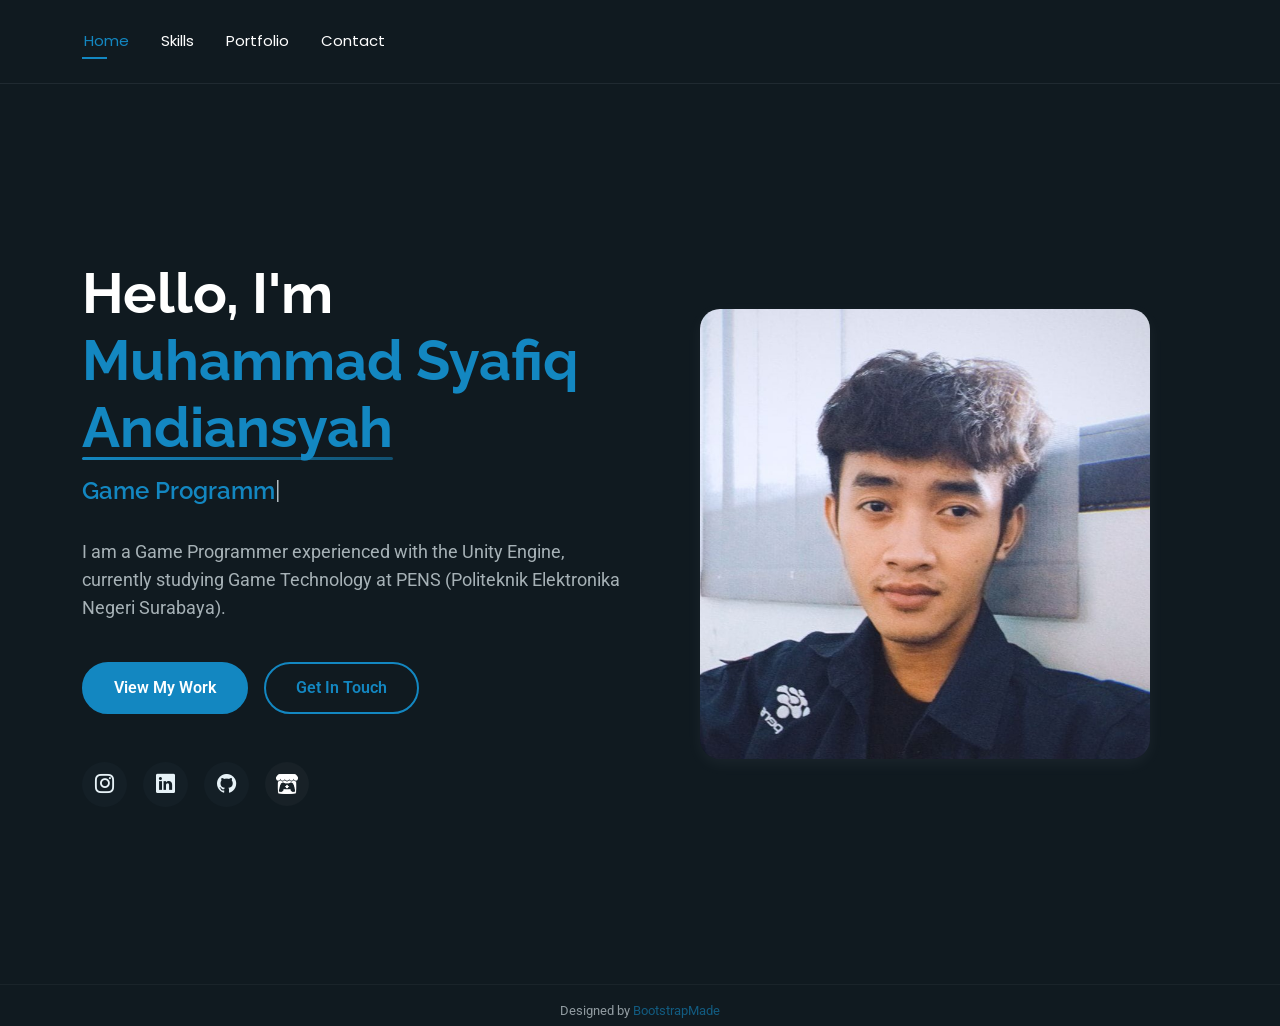
==== index.html @ d1530136 "update skills" ====
<!DOCTYPE html>
<html lang="en">
  <head>
    <meta charset="utf-8" />
    <meta content="width=device-width, initial-scale=1.0" name="viewport" />
    <title>Portfolio - Muhammad Syafiq Andiansyah</title>
    <meta name="description" content="" />
    <meta name="keywords" content="" />

    <!-- Favicons -->
    <link href="assets/img/favicon.png" rel="icon" />
    <link href="assets/img/apple-touch-icon.png" rel="apple-touch-icon" />

    <!-- Fonts -->
    <link href="https://fonts.googleapis.com" rel="preconnect" />
    <link href="https://fonts.gstatic.com" rel="preconnect" crossorigin />
    <link
      href="https://fonts.googleapis.com/css2?family=Roboto:ital,wght@0,100;0,300;0,400;0,500;0,700;0,900;1,100;1,300;1,400;1,500;1,700;1,900&family=Poppins:ital,wght@0,100;0,200;0,300;0,400;0,500;0,600;0,700;0,800;0,900;1,100;1,200;1,300;1,400;1,500;1,600;1,700;1,800;1,900&family=Raleway:ital,wght@0,100;0,200;0,300;0,400;0,500;0,600;0,700;0,800;0,900;1,100;1,200;1,300;1,400;1,500;1,600;1,700;1,800;1,900&display=swap"
      rel="stylesheet"
    />

    <!-- Vendor CSS Files -->
    <link href="assets/vendor/bootstrap/css/bootstrap.min.css" rel="stylesheet" />
    <link href="assets/vendor/bootstrap-icons/bootstrap-icons.css" rel="stylesheet" />
    <link href="assets/vendor/aos/aos.css" rel="stylesheet" />
    <link href="assets/vendor/swiper/swiper-bundle.min.css" rel="stylesheet" />
    <link href="assets/vendor/glightbox/css/glightbox.min.css" rel="stylesheet" />

    <!-- Main CSS File -->
    <link href="assets/css/main.css" rel="stylesheet" />

    <!-- =======================================================
  * Template Name: FolioOne
  * Template URL: https://bootstrapmade.com/folioone-bootstrap-portfolio-website-template/
  * Updated: Aug 23 2025 with Bootstrap v5.3.7
  * Author: BootstrapMade.com
  * License: https://bootstrapmade.com/license/
  ======================================================== -->
  </head>

  <body class="index-page">
    <header id="header" class="header d-flex align-items-center light-background sticky-top">
      <div class="container position-relative d-flex align-items-center justify-content-between">
        <!-- <a href="index.html" class="logo d-flex align-items-center me-auto me-xl-0">
      <img src="assets/img/logo.webp" alt="">
      <h1 class="sitename">FolioOne</h1> 
    </a> -->

        <nav id="navmenu" class="navmenu">
          <ul>
            <li><a href="index.html" class="active">Home</a></li>
            <li><a href="skills.html">Skills</a></li>
            <li><a href="portfolio.html">Portfolio</a></li>
            <li><a href="contact.html">Contact</a></li>
          </ul>

          <i class="mobile-nav-toggle d-xl-none bi bi-list"></i>
        </nav>
      </div>
    </header>

    <main class="main">
      <!-- Hero Section -->
      <section id="hero" class="hero section">
        <div class="container" data-aos="fade-up" data-aos-delay="100">
          <div class="row gy-4 align-items-center">
            <div class="col-lg-6 order-2 order-lg-1">
              <div class="hero-content">
                <h1 data-aos="fade-up" data-aos-delay="200">
                  Hello, I'm
                  <span class="highlight">Muhammad Syafiq Andiansyah</span>
                </h1>
                <h2 data-aos="fade-up" data-aos-delay="300">
                  <span class="typed" data-typed-items="Game Programmer"></span>
                </h2>
                <p data-aos="fade-up" data-aos-delay="400">
                  I am a Game Programmer experienced with the Unity Engine, currently studying Game
                  Technology at PENS (Politeknik Elektronika Negeri Surabaya).
                </p>
                <div class="hero-actions" data-aos="fade-up" data-aos-delay="500">
                  <a href="portfolio.html" class="btn btn-primary">View My Work</a>
                  <a href="contact.html" class="btn btn-outline">Get In Touch</a>
                </div>
                <div class="social-links" data-aos="fade-up" data-aos-delay="600">
                  <a href="https://www.instagram.com/syafiqqand?igsh=MWN4ZGdsaHE5NWswaQ==">
                    <i class="bi bi-instagram"></i>
                  </a>
                  <a href="https://www.linkedin.com/in/muhammad-syafiq-andiansyah/">
                    <i class="bi bi-linkedin"></i>
                  </a>
                  <a href="https://github.com/syafiqqand"><i class="bi bi-github"></i></a>
                  <a
                    href="https://muhammad-syafiq.itch.io"
                    class="itchio"
                    target="_blank"
                    rel="noopener"
                  >
                    <img src="assets/img/icon/itchio.png" alt="Itch.io" class="icon-itchio" />
                  </a>
                </div>
              </div>
            </div>
            <div class="col-lg-6 order-1 order-lg-2">
              <div class="hero-image" data-aos="zoom-in" data-aos-delay="300">
                <div class="image-wrapper">
                  <img
                    src="assets/img/profile/FotoProfilPorto-Syafiq.jpg"
                    alt="Muhammad Syafiq Andiansyah"
                    class="img-fluid"
                  />
                </div>
              </div>
            </div>
          </div>
        </div>
      </section>
      <!-- /Hero Section -->
    </main>

    <footer id="footer" class="footer">
      <div class="container text-center">
        <div class="credits">
          Designed by
          <a href="https://bootstrapmade.com/">BootstrapMade</a>
        </div>
      </div>
    </footer>

    <!-- Scroll Top -->
    <a href="#" id="scroll-top" class="scroll-top d-flex align-items-center justify-content-center">
      <i class="bi bi-arrow-up-short"></i>
    </a>

    <!-- Preloader -->
    <div id="preloader"></div>

    <!-- Vendor JS Files -->
    <script src="assets/vendor/bootstrap/js/bootstrap.bundle.min.js"></script>
    <script src="assets/vendor/php-email-form/validate.js"></script>
    <script src="assets/vendor/aos/aos.js"></script>
    <script src="assets/vendor/typed.js/typed.umd.js"></script>
    <script src="assets/vendor/waypoints/noframework.waypoints.js"></script>
    <script src="assets/vendor/purecounter/purecounter_vanilla.js"></script>
    <script src="assets/vendor/swiper/swiper-bundle.min.js"></script>
    <script src="assets/vendor/imagesloaded/imagesloaded.pkgd.min.js"></script>
    <script src="assets/vendor/isotope-layout/isotope.pkgd.min.js"></script>
    <script src="assets/vendor/glightbox/js/glightbox.min.js"></script>

    <!-- Main JS File -->
    <script src="assets/js/main.js"></script>
  </body>
</html>
---- assets/css/main.css ----
/**
* Template Name: FolioOne
* Template URL: https://bootstrapmade.com/folioone-bootstrap-portfolio-website-template/
* Updated: Aug 23 2025 with Bootstrap v5.3.7
* Author: BootstrapMade.com
* License: https://bootstrapmade.com/license/
*/

/*--------------------------------------------------------------
# Font & Color Variables
# Help: https://bootstrapmade.com/color-system/
--------------------------------------------------------------*/
/* Fonts */
:root {
  --default-font: "Roboto", system-ui, -apple-system, "Segoe UI", Roboto,
    "Helvetica Neue", Arial, "Noto Sans", "Liberation Sans", sans-serif,
    "Apple Color Emoji", "Segoe UI Emoji", "Segoe UI Symbol", "Noto Color Emoji";
  --heading-font: "Raleway", sans-serif;
  --nav-font: "Poppins", sans-serif;
}

/* Global Colors - The following color variables are used throughout the website. Updating them here will change the color scheme of the entire website */
:root {
  --background-color: #101a20; /* Background color for the entire website, including individual sections */
  --default-color: #e7f2f7; /* Default color used for the majority of the text content across the entire website */
  --heading-color: #ffffff; /* Color for headings, subheadings and title throughout the website */
  --accent-color: #1387c1; /* Accent color that represents your brand on the website. It's used for buttons, links, and other elements that need to stand out */
  --surface-color: #141f26; /* The surface color is used as a background of boxed elements within sections, such as cards, icon boxes, or other elements that require a visual separation from the global background. */
  --contrast-color: #ffffff; /* Contrast color for text, ensuring readability against backgrounds of accent, heading, or default colors. */
}

/* Nav Menu Colors - The following color variables are used specifically for the navigation menu. They are separate from the global colors to allow for more customization options */
:root {
  --nav-color: #ffffff; /* The default color of the main navmenu links */
  --nav-hover-color: #1387c1; /* Applied to main navmenu links when they are hovered over or active */
  --nav-mobile-background-color: #213642; /* Used as the background color for mobile navigation menu */
  --nav-dropdown-background-color: #051117; /* Used as the background color for dropdown items that appear when hovering over primary navigation items */
  --nav-dropdown-color: #e7f2f7; /* Used for navigation links of the dropdown items in the navigation menu. */
  --nav-dropdown-hover-color: #1387c1; /* Similar to --nav-hover-color, this color is applied to dropdown navigation links when they are hovered over. */
}

/* Color Presets - These classes override global colors when applied to any section or element, providing reuse of the sam color scheme. */

.light-background {
  --background-color: #142027;
  --surface-color: #325264;
}

.dark-background {
  --background-color: #0b1419;
  --default-color: #ffffff;
  --heading-color: #ffffff;
  --surface-color: #252525;
  --contrast-color: #ffffff;
}

/* Smooth scroll */
:root {
  scroll-behavior: smooth;
}

/*--------------------------------------------------------------
# General Styling & Shared Classes
--------------------------------------------------------------*/
body {
  color: var(--default-color);
  background-color: var(--background-color);
  font-family: var(--default-font);
}

a {
  color: var(--accent-color);
  text-decoration: none;
  transition: 0.3s;
}

a:hover {
  color: color-mix(in srgb, var(--accent-color), transparent 25%);
  text-decoration: none;
}

h1,
h2,
h3,
h4,
h5,
h6 {
  color: var(--heading-color);
  font-family: var(--heading-font);
}

/* PHP Email Form Messages
------------------------------*/
.php-email-form .error-message {
  display: none;
  background: #df1529;
  color: #ffffff;
  text-align: left;
  padding: 15px;
  margin-bottom: 24px;
  font-weight: 600;
}

.php-email-form .sent-message {
  display: none;
  color: #ffffff;
  background: #059652;
  text-align: center;
  padding: 15px;
  margin-bottom: 24px;
  font-weight: 600;
}

.php-email-form .loading {
  display: none;
  background: var(--surface-color);
  text-align: center;
  padding: 15px;
  margin-bottom: 24px;
}

.php-email-form .loading:before {
  content: "";
  display: inline-block;
  border-radius: 50%;
  width: 24px;
  height: 24px;
  margin: 0 10px -6px 0;
  border: 3px solid var(--accent-color);
  border-top-color: var(--surface-color);
  animation: php-email-form-loading 1s linear infinite;
}

@keyframes php-email-form-loading {
  0% {
    transform: rotate(0deg);
  }

  100% {
    transform: rotate(360deg);
  }
}

/*--------------------------------------------------------------
# Global Header
--------------------------------------------------------------*/
.header {
  --background-color: rgba(255, 255, 255, 0);
  color: var(--default-color);
  background-color: var(--background-color);
  padding: 15px 0;
  transition: all 0.5s;
  z-index: 997;
  border-bottom: 1px solid
    color-mix(in srgb, var(--default-color), transparent 92%);
}

.header .logo {
  line-height: 1;
}

.header .logo img {
  max-height: 36px;
  margin-right: 8px;
}

.header .logo h1 {
  font-size: 32px;
  margin: 0;
  font-weight: 400;
  color: var(--heading-color);
}

.header .header-social-links {
  padding-right: 15px;
}

.header .header-social-links a {
  color: color-mix(in srgb, var(--default-color), transparent 40%);
  padding-left: 6px;
  display: inline-block;
  transition: 0.3s;
  font-size: 16px;
}

.header .header-social-links a:hover {
  color: var(--default-color);
}

.header .header-social-links a i {
  line-height: 0px;
}

@media (max-width: 1200px) {
  .header .logo {
    order: 1;
  }

  .header .header-social-links {
    order: 2;
  }

  .header .navmenu {
    order: 3;
  }
}

/* Global Header on Scroll
------------------------------*/
.scrolled .header {
  --background-color: rgba(16, 26, 32, 0.9);
}

/*--------------------------------------------------------------
# Navigation Menu
--------------------------------------------------------------*/
/* Desktop Navigation */
@media (min-width: 1200px) {
  .navmenu {
    padding: 0;
  }

  .navmenu ul {
    margin: 0;
    padding: 0;
    display: flex;
    list-style: none;
    align-items: center;
  }

  .navmenu li {
    position: relative;
  }

  .navmenu > ul > li {
    white-space: nowrap;
    padding: 15px 28px 15px 0;
  }

  .navmenu > ul > li:last-child {
    padding-right: 0;
  }

  .navmenu a,
  .navmenu a:focus {
    color: var(--nav-color);
    font-size: 15px;
    padding: 0 2px;
    font-family: var(--nav-font);
    font-weight: 400;
    display: flex;
    align-items: center;
    justify-content: space-between;
    white-space: nowrap;
    transition: 0.3s;
    position: relative;
  }

  .navmenu a i,
  .navmenu a:focus i {
    font-size: 12px;
    line-height: 0;
    margin-left: 5px;
    transition: 0.3s;
  }

  .navmenu > ul > li > a:before {
    content: "";
    position: absolute;
    height: 2px;
    bottom: -6px;
    left: 0;
    background-color: var(--nav-hover-color);
    visibility: hidden;
    width: 0px;
    transition: all 0.3s ease-in-out 0s;
  }

  .navmenu a:hover:before,
  .navmenu li:hover > a:before,
  .navmenu .active:before {
    visibility: visible;
    width: 25px;
  }

  .navmenu li:hover > a,
  .navmenu .active,
  .navmenu .active:focus {
    color: var(--nav-hover-color);
  }

  .navmenu .dropdown ul {
    margin: 0;
    padding: 10px 0;
    background: var(--nav-dropdown-background-color);
    display: block;
    position: absolute;
    visibility: hidden;
    left: -5px;
    top: 130%;
    opacity: 0;
    transition: 0.3s;
    border-radius: 4px;
    z-index: 99;
    box-shadow: 0px 0px 30px rgba(0, 0, 0, 0.1);
  }

  .navmenu .dropdown ul li {
    min-width: 200px;
  }

  .navmenu .dropdown ul a {
    padding: 10px 20px;
    font-size: 15px;
    text-transform: none;
    color: var(--nav-dropdown-color);
  }

  .navmenu .dropdown ul a i {
    font-size: 12px;
  }

  .navmenu .dropdown ul a:hover,
  .navmenu .dropdown ul .active:hover,
  .navmenu .dropdown ul li:hover > a {
    color: var(--nav-dropdown-hover-color);
  }

  .navmenu .dropdown:hover > ul {
    opacity: 1;
    top: 100%;
    visibility: visible;
  }

  .navmenu .dropdown .dropdown ul {
    top: 0;
    left: -90%;
    visibility: hidden;
  }

  .navmenu .dropdown .dropdown:hover > ul {
    opacity: 1;
    top: 0;
    left: -100%;
    visibility: visible;
  }
}

/* Mobile Navigation */
@media (max-width: 1199px) {
  .mobile-nav-toggle {
    color: var(--nav-color);
    font-size: 28px;
    line-height: 0;
    margin-right: 10px;
    cursor: pointer;
    transition: color 0.3s;
  }

  .navmenu {
    padding: 0;
    z-index: 9997;
  }

  .navmenu ul {
    display: none;
    list-style: none;
    position: absolute;
    inset: 60px 20px 20px 20px;
    padding: 10px 0;
    margin: 0;
    border-radius: 6px;
    background-color: var(--nav-mobile-background-color);
    border: 1px solid color-mix(in srgb, var(--default-color), transparent 90%);
    box-shadow: none;
    overflow-y: auto;
    transition: 0.3s;
    z-index: 9998;
  }

  .navmenu a,
  .navmenu a:focus {
    color: var(--nav-dropdown-color);
    padding: 10px 20px;
    font-family: var(--nav-font);
    font-size: 17px;
    font-weight: 500;
    display: flex;
    align-items: center;
    justify-content: space-between;
    white-space: nowrap;
    transition: 0.3s;
  }

  .navmenu a i,
  .navmenu a:focus i {
    font-size: 12px;
    line-height: 0;
    margin-left: 5px;
    width: 30px;
    height: 30px;
    display: flex;
    align-items: center;
    justify-content: center;
    border-radius: 50%;
    transition: 0.3s;
    background-color: color-mix(in srgb, var(--accent-color), transparent 90%);
  }

  .navmenu a i:hover,
  .navmenu a:focus i:hover {
    background-color: var(--accent-color);
    color: var(--contrast-color);
  }

  .navmenu a:hover,
  .navmenu .active,
  .navmenu .active:focus {
    color: var(--nav-dropdown-hover-color);
  }

  .navmenu .active i,
  .navmenu .active:focus i {
    background-color: var(--accent-color);
    color: var(--contrast-color);
    transform: rotate(180deg);
  }

  .navmenu .dropdown ul {
    position: static;
    display: none;
    z-index: 99;
    padding: 10px 0;
    margin: 10px 20px;
    background-color: var(--nav-dropdown-background-color);
    transition: all 0.5s ease-in-out;
  }

  .navmenu .dropdown ul ul {
    background-color: rgba(33, 37, 41, 0.1);
  }

  .navmenu .dropdown > .dropdown-active {
    display: block;
    background-color: rgba(33, 37, 41, 0.03);
  }

  .mobile-nav-active {
    overflow: hidden;
  }

  .mobile-nav-active .mobile-nav-toggle {
    color: #fff;
    position: absolute;
    font-size: 32px;
    top: 15px;
    right: 15px;
    margin-right: 0;
    z-index: 9999;
  }

  .mobile-nav-active .navmenu {
    position: fixed;
    overflow: hidden;
    inset: 0;
    background: rgba(33, 37, 41, 0.8);
    transition: 0.3s;
  }

  .mobile-nav-active .navmenu > ul {
    display: block;
  }
}

/*--------------------------------------------------------------
# Global Footer
--------------------------------------------------------------*/
.footer {
  color: var(--default-color);
  background-color: var(--background-color);
  font-size: 14px;
  padding: 40px 0;
  position: relative;
  border-top: 1px solid
    color-mix(in srgb, var(--default-color), transparent 92%);
}

.footer .copyright p {
  margin-bottom: 0;
}

.footer .social-links {
  margin-top: 20px;
}

.footer .social-links a {
  display: flex;
  align-items: center;
  justify-content: center;
  width: 40px;
  height: 40px;
  border-radius: 50%;
  border: 1px solid color-mix(in srgb, var(--default-color), transparent 50%);
  font-size: 16px;
  color: color-mix(in srgb, var(--default-color), transparent 50%);
  margin: 0 5px;
  transition: 0.3s;
}

.footer .social-links a:hover {
  color: var(--accent-color);
  border-color: var(--accent-color);
}

.footer .credits {
  margin-top: 10px;
  font-size: 13px;
  text-align: center;
}

/*--------------------------------------------------------------
# Preloader
--------------------------------------------------------------*/
#preloader {
  position: fixed;
  inset: 0;
  z-index: 9999;
  overflow: hidden;
  background-color: var(--background-color);
  transition: all 0.6s ease-out;
  width: 100%;
  height: 100vh;
}

#preloader:before,
#preloader:after {
  content: "";
  position: absolute;
  border: 4px solid var(--accent-color);
  border-radius: 50%;
  animation: animate-preloader 2s cubic-bezier(0, 0.2, 0.8, 1) infinite;
}

#preloader:after {
  animation-delay: -0.5s;
}

@keyframes animate-preloader {
  0% {
    width: 10px;
    height: 10px;
    top: calc(50% - 5px);
    left: calc(50% - 5px);
    opacity: 1;
  }

  100% {
    width: 72px;
    height: 72px;
    top: calc(50% - 36px);
    left: calc(50% - 36px);
    opacity: 0;
  }
}

/*--------------------------------------------------------------
# Scroll Top Button
--------------------------------------------------------------*/
.scroll-top {
  position: fixed;
  visibility: hidden;
  opacity: 0;
  right: 15px;
  bottom: -15px;
  z-index: 99999;
  background-color: var(--accent-color);
  width: 44px;
  height: 44px;
  border-radius: 50px;
  transition: all 0.4s;
}

.scroll-top i {
  font-size: 24px;
  color: var(--contrast-color);
  line-height: 0;
}

.scroll-top:hover {
  background-color: color-mix(in srgb, var(--accent-color), transparent 20%);
  color: var(--contrast-color);
}

.scroll-top.active {
  visibility: visible;
  opacity: 1;
  bottom: 15px;
}

/*--------------------------------------------------------------
# Disable aos animation delay on mobile devices
--------------------------------------------------------------*/
@media screen and (max-width: 768px) {
  [data-aos-delay] {
    transition-delay: 0 !important;
  }
}

/*--------------------------------------------------------------
# Global Page Titles & Breadcrumbs
--------------------------------------------------------------*/
.page-title {
  color: var(--default-color);
  background-color: var(--background-color);
  position: relative;
}

.page-title .heading {
  padding: 80px 0;
  border-top: 1px solid
    color-mix(in srgb, var(--default-color), transparent 90%);
}

.page-title .heading h1 {
  font-size: 38px;
  font-weight: 700;
}

.page-title nav {
  background-color: color-mix(in srgb, var(--default-color), transparent 96%);
  padding: 20px 0;
}

.page-title nav ol {
  display: flex;
  flex-wrap: wrap;
  list-style: none;
  padding: 0;
  margin: 0;
  font-size: 16px;
  font-weight: 400;
}

.page-title nav ol li + li {
  padding-left: 10px;
}

.page-title nav ol li + li::before {
  content: "/";
  display: inline-block;
  padding-right: 10px;
  color: color-mix(in srgb, var(--default-color), transparent 70%);
}

/*--------------------------------------------------------------
# Global Sections
--------------------------------------------------------------*/
section,
.section {
  color: var(--default-color);
  background-color: var(--background-color);
  padding: 60px 0;
  scroll-margin-top: 100px;
  overflow: clip;
}

@media (max-width: 1199px) {
  section,
  .section {
    scroll-margin-top: 66px;
  }
}

/*--------------------------------------------------------------
# Global Section Titles
--------------------------------------------------------------*/
.section-title {
  text-align: center;
  padding-bottom: 60px;
  position: relative;
}

.section-title h2 {
  font-size: 3.5rem;
  font-weight: 400;
  line-height: 1.2;
  color: var(--heading-color);
  margin-bottom: 1.5rem;
  letter-spacing: -1px;
}

@media (max-width: 768px) {
  .section-title h2 {
    font-size: 2.5rem;
  }
}

.section-title p {
  font-size: 1.125rem;
  line-height: 1.8;
  color: color-mix(in srgb, var(--default-color), transparent 25%);
  max-width: 900px;
  margin: 0 auto;
  text-wrap: balance;
}

/*--------------------------------------------------------------
# Hero Section
--------------------------------------------------------------*/
.hero {
  padding: 80px 0;
  min-height: 100vh;
  display: flex;
  align-items: center;
}

.hero .hero-content h1 {
  font-size: 3.5rem;
  font-weight: 700;
  margin-bottom: 1rem;
  line-height: 1.2;
}

.hero .hero-content h1 .highlight {
  color: var(--accent-color);
  position: relative;
}

.hero .hero-content h1 .highlight::after {
  content: "";
  position: absolute;
  bottom: 0;
  left: 0;
  width: 100%;
  height: 3px;
  background: linear-gradient(
    90deg,
    var(--accent-color),
    color-mix(in srgb, var(--accent-color), transparent 50%)
  );
  border-radius: 2px;
}

@media (max-width: 768px) {
  .hero .hero-content h1 {
    font-size: 2.5rem;
  }
}

.hero .hero-content h2 {
  font-size: 1.5rem;
  font-weight: 400;
  margin-bottom: 2rem;
  color: color-mix(in srgb, var(--default-color), transparent 20%);
}

.hero .hero-content h2 .typed {
  color: var(--accent-color);
  font-weight: 600;
}

@media (max-width: 768px) {
  .hero .hero-content h2 {
    font-size: 1.25rem;
  }
}

.hero .hero-content p {
  font-size: 1.1rem;
  line-height: 1.6;
  margin-bottom: 2.5rem;
  color: color-mix(in srgb, var(--default-color), transparent 30%);
}

.hero .hero-actions {
  display: flex;
  gap: 1rem;
  margin-bottom: 3rem;
}

.hero .hero-actions .btn {
  padding: 12px 30px;
  border-radius: 50px;
  font-weight: 600;
  text-decoration: none;
  transition: all 0.3s ease;
  border: 2px solid;
}

.hero .hero-actions .btn.btn-primary {
  background: var(--accent-color);
  color: var(--contrast-color);
  border-color: var(--accent-color);
}

.hero .hero-actions .btn.btn-primary:hover {
  background: color-mix(in srgb, var(--accent-color), black 15%);
  border-color: color-mix(in srgb, var(--accent-color), black 15%);
  transform: translateY(-2px);
}

.hero .hero-actions .btn.btn-outline {
  background: transparent;
  color: var(--accent-color);
  border-color: var(--accent-color);
}

.hero .hero-actions .btn.btn-outline:hover {
  transform: translateY(-2px);
}

@media (max-width: 576px) {
  .hero .hero-actions {
    flex-direction: column;
  }

  .hero .hero-actions .btn {
    text-align: center;
  }
}

.hero .social-links {
  display: flex;
  gap: 1rem;
}

.hero .social-links a {
  width: 45px;
  height: 45px;
  background: var(--surface-color);
  border-radius: 50%;
  display: flex;
  align-items: center;
  justify-content: center;
  color: var(--default-color);
  font-size: 1.2rem;
  transition: all 0.3s ease;
}

.hero .social-links a:hover {
  background: var(--accent-color);
  color: var(--contrast-color);
  transform: translateY(-3px);
  box-shadow: 0 8px 25px
    color-mix(in srgb, var(--accent-color), transparent 70%);
}

.hero .hero-image {
  position: relative;
}

.hero .hero-image .image-wrapper {
  position: relative;
  max-width: 450px;
  margin: 0 auto;
}

.hero .hero-image .image-wrapper img {
  border-radius: 20px;
  box-shadow: 0 5px 15px
    color-mix(in srgb, var(--default-color), transparent 95%);
  transition: transform 0.3s ease;
}

.hero .hero-image .image-wrapper img:hover {
  transform: scale(1.02);
}

.hero .hero-image .floating-elements {
  position: absolute;
  top: 0;
  left: 0;
  right: 0;
  bottom: 0;
  pointer-events: none;
}

.hero .hero-image .floating-elements .floating-card {
  position: absolute;
  background: var(--surface-color);
  padding: 15px 20px;
  border-radius: 15px;
  box-shadow: 0 10px 30px
    color-mix(in srgb, var(--default-color), transparent 90%);
  display: flex;
  align-items: center;
  gap: 10px;
  font-weight: 600;
  animation: float 3s ease-in-out infinite;
}

.hero .hero-image .floating-elements .floating-card i {
  font-size: 1.5rem;
  color: var(--accent-color);
}

.hero .hero-image .floating-elements .floating-card.design {
  top: 10%;
  right: -10%;
  animation-delay: 0s;
}

.hero .hero-image .floating-elements .floating-card.code {
  bottom: 30%;
  left: -15%;
  animation-delay: 1s;
}

.hero .hero-image .floating-elements .floating-card.creativity {
  top: 60%;
  right: -5%;
  animation-delay: 2s;
}

@media (max-width: 992px) {
  .hero .hero-image .floating-elements .floating-card {
    display: none;
  }
}

@keyframes float {
  0%,
  100% {
    transform: translateY(0px);
  }

  50% {
    transform: translateY(-10px);
  }
}

@media (max-width: 992px) {
  .hero .hero-content {
    text-align: center;
    margin-bottom: 3rem;
  }
}

/*--------------------------------------------------------------
# About Section
--------------------------------------------------------------*/
.about .intro-content .eyebrow {
  display: inline-block;
  letter-spacing: 0.12em;
  text-transform: uppercase;
  font-size: 12px;
  color: color-mix(in srgb, var(--default-color), transparent 40%);
  margin-bottom: 16px;
}

.about .intro-content .headline {
  font-family: var(--heading-font);
  font-weight: 300;
  line-height: 1.2;
  font-size: clamp(28px, 4vw, 44px);
  margin: 0 0 24px 0;
}

.about .intro-content .lead {
  font-size: 18px;
  line-height: 1.8;
  color: color-mix(in srgb, var(--default-color), transparent 10%);
  margin-bottom: 24px;
}

.about .intro-content p {
  line-height: 1.8;
  margin-bottom: 24px;
  color: color-mix(in srgb, var(--default-color), transparent 5%);
}

.about .intro-content .cta-group {
  display: flex;
  gap: 24px;
  align-items: center;
  margin-top: 24px;
}

.about .intro-content .cta-group .btn-ghost {
  display: inline-flex;
  align-items: center;
  gap: 8px;
  padding: 12px 18px;
  border-radius: 6px;
  color: var(--accent-color);
  background: color-mix(in srgb, var(--accent-color), transparent 92%);
  border: 1px solid color-mix(in srgb, var(--accent-color), transparent 70%);
  transition: 0.3s ease-in-out;
}

.about .intro-content .cta-group .btn-ghost:hover,
.about .intro-content .cta-group .btn-ghost:focus {
  color: var(--contrast-color);
  background: var(--accent-color);
  border-color: var(--accent-color);
  outline: none;
  box-shadow: 0 0 0 3px color-mix(in srgb, var(--accent-color), transparent 70%);
}

.about .intro-content .cta-group .link-underline {
  display: inline-flex;
  align-items: center;
  gap: 8px;
  position: relative;
  color: var(--accent-color);
  padding-bottom: 4px;
  transition: 0.3s ease-in-out;
}

.about .intro-content .cta-group .link-underline::after {
  content: "";
  position: absolute;
  left: 0;
  right: 0;
  bottom: 0;
  height: 1px;
  background: color-mix(in srgb, var(--accent-color), transparent 40%);
  transform: scaleX(0.4);
  transform-origin: left;
  transition: 0.3s ease-in-out;
}

.about .intro-content .cta-group .link-underline:hover,
.about .intro-content .cta-group .link-underline:focus {
  color: color-mix(in srgb, var(--accent-color), transparent 10%);
  outline: none;
}

.about .intro-content .cta-group .link-underline:hover::after,
.about .intro-content .cta-group .link-underline:focus::after {
  transform: scaleX(1);
}

.about .profile-figure {
  margin: 0;
}

.about .profile-figure .profile-photo {
  width: 88%;
  max-width: 440px;
  border-radius: 18px;
  box-shadow: 0 10px 30px
    color-mix(in srgb, var(--default-color), transparent 92%);
  transform: translateY(0);
  transition: transform 0.3s ease-in-out;
}

.about .profile-figure .profile-caption {
  margin-top: 24px;
  display: flex;
  align-items: center;
  justify-content: center;
}

.about .profile-figure .profile-caption .meta {
  font-size: 14px;
  color: color-mix(in srgb, var(--default-color), transparent 20%);
}

.about .profile-figure .profile-caption .meta .funfact {
  font-size: 13px;
  margin-top: 4px;
  color: color-mix(in srgb, var(--default-color), transparent 35%);
}

.about .profile-figure:hover .profile-photo {
  transform: translateY(-4px);
}

.about .skill-item {
  padding: 24px;
  border-radius: 6px;
  transition: 0.3s ease-in-out;
  background: color-mix(in srgb, var(--surface-color), var(--accent-color) 2%);
  border: 1px solid color-mix(in srgb, var(--default-color), transparent 88%);
  height: 100%;
}

.about .skill-item i {
  font-size: 24px;
  color: var(--accent-color);
  margin-bottom: 16px;
  display: inline-block;
}

.about .skill-item h3 {
  font-size: 16px;
  margin-bottom: 6px;
  font-weight: 500;
}

.about .skill-item p {
  margin: 0;
  font-size: 14px;
  color: color-mix(in srgb, var(--default-color), transparent 25%);
}

.about .skill-item:hover {
  transform: translateY(-3px);
  border-color: color-mix(in srgb, var(--accent-color), transparent 60%);
  box-shadow: 0 10px 30px
    color-mix(in srgb, var(--default-color), transparent 92%);
}

.about .timeline-item {
  position: relative;
  padding-left: 26px;
}

.about .timeline-item time {
  display: inline-block;
  font-size: 12px;
  letter-spacing: 0.08em;
  text-transform: uppercase;
  color: color-mix(in srgb, var(--default-color), transparent 45%);
  margin-bottom: 6px;
}

.about .timeline-item h4 {
  font-size: 18px;
  font-weight: 400;
  margin: 0 0 6px;
}

.about .timeline-item p {
  font-size: 14px;
  color: color-mix(in srgb, var(--default-color), transparent 25%);
  margin: 0;
}

.about .timeline-item .dot {
  position: absolute;
  left: 0;
  top: 4px;
  width: 10px;
  height: 10px;
  border-radius: 50%;
  background: var(--accent-color);
  box-shadow: 0 0 0 6px color-mix(in srgb, var(--accent-color), transparent 80%);
}

.about .personal-quote {
  padding: 24px 0;
}

.about .personal-quote p {
  font-family: var(--heading-font);
  font-weight: 300;
  font-size: clamp(20px, 3vw, 28px);
  line-height: 1.5;
  color: color-mix(in srgb, var(--default-color), transparent 5%);
  margin: 0 auto;
  max-width: 800px;
}

.about .fact-pill {
  display: flex;
  align-items: center;
  justify-content: center;
  gap: 10px;
  padding: 10px 14px;
  border-radius: 999px;
  border: 1px solid color-mix(in srgb, var(--default-color), transparent 85%);
  background: var(--surface-color);
  color: color-mix(in srgb, var(--default-color), transparent 10%);
  transition: 0.3s ease-in-out;
}

.about .fact-pill i {
  color: var(--accent-color);
}

.about .fact-pill span {
  font-size: 14px;
}

.about .fact-pill:hover {
  transform: translateY(-2px);
  border-color: color-mix(in srgb, var(--accent-color), transparent 60%);
  box-shadow: 0 10px 30px
    color-mix(in srgb, var(--default-color), transparent 92%);
}

.about .fact-pill:focus-within {
  box-shadow: 0 0 0 3px color-mix(in srgb, var(--accent-color), transparent 70%);
}

@media (max-width: 992px) {
  .about .profile-figure {
    text-align: center !important;
  }

  .about .profile-figure .profile-photo {
    width: 72%;
  }

  .about .intro-content .cta-group {
    flex-wrap: wrap;
  }
}

@media (max-width: 576px) {
  .about .profile-figure .profile-photo {
    width: 100%;
  }
}

/*--------------------------------------------------------------
# Skills Section
--------------------------------------------------------------*/
.skills .skill-box {
  background-color: var(--surface-color);
  padding: 2rem;
  border-radius: 8px;
  box-shadow: 0 0 20px rgba(0, 0, 0, 0.05);
}

.skills .skill-box h3 {
  font-size: 1.2rem;
  margin-bottom: 1rem;
  font-weight: 600;
}

.skills .skill-box p {
  font-size: 0.9rem;
  margin-bottom: 0.8rem;
  opacity: 0.6;
}

.skills .skill-box .progress {
  background-color: color-mix(in srgb, var(--accent-color), transparent 85%);
  border-radius: 50px;
  height: 8px;
  margin-top: 5px;
  overflow: hidden;
}

.skills .skill-box .progress .progress-bar {
  background-color: var(--accent-color);
  height: 100%;
  position: relative;
  border-radius: 50px;
  transition: 0.9s;
  width: 1px;
}

/*--------------------------------------------------------------
# Stats Section
--------------------------------------------------------------*/
.stats .avatars {
  position: relative;
}

.stats .avatars img {
  width: 60px;
  height: 60px;
  border: 3px solid var(--accent-color);
  margin-right: -15px;
  transition: transform 0.3s ease;
}

.stats .avatars img:hover {
  transform: translateY(-5px);
  z-index: 2;
}

.stats .counters h2 {
  color: var(--heading-color);
  font-size: 48px;
  font-weight: 700;
  margin-bottom: 10px;
}

.stats .counters h2 span {
  display: inline-block;
}

.stats .counters p {
  color: var(--default-color);
  font-size: 18px;
  margin: 0;
  opacity: 0.9;
}

@media (max-width: 991px) {
  .stats .row {
    text-align: center;
  }

  .stats .avatars {
    justify-content: center;
    margin-bottom: 40px;
  }

  .stats .counters h2 {
    font-size: 36px;
  }

  .stats .counters p {
    font-size: 16px;
  }

  .stats .counters .col-md-4 {
    margin-bottom: 30px;
  }

  .stats .counters .col-md-4:last-child {
    margin-bottom: 0;
  }
}

@media (max-width: 576px) {
  .stats {
    padding: 60px 0;
  }

  .stats .avatars {
    flex-wrap: wrap;
    justify-content: center;
  }

  .stats .avatars img {
    margin: 0 -8px;
  }
}

/*--------------------------------------------------------------
# Testimonials Section
--------------------------------------------------------------*/
.testimonials .testimonials-carousel,
.testimonials .testimonials-slider {
  overflow: hidden;
}

.testimonials .testimonial-item .testimonial-content {
  border-left: 3px solid var(--accent-color);
  padding-left: 30px;
}

.testimonials .testimonial-item .testimonial-img {
  border-radius: 50%;
  border: 4px solid var(--background-color);
  margin: 0 auto;
}

.testimonials .testimonial-item h3 {
  font-size: 20px;
  font-weight: bold;
  margin: 10px 0 5px 0;
}

.testimonials .testimonial-item h4 {
  font-size: 14px;
  color: color-mix(in srgb, var(--default-color), transparent 40%);
  margin: 0 0 10px 0;
}

.testimonials .testimonial-item .stars i {
  color: #ffc107;
  margin: 0 1px;
}

.testimonials .testimonial-item .quote-icon-left,
.testimonials .testimonial-item .quote-icon-right {
  color: color-mix(in srgb, var(--accent-color), transparent 50%);
  font-size: 26px;
  line-height: 0;
}

.testimonials .testimonial-item .quote-icon-left {
  display: inline-block;
  left: -5px;
  position: relative;
}

.testimonials .testimonial-item .quote-icon-right {
  display: inline-block;
  right: -5px;
  position: relative;
  top: 10px;
  transform: scale(-1, -1);
}

.testimonials .testimonial-item p {
  font-style: italic;
}

.testimonials .swiper-wrapper {
  height: auto;
}

.testimonials .swiper-pagination {
  margin-top: 30px;
  position: relative;
}

.testimonials .swiper-pagination .swiper-pagination-bullet {
  width: 12px;
  height: 12px;
  background-color: color-mix(in srgb, var(--default-color), transparent 85%);
  opacity: 1;
}

.testimonials .swiper-pagination .swiper-pagination-bullet-active {
  background-color: var(--accent-color);
}

/*--------------------------------------------------------------
# Resume Section
--------------------------------------------------------------*/
.resume .resume-item {
  margin-bottom: 3rem;
}

.resume .resume-item .resume-title {
  font-size: 1.75rem;
  font-weight: 700;
  margin-bottom: 1.5rem;
  padding-bottom: 1.5rem;
  position: relative;
  color: var(--heading-color);
}

.resume .resume-item .resume-title::after {
  content: "";
  position: absolute;
  display: block;
  width: 50px;
  height: 3px;
  background: var(--accent-color);
  bottom: 0;
  left: 0;
}

.resume .resume-item .resume-content {
  padding-left: 1.25rem;
  border-left: 2px solid
    color-mix(in srgb, var(--accent-color), transparent 85%);
}

.resume .resume-item article {
  position: relative;
  margin-bottom: 2.5rem;
}

.resume .resume-item article::before {
  content: "";
  position: absolute;
  width: 16px;
  height: 16px;
  border-radius: 50%;
  left: -1.8rem;
  top: 0.25rem;
  background: var(--background-color);
  border: 2px solid var(--accent-color);
}

.resume .resume-item article h4 {
  font-size: 1.25rem;
  font-weight: 600;
  margin-bottom: 0.5rem;
  color: var(--heading-color);
}

.resume .resume-item article h5 {
  font-size: 1rem;
  background: color-mix(in srgb, var(--accent-color), transparent 92%);
  padding: 0.375rem 0.75rem;
  display: inline-block;
  font-weight: 600;
  margin: 0.5rem 0;
  color: var(--accent-color);
  border-radius: 4px;
}

.resume .resume-item article .institution,
.resume .resume-item article .company {
  font-size: 1rem;
  margin-bottom: 1rem;
  color: color-mix(in srgb, var(--default-color), transparent 25%);
}

.resume .resume-item article p {
  margin-bottom: 1rem;
}

.resume .resume-item article ul {
  padding-left: 1.25rem;
  margin-bottom: 0;
}

.resume .resume-item article ul li {
  padding-bottom: 0.75rem;
  position: relative;
}

.resume .resume-item article ul li:last-child {
  padding-bottom: 0;
}

.resume .skill-item {
  margin-bottom: 2rem;
}

.resume .skill-item h4 {
  font-size: 1rem;
  font-weight: 600;
  margin-bottom: 0.75rem;
  color: var(--heading-color);
}

.resume .skill-item .progress {
  height: 0.75rem;
  background-color: color-mix(in srgb, var(--accent-color), transparent 92%);
  border-radius: 1rem;
  overflow: visible;
}

.resume .skill-item .progress .progress-bar {
  background-color: var(--accent-color);
  position: relative;
  border-radius: 1rem;
  width: 0;
  transition: width 1s ease;
}

.resume .skill-item .progress .progress-bar::after {
  content: attr(aria-valuenow) "%";
  position: absolute;
  right: 0;
  top: -1.75rem;
  font-size: 0.875rem;
  font-weight: 600;
  color: var(--accent-color);
}

@media (max-width: 991.98px) {
  .resume .resume-item {
    margin-bottom: 2rem;
  }
}

@media (max-width: 767.98px) {
  .resume .resume-content {
    padding-left: 1rem !important;
  }

  .resume article::before {
    left: -2rem !important;
  }
}

/*--------------------------------------------------------------
# Services Section
--------------------------------------------------------------*/
.services .service-item {
  display: flex;
  background-color: var(--surface-color);
  border-radius: 12px;
  padding: 2rem;
  height: 100%;
  position: relative;
  overflow: hidden;
  box-shadow: 0 5px 20px rgba(0, 0, 0, 0.03);
  transition: all 0.4s ease;
}

.services .service-item::before {
  content: "";
  position: absolute;
  left: 0;
  top: 0;
  height: 100%;
  width: 4px;
  background-color: var(--accent-color);
  transform: scaleY(0);
  transform-origin: bottom;
  transition: transform 0.4s cubic-bezier(0.65, 0, 0.35, 1);
}

.services .service-item:hover {
  box-shadow: 0 10px 30px rgba(0, 0, 0, 0.08);
  transform: translateY(-5px);
}

.services .service-item:hover::before {
  transform: scaleY(1);
}

.services .service-item:hover .service-icon {
  background-color: var(--accent-color);
  color: var(--contrast-color);
  transform: rotateY(180deg);
}

.services .service-item:hover .service-icon i {
  transform: rotateY(180deg);
}

.services .service-item:hover .service-link i {
  transform: translateX(5px);
}

.services .service-icon {
  flex-shrink: 0;
  width: 70px;
  height: 70px;
  border-radius: 12px;
  background-color: color-mix(in srgb, var(--accent-color), transparent 90%);
  color: var(--accent-color);
  display: flex;
  align-items: center;
  justify-content: center;
  margin-right: 1.5rem;
  transition: all 0.5s ease;
}

.services .service-icon i {
  font-size: 2rem;
  transition: transform 0.5s ease;
}

.services .service-content {
  flex-grow: 1;
}

.services .service-content h3 {
  font-size: 1.4rem;
  margin-bottom: 1rem;
  font-weight: 700;
  color: var(--heading-color);
}

.services .service-content p {
  margin-bottom: 1.25rem;
  color: color-mix(in srgb, var(--default-color), transparent 20%);
}

.services .service-link {
  display: inline-flex;
  align-items: center;
  color: var(--accent-color);
  font-weight: 600;
  text-decoration: none;
  transition: color 0.3s ease;
}

.services .service-link span {
  margin-right: 0.5rem;
}

.services .service-link i {
  transition: transform 0.3s ease;
}

.services .service-link:hover {
  color: color-mix(in srgb, var(--accent-color), transparent 25%);
}

@media (max-width: 767.98px) {
  .services .service-item {
    padding: 1.5rem;
    margin-bottom: 1rem;
  }

  .services .service-icon {
    width: 60px;
    height: 60px;
    margin-right: 1rem;
  }

  .services .service-icon i {
    font-size: 1.5rem;
  }

  .services .service-content h3 {
    font-size: 1.2rem;
    margin-bottom: 0.75rem;
  }

  .services .service-content p {
    margin-bottom: 1rem;
    font-size: 0.95rem;
  }
}

@media (max-width: 575.98px) {
  .services .service-item {
    flex-direction: column;
    text-align: center;
  }

  .services .service-item::before {
    width: 100%;
    height: 4px;
    transform: scaleX(0);
    transform-origin: left;
  }

  .services .service-item:hover::before {
    transform: scaleX(1);
  }

  .services .service-icon {
    margin-right: 0;
    margin-bottom: 1.25rem;
  }

  .services .service-link {
    justify-content: center;
  }
}

/*--------------------------------------------------------------
# Portfolio Section
--------------------------------------------------------------*/
.portfolio .portfolio-filters {
  display: flex;
  justify-content: center;
  flex-wrap: wrap;
  gap: 10px;
  margin-bottom: 30px;
  padding: 0;
  list-style: none;
}

.portfolio .portfolio-filters li {
  padding: 8px 20px;
  font-size: 0.95rem;
  font-weight: 500;
  border-radius: 30px;
  cursor: pointer;
  transition: all 0.3s ease;
  background-color: color-mix(in srgb, var(--accent-color), transparent 90%);
  color: var(--accent-color);
}

.portfolio .portfolio-filters li:hover {
  background-color: color-mix(in srgb, var(--accent-color), transparent 80%);
}

.portfolio .portfolio-filters li.filter-active {
  background-color: var(--accent-color);
  color: var(--contrast-color);
}

.portfolio .portfolio-card {
  background-color: var(--surface-color);
  border-radius: 10px;
  overflow: hidden;
  box-shadow: 0 5px 15px rgba(0, 0, 0, 0.05);
  margin-bottom: 30px;
  transition: all 0.3s ease;
}

.portfolio .portfolio-card:hover {
  transform: translateY(-10px);
  box-shadow: 0 10px 30px rgba(0, 0, 0, 0.1);
}

.portfolio .portfolio-card:hover .portfolio-img .portfolio-overlay {
  opacity: 1;
}

.portfolio .portfolio-card:hover .portfolio-img img {
  transform: scale(1.1);
}

.portfolio .portfolio-card .portfolio-img {
  position: relative;
  overflow: hidden;
}

.portfolio .portfolio-card .portfolio-img img {
  width: 100%;
  height: auto;
  transition: transform 0.5s ease;
}

.portfolio .portfolio-card .portfolio-img .portfolio-overlay {
  position: absolute;
  top: 0;
  left: 0;
  width: 100%;
  height: 100%;
  background: rgba(0, 0, 0, 0.6);
  display: flex;
  align-items: center;
  justify-content: center;
  gap: 15px;
  opacity: 0;
  transition: all 0.3s ease;
}

.portfolio .portfolio-card .portfolio-img .portfolio-overlay a {
  width: 45px;
  height: 45px;
  background-color: var(--accent-color);
  color: var(--contrast-color);
  border-radius: 50%;
  display: flex;
  align-items: center;
  justify-content: center;
  font-size: 1.2rem;
  transition: all 0.3s ease;
}

.portfolio .portfolio-card .portfolio-img .portfolio-overlay a:hover {
  background-color: color-mix(in srgb, var(--accent-color), #fff 20%);
  transform: translateY(-5px);
}

.portfolio .portfolio-card .portfolio-info {
  padding: 20px;
}

.portfolio .portfolio-card .portfolio-info h4 {
  font-size: 1.2rem;
  font-weight: 700;
  margin-bottom: 5px;
  color: var(--heading-color);
}

.portfolio .portfolio-card .portfolio-info p {
  font-size: 0.9rem;
  color: var(--default-color);
  margin-bottom: 10px;
}

.portfolio .portfolio-card .portfolio-info .portfolio-tags {
  display: flex;
  flex-wrap: wrap;
  gap: 8px;
}

.portfolio .portfolio-card .portfolio-info .portfolio-tags span {
  font-size: 0.8rem;
  padding: 4px 12px;
  border-radius: 20px;
  background-color: color-mix(in srgb, var(--accent-color), transparent 90%);
  color: var(--accent-color);
}

.portfolio .btn-primary {
  background-color: var(--accent-color);
  border-color: var(--accent-color);
  color: var(--contrast-color);
  padding: 12px 30px;
  font-weight: 600;
  border-radius: 5px;
  transition: all 0.3s ease;
}

.portfolio .btn-primary:hover {
  background-color: color-mix(in srgb, var(--accent-color), #000 10%);
  border-color: color-mix(in srgb, var(--accent-color), #000 10%);
  transform: translateY(-3px);
  box-shadow: 0 5px 15px rgba(0, 0, 0, 0.1);
}

/*--------------------------------------------------------------
# Portfolio Details Section
--------------------------------------------------------------*/
.portfolio-details {
  --section-spacing: 2.5rem;
}

.portfolio-details .portfolio-details-media {
  position: relative;
}

.portfolio-details .portfolio-details-media .main-image {
  margin-bottom: 1rem;
  border-radius: 20px;
  overflow: hidden;
  box-shadow: 0 10px 30px rgba(0, 0, 0, 0.08);
}

.portfolio-details
  .portfolio-details-media
  .main-image
  .portfolio-details-slider {
  position: relative;
}

.portfolio-details
  .portfolio-details-media
  .main-image
  .portfolio-details-slider
  .swiper-wrapper {
  height: auto !important;
}

.portfolio-details
  .portfolio-details-media
  .main-image
  .portfolio-details-slider
  .swiper-slide
  img {
  aspect-ratio: 3/2;
  object-fit: cover;
  width: 100%;
}

.portfolio-details
  .portfolio-details-media
  .main-image
  .portfolio-details-slider
  .swiper-button-next,
.portfolio-details
  .portfolio-details-media
  .main-image
  .portfolio-details-slider
  .swiper-button-prev {
  background-color: var(--contrast-color);
  width: 40px;
  height: 40px;
  border-radius: 50%;
  transition: all 0.3s ease;
}

.portfolio-details
  .portfolio-details-media
  .main-image
  .portfolio-details-slider
  .swiper-button-next:after,
.portfolio-details
  .portfolio-details-media
  .main-image
  .portfolio-details-slider
  .swiper-button-prev:after {
  font-size: 16px;
  color: var(--accent-color);
  font-weight: bold;
}

.portfolio-details
  .portfolio-details-media
  .main-image
  .portfolio-details-slider
  .swiper-button-next:hover,
.portfolio-details
  .portfolio-details-media
  .main-image
  .portfolio-details-slider
  .swiper-button-prev:hover {
  background-color: var(--accent-color);
}

.portfolio-details
  .portfolio-details-media
  .main-image
  .portfolio-details-slider
  .swiper-button-next:hover:after,
.portfolio-details
  .portfolio-details-media
  .main-image
  .portfolio-details-slider
  .swiper-button-prev:hover:after {
  color: var(--contrast-color);
}

.portfolio-details .portfolio-details-media .thumbnail-grid img {
  height: 80px;
  object-fit: cover;
  border-radius: 8px;
  cursor: pointer;
  transition: all 0.3s ease;
  box-shadow: 0 4px 10px rgba(0, 0, 0, 0.05);
}

.portfolio-details .portfolio-details-media .thumbnail-grid img:hover {
  transform: translateY(-5px);
  box-shadow: 0 8px 15px rgba(0, 0, 0, 0.1);
}

.portfolio-details .portfolio-details-media .tech-stack-badges {
  display: flex;
  flex-wrap: wrap;
  gap: 10px;
  margin-top: 1.5rem;
}

.portfolio-details .portfolio-details-media .tech-stack-badges span {
  display: inline-block;
  padding: 6px 12px;
  font-size: 13px;
  font-weight: 500;
  border-radius: 20px;
  background-color: color-mix(in srgb, var(--heading-color), transparent 85%);
  color: var(--heading-color);
  transition: all 0.3s ease;
}

.portfolio-details .portfolio-details-media .tech-stack-badges span:hover {
  background-color: color-mix(in srgb, var(--heading-color), transparent 70%);
  transform: translateY(-2px);
}

.portfolio-details .portfolio-details-content {
  padding: 0 0 0 2rem;
  height: 100%;
  display: flex;
  flex-direction: column;
}

.portfolio-details .portfolio-details-content .project-meta {
  display: flex;
  flex-wrap: wrap;
  justify-content: space-between;
  margin-bottom: 1.5rem;
}

.portfolio-details
  .portfolio-details-content
  .project-meta
  .badge-wrapper
  .project-badge {
  display: inline-block;
  padding: 8px 16px;
  background-color: color-mix(in srgb, var(--accent-color), transparent 90%);
  color: var(--accent-color);
  border-radius: 30px;
  font-weight: 600;
  font-size: 14px;
}

.portfolio-details .portfolio-details-content .project-meta .date-client {
  display: flex;
  gap: 1.5rem;
}

.portfolio-details
  .portfolio-details-content
  .project-meta
  .date-client
  .meta-item {
  display: flex;
  align-items: center;
  font-size: 14px;
  color: color-mix(in srgb, var(--default-color), transparent 30%);
}

.portfolio-details
  .portfolio-details-content
  .project-meta
  .date-client
  .meta-item
  i {
  margin-right: 6px;
  color: var(--accent-color);
}

.portfolio-details .portfolio-details-content .project-title {
  font-size: 2.2rem;
  margin-bottom: 1rem;
  font-weight: 700;
  line-height: 1.2;
  color: var(--heading-color);
}

.portfolio-details .portfolio-details-content .project-website {
  display: flex;
  align-items: center;
  margin-bottom: 1.5rem;
}

.portfolio-details .portfolio-details-content .project-website i {
  font-size: 22px;
  color: var(--accent-color);
  margin-right: 8px;
}

.portfolio-details .portfolio-details-content .project-website a {
  font-weight: 500;
  transition: all 0.3s;
}

.portfolio-details .portfolio-details-content .project-website a:hover {
  letter-spacing: 0.5px;
}

.portfolio-details .portfolio-details-content .project-overview {
  margin-bottom: var(--section-spacing);
}

.portfolio-details .portfolio-details-content .project-overview .lead {
  font-size: 1.1rem;
  line-height: 1.7;
  color: color-mix(in srgb, var(--default-color), transparent 15%);
  margin-bottom: 1.5rem;
}

.portfolio-details
  .portfolio-details-content
  .project-overview
  .project-accordion
  .accordion-item {
  border: none;
  background: none;
  margin-bottom: 10px;
}

.portfolio-details
  .portfolio-details-content
  .project-overview
  .project-accordion
  .accordion-item
  .accordion-header
  .accordion-button {
  padding: 1rem;
  font-weight: 600;
  font-size: 1rem;
  color: var(--heading-color);
  background-color: color-mix(in srgb, var(--surface-color), transparent 70%);
  border-radius: 8px !important;
  box-shadow: none;
}

.portfolio-details
  .portfolio-details-content
  .project-overview
  .project-accordion
  .accordion-item
  .accordion-header
  .accordion-button:not(.collapsed) {
  background-color: var(--surface-color);
  color: var(--accent-color);
  border-bottom-left-radius: 0 !important;
  border-bottom-right-radius: 0 !important;
  box-shadow: 0 4px 10px rgba(0, 0, 0, 0.03);
}

.portfolio-details
  .portfolio-details-content
  .project-overview
  .project-accordion
  .accordion-item
  .accordion-header
  .accordion-button:not(.collapsed)
  i {
  color: var(--accent-color);
}

.portfolio-details
  .portfolio-details-content
  .project-overview
  .project-accordion
  .accordion-item
  .accordion-header
  .accordion-button::after {
  background-size: 14px;
  width: 14px;
  height: 14px;
}

.portfolio-details
  .portfolio-details-content
  .project-overview
  .project-accordion
  .accordion-item
  .accordion-header
  .accordion-button
  i {
  font-size: 1.1rem;
}

.portfolio-details
  .portfolio-details-content
  .project-overview
  .project-accordion
  .accordion-item
  .accordion-body {
  padding: 1rem;
  background-color: var(--surface-color);
  border-bottom-left-radius: 8px;
  border-bottom-right-radius: 8px;
}

.portfolio-details
  .portfolio-details-content
  .project-overview
  .project-accordion
  .accordion-item
  .accordion-body
  p {
  margin-bottom: 0;
  color: color-mix(in srgb, var(--default-color), transparent 25%);
  line-height: 1.6;
}

.portfolio-details .portfolio-details-content .project-features {
  margin-bottom: var(--section-spacing);
}

.portfolio-details .portfolio-details-content .project-features h3 {
  display: flex;
  align-items: center;
  font-size: 1.25rem;
  margin-bottom: 1.2rem;
}

.portfolio-details .portfolio-details-content .project-features h3 i {
  margin-right: 10px;
  color: var(--accent-color);
  font-size: 1.1em;
}

.portfolio-details .portfolio-details-content .project-features .feature-list {
  list-style: none;
  padding-left: 0;
}

.portfolio-details
  .portfolio-details-content
  .project-features
  .feature-list
  li {
  display: flex;
  align-items: center;
  padding: 8px 0;
  font-size: 15px;
  color: color-mix(in srgb, var(--default-color), transparent 15%);
}

.portfolio-details
  .portfolio-details-content
  .project-features
  .feature-list
  li
  i {
  color: var(--accent-color);
  margin-right: 10px;
  font-size: 1.1em;
}

.portfolio-details .portfolio-details-content .cta-buttons {
  display: flex;
  flex-wrap: wrap;
  gap: 1rem;
  margin-top: auto;
}

.portfolio-details .portfolio-details-content .cta-buttons .btn-view-project {
  padding: 12px 28px;
  background-color: var(--accent-color);
  color: var(--contrast-color);
  border-radius: 30px;
  font-weight: 500;
  transition: all 0.3s ease;
}

.portfolio-details
  .portfolio-details-content
  .cta-buttons
  .btn-view-project:hover {
  background-color: color-mix(in srgb, var(--accent-color), black 15%);
  transform: translateY(-3px);
  box-shadow: 0 8px 15px rgba(0, 0, 0, 0.1);
}

.portfolio-details .portfolio-details-content .cta-buttons .btn-next-project {
  padding: 12px 28px;
  background-color: color-mix(in srgb, var(--heading-color), transparent 90%);
  color: var(--heading-color);
  border-radius: 30px;
  font-weight: 500;
  transition: all 0.3s ease;
  display: flex;
  align-items: center;
  gap: 8px;
}

.portfolio-details .portfolio-details-content .cta-buttons .btn-next-project i {
  transition: transform 0.3s ease;
}

.portfolio-details
  .portfolio-details-content
  .cta-buttons
  .btn-next-project:hover {
  background-color: color-mix(in srgb, var(--heading-color), transparent 80%);
}

.portfolio-details
  .portfolio-details-content
  .cta-buttons
  .btn-next-project:hover
  i {
  transform: translateX(3px);
}

@media (max-width: 1199.98px) {
  .portfolio-details .portfolio-details-content {
    padding-left: 1rem;
  }
}

@media (max-width: 991.98px) {
  .portfolio-details .portfolio-details-content {
    padding: 2rem 0 0 0;
  }

  .portfolio-details .portfolio-details-content .cta-buttons {
    margin-top: 2rem;
  }
}

@media (max-width: 767.98px) {
  .portfolio-details .project-meta {
    flex-direction: column;
    gap: 1rem;
  }

  .portfolio-details .project-meta .date-client {
    flex-direction: column;
    gap: 0.5rem;
  }

  .portfolio-details .cta-buttons {
    flex-direction: column;
    width: 100%;
  }

  .portfolio-details .cta-buttons a {
    width: 100%;
    text-align: center;
  }
}

/*--------------------------------------------------------------
# Contact Section
--------------------------------------------------------------*/
.contact .info-box {
  background-color: var(--surface-color);
  padding: 3rem;
  border-radius: 1rem;
  height: 100%;
}

.contact .info-box h3 {
  color: var(--contrast-color);
  font-size: 2rem;
  margin-bottom: 1rem;
}

@media (max-width: 767.98px) {
  .contact .info-box h3 {
    font-size: 1.75rem;
  }
}

.contact .info-box p {
  opacity: 0.8;
  margin-bottom: 2rem;
}

.contact .info-box a {
  color: var(--contrast-color);
}

@media (max-width: 992px) {
  .contact .info-box {
    padding: 1.5rem;
  }
}

.contact .info-item {
  display: flex;
  gap: 1.5rem;
  margin-bottom: 2rem;
}

.contact .info-item:last-child {
  margin-bottom: 0;
}

.contact .info-item .icon-box {
  width: 3.5rem;
  height: 3.5rem;
  background-color: var(--surface-color);
  border-radius: 50%;
  display: flex;
  align-items: center;
  justify-content: center;
  flex-shrink: 0;
  transition: 0.3s;
}

.contact .info-item .icon-box i {
  font-size: 1.5rem;
  color: var(--contrast-color);
}

.contact .info-item:hover .icon-box {
  background-color: var(--accent-color);
}

.contact .info-item .content h4 {
  color: var(--contrast-color);
  font-size: 1.25rem;
  margin-bottom: 0.5rem;
  font-weight: 700;
}

.contact .info-item .content p {
  margin-bottom: 0.25rem;
  font-size: 0.95rem;
}

.contact .info-item .content p:last-child {
  margin-bottom: 0;
}

.contact .contact-form {
  background-color: var(--surface-color);
  padding: 3rem;
  border-radius: 1rem;
  height: 100%;
  box-shadow: 0 0 25px rgba(0, 0, 0, 0.05);
}

@media (max-width: 992px) {
  .contact .contact-form {
    padding: 1.5rem;
  }
}

.contact .contact-form h3 {
  font-size: 2rem;
  margin-bottom: 1rem;
}

@media (max-width: 768px) {
  .contact .contact-form h3 {
    font-size: 1.75rem;
  }
}

.contact .contact-form p {
  color: color-mix(in srgb, var(--default-color), transparent 25%);
  margin-bottom: 2rem;
}

.contact .contact-form .form-control,
.contact .contact-form .form-select {
  padding: 0.875rem 1.25rem;
  border-color: color-mix(in srgb, var(--default-color), transparent 90%);
  border-radius: 0.5rem;
  background-color: transparent;
  color: var(--default-color);
}

.contact .contact-form .form-control:focus,
.contact .contact-form .form-select:focus {
  box-shadow: none;
  border-color: var(--accent-color);
}

.contact .contact-form .form-control::placeholder,
.contact .contact-form .form-select::placeholder {
  color: color-mix(in srgb, var(--default-color), transparent 50%);
}

.contact .contact-form .btn {
  background-color: color-mix(in srgb, var(--surface-color), transparent 80%);
  color: var(--contrast-color);
  padding: 1rem 2rem;
  border-radius: 2rem;
  display: inline-flex;
  align-items: center;
  gap: 0.5rem;
  transition: 0.3s;
}

.contact .contact-form .btn i {
  font-size: 1.25rem;
}

.contact .contact-form .btn:hover {
  background-color: color-mix(in srgb, var(--surface-color), transparent 70%);
}

/*--------------------------------------------------------------
# Starter Section Section
--------------------------------------------------------------*/
.starter-section {
  /* Add your styles here */
}

/* ==================================
   Tombol Detail Peran Portofolio
   ================================== */

/* Atur icon panahnya */
.role-toggle-btn i {
  font-size: 1.2rem;
  color: var(--default-color); /* Warna icon (abu-abu) */
  transition: 0.3s;
}

/* Ganti warna saat di-hover */
.role-toggle-btn:hover i {
  color: var(--accent-color); /* Warna icon saat di-hover (biru) */
}

/* Bikin panah muter saat kebuka */
.role-toggle-btn[aria-expanded="true"] i {
  transform: rotate(180deg);
}

/* Atur kotak detail yang tersembunyi */
.role-details {
  /* Bikin background sedikit beda */
  background-color: color-mix(in srgb, var(--surface-color), #000 30%);
  border-radius: 8px;
  padding: 15px;
  border: 1px solid color-mix(in srgb, var(--default-color), transparent 85%);
}

.role-details p {
  font-size: 0.9rem;
  margin-bottom: 5px;
}

.role-details p strong {
  color: var(--accent-color); /* Bikin teks "Peran Saya:" jadi biru */
}

/* ==================================
   Perbaikan z-index Detail Peran
   ================================== */

/* Class ini akan kita tambahkan pakai JavaScript
  saat tombol panah di-klik.
*/
.portfolio-card.is-active {
  /* z-index hanya berfungsi pada elemen yang "positioned" */
  position: relative;

  /* Angka 10 ini akan membuatnya di atas card lain */
  z-index: 10;
}

/* ==================================
   Tombol Detail Peran Portofolio
   ================================== */

.portfolio-card.is-active {
  position: relative;
  z-index: 10;
}

/* TAMBAHKAN CLASS INI:
  Ini untuk "mematikan gunting" di section
*/
.section.overflow-visible {
  overflow: visible;
}

/* ... (sisa kode .role-details-mu) ... */

/* Batasi ukuran icon gambar di contact section */
.contact-link .icon img.contact-icon {
  width: 28px;       /* Lebar icon */
  height: 28px;      /* Tinggi icon */
  object-fit: contain; /* Pastikan tidak gepeng */
  display: block;
}

/* Sedikit ubah wrapper biar proporsional */
.contact-link .icon {
  width: 44px;
  height: 44px;
  border-radius: 10px;
  display: inline-flex;
  align-items: center;
  justify-content: center;
  background: rgba(255, 255, 255, 0.03);
  flex-shrink: 0;
}

/* === Itch.io icon in hero section === */
.social-links a.itchio {
  display: inline-flex;
  align-items: center;
  justify-content: center;
  width: 44px;
  height: 44px;
  border-radius: 50%;
  background: rgba(255, 255, 255, 0.03);
  transition: all 0.3s ease;
}

.social-links a.itchio:hover {
  background: color-mix(in srgb, var(--accent-color), transparent 85%);
  transform: translateY(-2px);
}

.icon-itchio {
  width: 22px;
  height: 22px;
  object-fit: contain;
  display: block;
}

/* === Samakan efek hover untuk semua ikon sosial (termasuk Itch.io) === */
.hero .social-links a,
.hero .social-links a img {
  transition: all 0.3s ease;
}

/* Hover: semua ikon punya efek warna dan bayangan yang sama */
.hero .social-links a:hover {
  background: var(--accent-color);
  color: var(--contrast-color);
  transform: translateY(-3px);
  box-shadow: 0 8px 25px color-mix(in srgb, var(--accent-color), transparent 70%);
}

/* Itch.io pakai gambar, jadi kita ubah tampilannya juga saat hover */
.hero .social-links a.itchio img {
  filter: brightness(0) invert(1); /* jadi putih saat hover */
}

.hero .social-links a.itchio:hover img {
  filter: brightness(0) invert(1);
}

.footer {
  padding: 6px 0;
  font-size: 0.8rem;
  opacity: 0.6;
}
.footer a {
  color: var(--accent-color);
  text-decoration: none;
}
.footer a:hover {
  text-decoration: underline;
  opacity: 0.8;
}

.glightbox-container .ginner-container {
  width: 90vw;        
  max-width: 1100px; 
  height: 70vh;       
}

.glightbox-container .ginner-container .gslide-media,
.glightbox-container .ginner-container .gslide-image {
  width: 100%;
  height: 100%;
}

.glightbox-container .ginner-container .gslide-image img {
  width: 100%;
  height: 100%;
  object-fit: contain;   
  display: block;
}

.skill-list i {
  font-size: 28px;
  width: 30px;
  text-align: center;
}
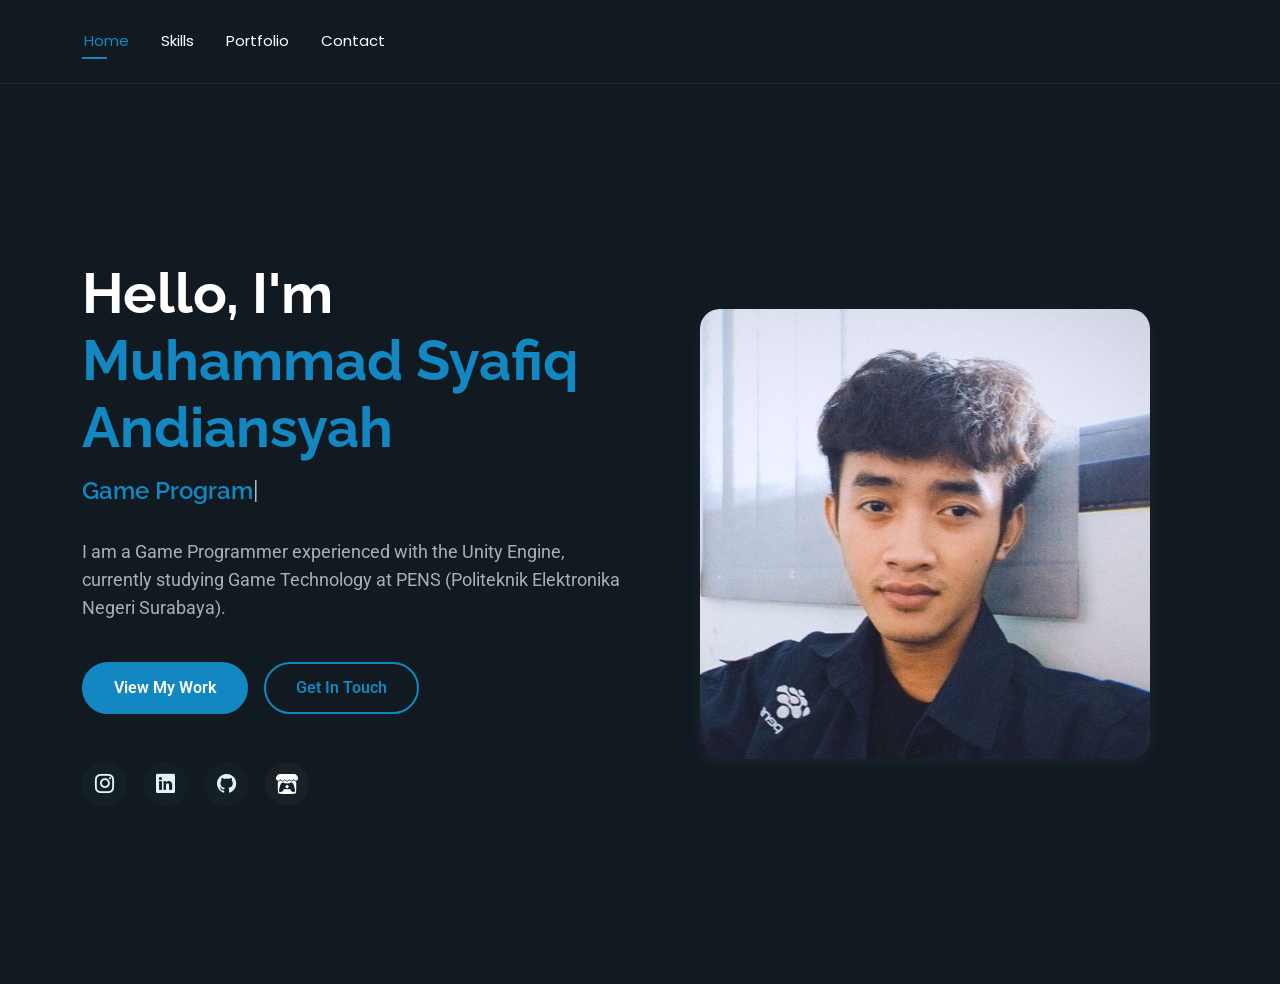
==== commit 221b7764: "update portfolio" ====
--- a/index.html
+++ b/index.html
@@ -29,22 +29,11 @@
     <!-- Main CSS File -->
     <link href="assets/css/main.css" rel="stylesheet" />
 
-    <!-- =======================================================
-  * Template Name: FolioOne
-  * Template URL: https://bootstrapmade.com/folioone-bootstrap-portfolio-website-template/
-  * Updated: Aug 23 2025 with Bootstrap v5.3.7
-  * Author: BootstrapMade.com
-  * License: https://bootstrapmade.com/license/
-  ======================================================== -->
   </head>
 
   <body class="index-page">
     <header id="header" class="header d-flex align-items-center light-background sticky-top">
       <div class="container position-relative d-flex align-items-center justify-content-between">
-        <!-- <a href="index.html" class="logo d-flex align-items-center me-auto me-xl-0">
-      <img src="assets/img/logo.webp" alt="">
-      <h1 class="sitename">FolioOne</h1> 
-    </a> -->
 
         <nav id="navmenu" class="navmenu">
           <ul>
@@ -117,15 +106,6 @@
       <!-- /Hero Section -->
     </main>
 
-    <footer id="footer" class="footer">
-      <div class="container text-center">
-        <div class="credits">
-          Designed by
-          <a href="https://bootstrapmade.com/">BootstrapMade</a>
-        </div>
-      </div>
-    </footer>
-
     <!-- Scroll Top -->
     <a href="#" id="scroll-top" class="scroll-top d-flex align-items-center justify-content-center">
       <i class="bi bi-arrow-up-short"></i>
--- a/assets/css/main.css
+++ b/assets/css/main.css
@@ -2665,3 +2665,39 @@
   width: 30px;
   text-align: center;
 }
+
+/* Fix hero mobile: sembunyikan dekorasi & rapikan spacing */
+@media (max-width: 576px) {
+  .hero { 
+    padding: 96px 0 32px; 
+    overflow: hidden; 
+  }
+
+  /* Matikan pseudo-element/bentuk dekoratif di hero (aman untuk template BootstrapMade) */
+  .hero::before, 
+  .hero::after { 
+    content: none !important; 
+  }
+
+  /* Jika template punya elemen dekoratif di dalam hero, matikan juga */
+  .hero [class*="bg"], 
+  .hero [class*="shape"], 
+  .hero [class*="decor"] { 
+    display: none !important; 
+  }
+
+  /* Jarak tombol & ikon biar tidak tumpuk */
+  .hero .btn-get-started, 
+  .hero .btn-getstarted, 
+  .hero .btns { 
+    margin-top: 8px; 
+  }
+  .hero .social-links { 
+    gap: 14px; 
+    margin-top: 16px; 
+  }
+}
+
+.hero h1 span::after {
+  display: none !important;
+}
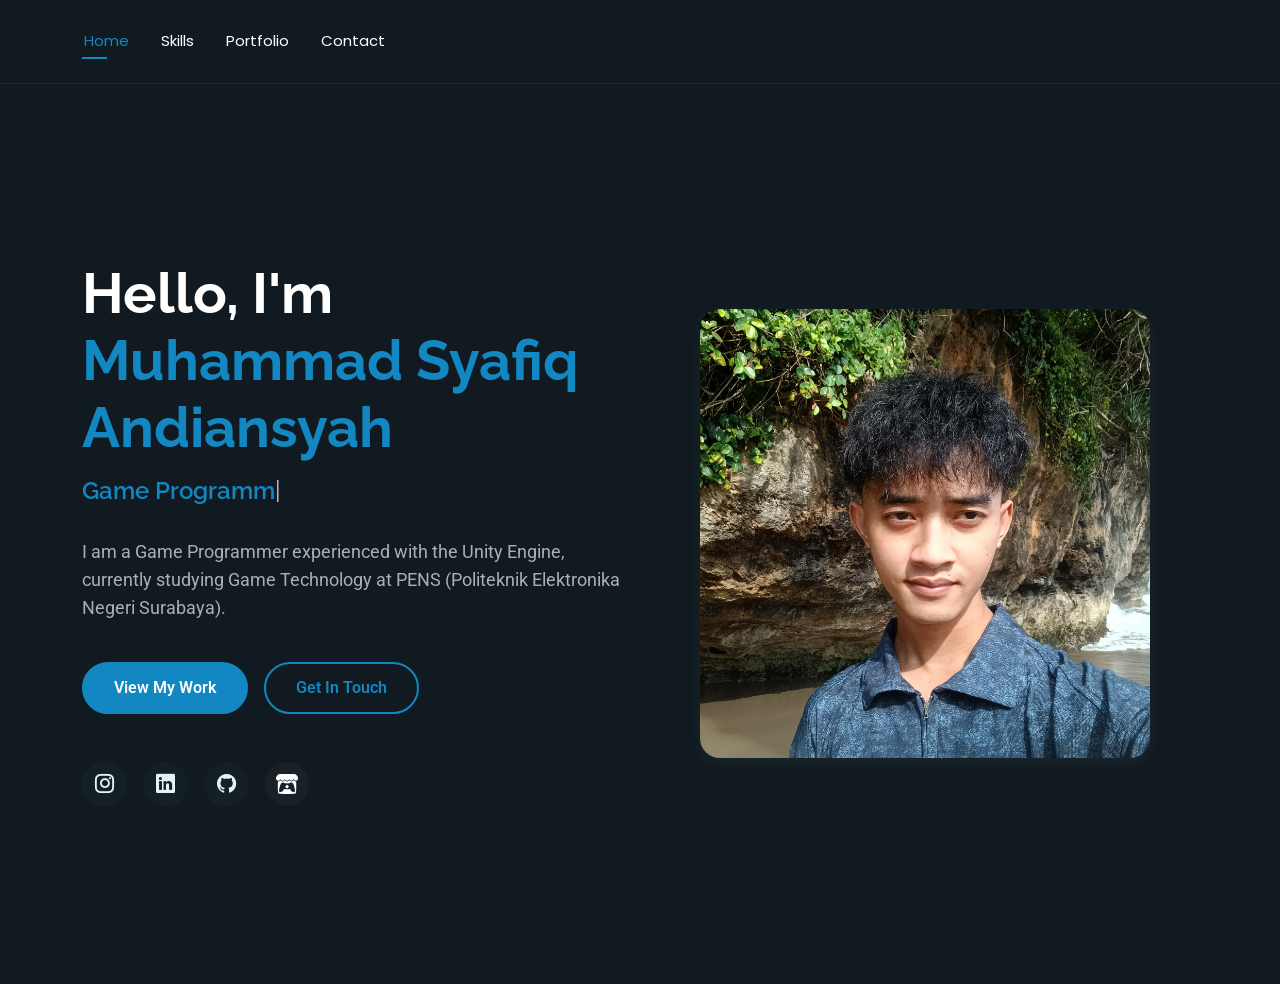
==== commit 2b8b5bfc: "Update pp" ====
--- a/index.html
+++ b/index.html
@@ -93,7 +93,7 @@
               <div class="hero-image" data-aos="zoom-in" data-aos-delay="300">
                 <div class="image-wrapper">
                   <img
-                    src="assets/img/profile/FotoProfilPorto-Syafiq.jpg"
+                    src="assets/img/profile/PortoPP.jpg"
                     alt="Muhammad Syafiq Andiansyah"
                     class="img-fluid"
                   />
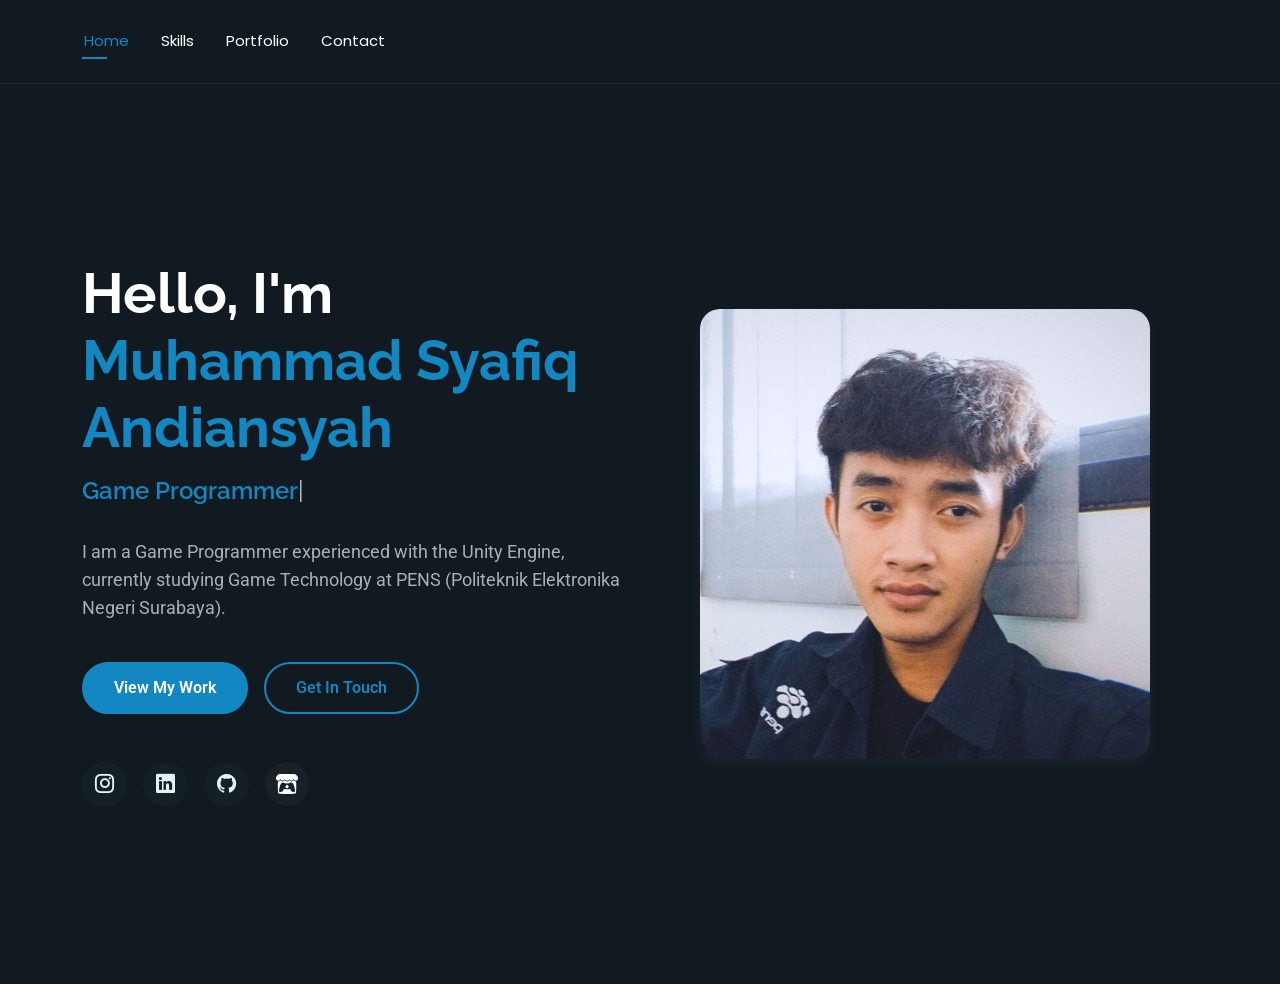
==== commit 5595f176: "update pp" ====
--- a/index.html
+++ b/index.html
@@ -93,7 +93,7 @@
               <div class="hero-image" data-aos="zoom-in" data-aos-delay="300">
                 <div class="image-wrapper">
                   <img
-                    src="assets/img/profile/PortoPP.jpg"
+                    src="assets/img/profile/FotoProfilPorto-Syafiq.jpg"
                     alt="Muhammad Syafiq Andiansyah"
                     class="img-fluid"
                   />
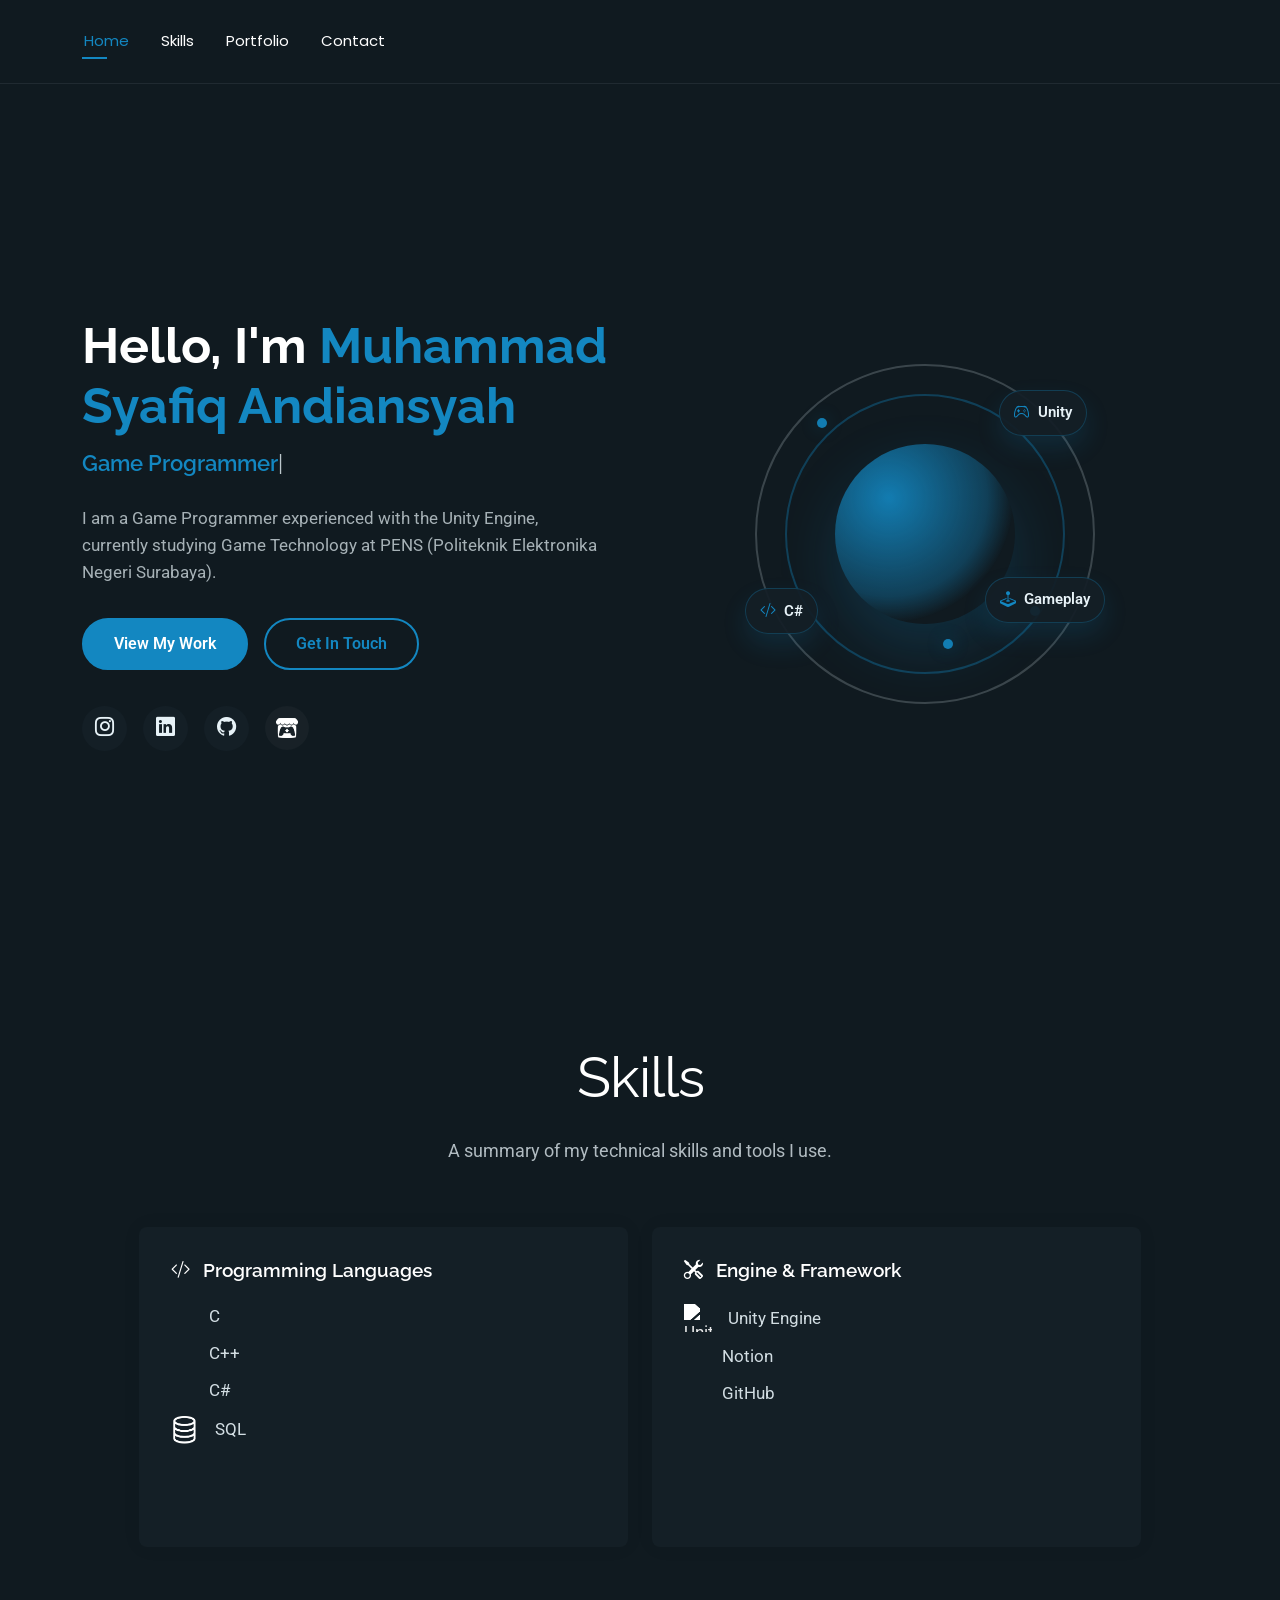
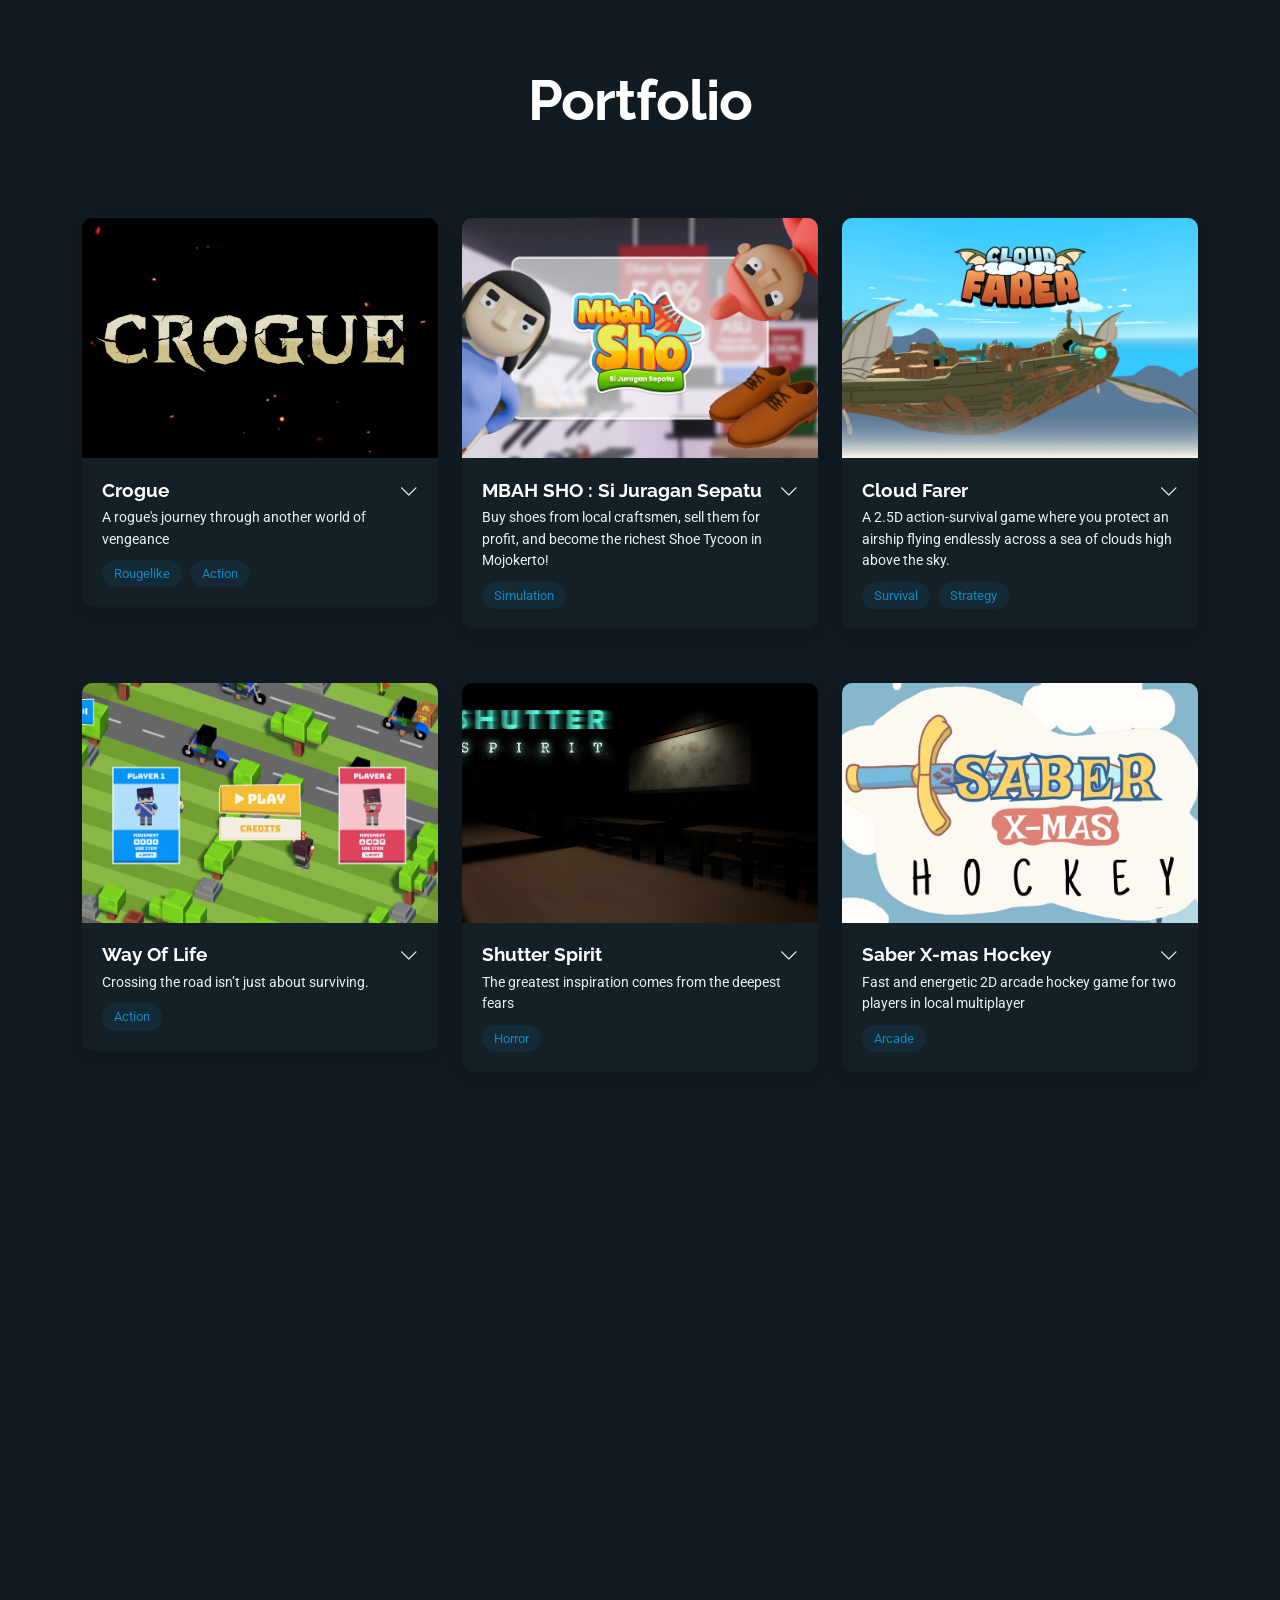
==== commit fce419ff: "Enhance hero visuals, add skills & portfolio" ====
--- a/index.html
+++ b/index.html
@@ -1,4 +1,4 @@
-<!DOCTYPE html>
+<!doctype html>
 <html lang="en">
   <head>
     <meta charset="utf-8" />
@@ -22,25 +22,27 @@
     <!-- Vendor CSS Files -->
     <link href="assets/vendor/bootstrap/css/bootstrap.min.css" rel="stylesheet" />
     <link href="assets/vendor/bootstrap-icons/bootstrap-icons.css" rel="stylesheet" />
+    <link
+      rel="stylesheet"
+      href="https://cdn.jsdelivr.net/gh/devicons/devicon@latest/devicon.min.css"
+    />
     <link href="assets/vendor/aos/aos.css" rel="stylesheet" />
     <link href="assets/vendor/swiper/swiper-bundle.min.css" rel="stylesheet" />
     <link href="assets/vendor/glightbox/css/glightbox.min.css" rel="stylesheet" />
 
     <!-- Main CSS File -->
     <link href="assets/css/main.css" rel="stylesheet" />
-
   </head>
 
   <body class="index-page">
     <header id="header" class="header d-flex align-items-center light-background sticky-top">
       <div class="container position-relative d-flex align-items-center justify-content-between">
-
         <nav id="navmenu" class="navmenu">
           <ul>
-            <li><a href="index.html" class="active">Home</a></li>
-            <li><a href="skills.html">Skills</a></li>
-            <li><a href="portfolio.html">Portfolio</a></li>
-            <li><a href="contact.html">Contact</a></li>
+            <li><a href="#hero" class="active">Home</a></li>
+            <li><a href="#skills">Skills</a></li>
+            <li><a href="#portfolio">Portfolio</a></li>
+            <li><a href="#contact">Contact</a></li>
           </ul>
 
           <i class="mobile-nav-toggle d-xl-none bi bi-list"></i>
@@ -91,12 +93,25 @@
             </div>
             <div class="col-lg-6 order-1 order-lg-2">
               <div class="hero-image" data-aos="zoom-in" data-aos-delay="300">
-                <div class="image-wrapper">
-                  <img
-                    src="assets/img/profile/FotoProfilPorto-Syafiq.jpg"
-                    alt="Muhammad Syafiq Andiansyah"
-                    class="img-fluid"
-                  />
+                <div class="hero-visual" aria-hidden="true">
+                  <div class="visual-core"></div>
+                  <div class="visual-ring"></div>
+                  <div class="visual-ring ring-two"></div>
+                  <div class="visual-particle particle-one"></div>
+                  <div class="visual-particle particle-two"></div>
+                  <div class="visual-particle particle-three"></div>
+                  <div class="visual-chip chip-one">
+                    <i class="bi bi-controller"></i>
+                    <span>Unity</span>
+                  </div>
+                  <div class="visual-chip chip-two">
+                    <i class="bi bi-code-slash"></i>
+                    <span>C#</span>
+                  </div>
+                  <div class="visual-chip chip-three">
+                    <i class="bi bi-joystick"></i>
+                    <span>Gameplay</span>
+                  </div>
                 </div>
               </div>
             </div>
@@ -104,6 +119,742 @@
         </div>
       </section>
       <!-- /Hero Section -->
+
+      <!-- Skills Section -->
+      <section id="skills" class="skills section">
+        <div class="container section-title" data-aos="fade-up">
+          <h2>Skills</h2>
+          <p>A summary of my technical skills and tools I use.</p>
+        </div>
+
+        <div class="container skills">
+          <div class="row gy-4 justify-content-center">
+            <div class="col-lg-5 col-md-6" data-aos="fade-up" data-aos-delay="100">
+              <div class="skill-box big h-100">
+                <h3>
+                  <i class="bi bi-code-slash me-2"></i>
+                  Programming Languages
+                </h3>
+                <ul class="skill-list">
+                  <li>
+                    <i class="devicon-c-plain colored"></i>
+                    C
+                  </li>
+                  <li>
+                    <i class="devicon-cplusplus-plain colored"></i>
+                    C++
+                  </li>
+                  <li>
+                    <i class="devicon-csharp-plain colored"></i>
+                    C#
+                  </li>
+                  <li>
+                    <img src="assets/img/icon/sql.png" alt="SQL" class="skill-icon" />
+                    SQL
+                  </li>
+                </ul>
+              </div>
+            </div>
+
+            <div class="col-lg-5 col-md-6" data-aos="fade-up" data-aos-delay="200">
+              <div class="skill-box big h-100">
+                <h3>
+                  <i class="bi bi-tools me-2"></i>
+                  Engine & Framework
+                </h3>
+                <ul class="skill-list">
+                  <li>
+                    <img
+                      src="https://cdn.jsdelivr.net/gh/devicons/devicon/icons/unity/unity-original.svg"
+                      alt="Unity"
+                      class="skill-icon"
+                    />
+                    Unity Engine
+                  </li>
+                  <li>
+                    <i class="devicon-notion-plain colored"></i>
+                    Notion
+                  </li>
+                  <li>
+                    <i class="devicon-github-original colored"></i>
+                    GitHub
+                  </li>
+                </ul>
+              </div>
+            </div>
+          </div>
+        </div>
+      </section>
+      <!-- /Skills Section -->
+
+      <!-- Portfolio Section -->
+      <section id="portfolio" class="portfolio section">
+        <div class="container section-title" data-aos="fade-up">
+          <h2><strong>Portfolio</strong></h2>
+        </div>
+
+        <div class="container" data-aos="fade-up" data-aos-delay="100">
+          <div
+            class="isotope-layout"
+            data-default-filter="*"
+            data-layout="fitRows"
+            data-sort="original-order"
+          >
+            <div class="row gy-4 isotope-container" data-aos="fade-up" data-aos-delay="300">
+              <div class="col-lg-4 col-md-6 portfolio-item isotope-item filter-finance">
+                <div class="portfolio-card">
+                  <div class="portfolio-img">
+                    <div class="portfolio-slider swiper init-swiper">
+                      <div class="swiper-wrapper">
+                        <div class="swiper-slide">
+                          <img
+                            src="assets/img/portfolio/Crogue.jpg"
+                            alt="Crogue — roguelike"
+                            class="img-fluid"
+                            loading="lazy"
+                          />
+                        </div>
+                        <div class="swiper-slide">
+                          <img
+                            src="assets/img/portfolio/CrogueIngame2.png"
+                            alt="Crogue gameplay"
+                            class="img-fluid"
+                            loading="lazy"
+                          />
+                        </div>
+                        <div class="swiper-slide">
+                          <img
+                            src="assets/img/portfolio/CrogueIngame1.png"
+                            alt="Crogue gameplay"
+                            class="img-fluid"
+                            loading="lazy"
+                          />
+                        </div>
+                      </div>
+                      <div class="swiper-config">
+                        {"loop":true,"speed":700,"autoplay":{"delay":2400,"disableOnInteraction":false},"slidesPerView":1,"spaceBetween":0}
+                      </div>
+                    </div>
+                    <div class="portfolio-overlay">
+                      <a
+                        href="https://doniahmad.itch.io/crogue-demo"
+                        class="portfolio-details-link"
+                        target="_blank"
+                        title="Download di itch.io"
+                      >
+                        <i class="bi bi-link"></i>
+                      </a>
+                      <a
+                        href="assets/img/portfolio/Crogue.jpg"
+                        data-gallery="gallery-crogue"
+                        class="glightbox portfolio-lightbox"
+                      >
+                        <i class="bi bi-plus"></i>
+                      </a>
+                      <a
+                        href="assets/img/portfolio/CrogueIngame2.png"
+                        data-gallery="gallery-crogue"
+                        class="glightbox portfolio-lightbox"
+                        style="display: none"
+                      ></a>
+                      <a
+                        href="assets/img/portfolio/CrogueIngame1.png"
+                        data-gallery="gallery-crogue"
+                        class="glightbox portfolio-lightbox"
+                        style="display: none"
+                      ></a>
+                    </div>
+                  </div>
+                  <div class="portfolio-info">
+                    <div style="display: flex; justify-content: space-between; align-items: center">
+                      <h4>Crogue</h4>
+                      <a
+                        data-bs-toggle="collapse"
+                        href="#role-crogue"
+                        role="button"
+                        aria-expanded="false"
+                        aria-controls="role-crogue"
+                        class="role-toggle-btn"
+                      >
+                        <i class="bi bi-chevron-down"></i>
+                      </a>
+                    </div>
+                    <p>A rogue's journey through another world of vengeance</p>
+                    <div class="portfolio-tags">
+                      <span>Rougelike</span>
+                      <span>Action</span>
+                    </div>
+                    <div class="collapse mt-3" id="role-crogue">
+                      <div class="role-details">
+                        <p><strong>Game Programmer ● Technical Art</strong></p>
+                        <p>
+                          Crogue is a roguelike game project inspired by Hades. In this project, I
+                          worked as a Technical Artist, creating shaders and several visual effects
+                          for the game's combat system and implementing them in the engine. I also
+                          contributed as a Game Programmer, responsible for implementing the UI,
+                          assets, and sound.
+                        </p>
+                      </div>
+                    </div>
+                  </div>
+                </div>
+              </div>
+
+              <div class="col-lg-4 col-md-6 portfolio-item isotope-item filter-operations">
+                <div class="portfolio-card">
+                  <div class="portfolio-img">
+                    <div class="portfolio-slider swiper init-swiper">
+                      <div class="swiper-wrapper">
+                        <div class="swiper-slide">
+                          <img
+                            src="assets/img/portfolio/MbahShoe.jpg"
+                            alt="Mbah SHO — Si Juragan Sepatu"
+                            class="img-fluid"
+                            loading="lazy"
+                          />
+                        </div>
+                        <div class="swiper-slide">
+                          <img
+                            src="assets/img/portfolio/MbahSho1.jpg"
+                            alt="Mbah SHO gameplay"
+                            class="img-fluid"
+                            loading="lazy"
+                          />
+                        </div>
+                        <div class="swiper-slide">
+                          <img
+                            src="assets/img/portfolio/MbahSho2.jpg"
+                            alt="Mbah SHO gameplay"
+                            class="img-fluid"
+                            loading="lazy"
+                          />
+                        </div>
+                      </div>
+                      <div class="swiper-config">
+                        {"loop":true,"speed":700,"autoplay":{"delay":2400,"disableOnInteraction":false},"slidesPerView":1,"spaceBetween":0}
+                      </div>
+                    </div>
+                    <div class="portfolio-overlay">
+                      <a
+                        href="https://akhmad-tegar.itch.io/mbah-sho-si-juragan-sepatu"
+                        class="portfolio-details-link"
+                        target="_blank"
+                        title="Download di itch.io"
+                      >
+                        <i class="bi bi-link"></i>
+                      </a>
+                      <a
+                        href="assets/img/portfolio/MbahShoe.jpg"
+                        data-gallery="gallery-mbahsho"
+                        class="glightbox portfolio-lightbox"
+                      >
+                        <i class="bi bi-plus"></i>
+                      </a>
+                      <a
+                        href="assets/img/portfolio/MbahSho1.jpg"
+                        data-gallery="gallery-mbahsho"
+                        class="glightbox portfolio-lightbox"
+                        style="display: none"
+                      ></a>
+                      <a
+                        href="assets/img/portfolio/MbahSho2.jpg"
+                        data-gallery="gallery-mbahsho"
+                        class="glightbox portfolio-lightbox"
+                        style="display: none"
+                      ></a>
+                    </div>
+                  </div>
+                  <div class="portfolio-info">
+                    <div style="display: flex; justify-content: space-between; align-items: center">
+                      <h4>MBAH SHO : Si Juragan Sepatu</h4>
+                      <a
+                        data-bs-toggle="collapse"
+                        href="#role-mbahsho"
+                        role="button"
+                        aria-expanded="false"
+                        aria-controls="role-mbahsho"
+                        class="role-toggle-btn"
+                      >
+                        <i class="bi bi-chevron-down"></i>
+                      </a>
+                    </div>
+                    <p>
+                      Buy shoes from local craftsmen, sell them for profit, and become the richest
+                      Shoe Tycoon in Mojokerto!
+                    </p>
+                    <div class="portfolio-tags">
+                      <span>Simulation</span>
+                    </div>
+                    <div class="collapse mt-3" id="role-mbahsho">
+                      <div class="role-details">
+                        <p><strong>Game Programmer</strong></p>
+                        <p>
+                          Mbah Sho is an Android game project with simple mechanics where players
+                          swipe left or right on the screen. In this project, I worked as a Game
+                          Programmer, responsible for the NPC and the user interface (UI)
+                        </p>
+                      </div>
+                    </div>
+                  </div>
+                </div>
+              </div>
+
+              <div class="col-lg-4 col-md-6 portfolio-item isotope-item filter-strategy">
+                <div class="portfolio-card">
+                  <div class="portfolio-img">
+                    <div class="portfolio-slider swiper init-swiper">
+                      <div class="swiper-wrapper">
+                        <div class="swiper-slide">
+                          <img
+                            src="assets/img/portfolio/CloudFearer.jpg"
+                            alt="Cloud Farer"
+                            class="img-fluid"
+                            loading="lazy"
+                          />
+                        </div>
+                        <div class="swiper-slide">
+                          <img
+                            src="assets/img/portfolio/Cloud1.png"
+                            alt="Cloud Farer gameplay"
+                            class="img-fluid"
+                            loading="lazy"
+                          />
+                        </div>
+                        <div class="swiper-slide">
+                          <img
+                            src="assets/img/portfolio/Cloud2.png"
+                            alt="Cloud Farer gameplay"
+                            class="img-fluid"
+                            loading="lazy"
+                          />
+                        </div>
+                      </div>
+                      <div class="swiper-config">
+                        {"loop":true,"speed":700,"autoplay":{"delay":2400,"disableOnInteraction":false},"slidesPerView":1,"spaceBetween":0}
+                      </div>
+                    </div>
+                    <div class="portfolio-overlay">
+                      <a
+                        href="https://growbyte.itch.io/cloud-farer"
+                        class="portfolio-details-link"
+                        target="_blank"
+                        title="Download di itch.io"
+                      >
+                        <i class="bi bi-link"></i>
+                      </a>
+                      <a
+                        href="assets/img/portfolio/CloudFearer.jpg"
+                        data-gallery="gallery-cloud"
+                        class="glightbox portfolio-lightbox"
+                      >
+                        <i class="bi bi-plus"></i>
+                      </a>
+                      <a
+                        href="assets/img/portfolio/Cloud1.png"
+                        data-gallery="gallery-cloud"
+                        class="glightbox portfolio-lightbox"
+                        style="display: none"
+                      ></a>
+                      <a
+                        href="assets/img/portfolio/Cloud2.png"
+                        data-gallery="gallery-cloud"
+                        class="glightbox portfolio-lightbox"
+                        style="display: none"
+                      ></a>
+                    </div>
+                  </div>
+                  <div class="portfolio-info">
+                    <div style="display: flex; justify-content: space-between; align-items: center">
+                      <h4>Cloud Farer</h4>
+                      <a
+                        data-bs-toggle="collapse"
+                        href="#role-cloud"
+                        role="button"
+                        aria-expanded="false"
+                        aria-controls="role-cloud"
+                        class="role-toggle-btn"
+                      >
+                        <i class="bi bi-chevron-down"></i>
+                      </a>
+                    </div>
+                    <p>
+                      A 2.5D action-survival game where you protect an airship flying endlessly
+                      across a sea of clouds high above the sky.
+                    </p>
+                    <div class="portfolio-tags">
+                      <span>Survival</span>
+                      <span>Strategy</span>
+                    </div>
+                    <div class="collapse mt-3" id="role-cloud">
+                      <div class="role-details">
+                        <p><strong>Game Programmer</strong></p>
+                        <p>
+                          Cloud Fearer is a GameJam project — a survival game where the player must
+                          protect an airship from waves of attacking monsters. In this project, I
+                          worked as a Game Programmer, responsible for the core mechanics, player
+                          controls, and several UI elements.
+                        </p>
+                      </div>
+                    </div>
+                  </div>
+                </div>
+              </div>
+
+              <div class="col-lg-4 col-md-6 portfolio-item isotope-item filter-strategy">
+                <div class="portfolio-card">
+                  <div class="portfolio-img">
+                    <div class="portfolio-slider swiper init-swiper">
+                      <div class="swiper-wrapper">
+                        <div class="swiper-slide">
+                          <img
+                            src="assets/img/portfolio/WayOfLife.png"
+                            alt="Way Of Life"
+                            class="img-fluid"
+                            loading="lazy"
+                          />
+                        </div>
+                        <div class="swiper-slide">
+                          <img
+                            src="assets/img/portfolio/Way1.png"
+                            alt="Way Of Life gameplay"
+                            class="img-fluid"
+                            loading="lazy"
+                          />
+                        </div>
+                        <div class="swiper-slide">
+                          <img
+                            src="assets/img/portfolio/Way2.png"
+                            alt="Way Of Life gameplay"
+                            class="img-fluid"
+                            loading="lazy"
+                          />
+                        </div>
+                      </div>
+                      <div class="swiper-config">
+                        {"loop":true,"speed":700,"autoplay":{"delay":2400,"disableOnInteraction":false},"slidesPerView":1,"spaceBetween":0}
+                      </div>
+                    </div>
+                    <div class="portfolio-overlay">
+                      <a
+                        href="https://muhammadandraramadhani.itch.io/wof"
+                        class="portfolio-details-link"
+                        target="_blank"
+                        title="Download di itch.io"
+                      >
+                        <i class="bi bi-link"></i>
+                      </a>
+                      <a
+                        href="assets/img/portfolio/WayOfLife.png"
+                        data-gallery="gallery-WayOfLife"
+                        class="glightbox portfolio-lightbox"
+                      >
+                        <i class="bi bi-plus"></i>
+                      </a>
+                      <a
+                        href="assets/img/portfolio/Way1.png"
+                        data-gallery="gallery-WayOfLife"
+                        class="glightbox portfolio-lightbox"
+                        style="display: none"
+                      ></a>
+                      <a
+                        href="assets/img/portfolio/Way2.png"
+                        data-gallery="gallery-WayOfLife"
+                        class="glightbox portfolio-lightbox"
+                        style="display: none"
+                      ></a>
+                    </div>
+                  </div>
+                  <div class="portfolio-info">
+                    <div style="display: flex; justify-content: space-between; align-items: center">
+                      <h4>Way Of Life</h4>
+                      <a
+                        data-bs-toggle="collapse"
+                        href="#role-dr-bot"
+                        role="button"
+                        aria-expanded="false"
+                        aria-controls="role-dr-bot"
+                        class="role-toggle-btn"
+                      >
+                        <i class="bi bi-chevron-down"></i>
+                      </a>
+                    </div>
+                    <p>Crossing the road isn’t just about surviving.</p>
+                    <div class="portfolio-tags">
+                      <span>Action</span>
+                    </div>
+                    <div class="collapse mt-3" id="role-dr-bot">
+                      <div class="role-details">
+                        <p><strong>Game Programmer</strong></p>
+                        <p>
+                          Way Of Life is a GameJam project, a local multiplayer game where two
+                          players race to reach the finish line. Players can also interfere with
+                          each other by throwing bombs or slapping opponents. In this project, I
+                          worked as a Game Programmer, focusing on the Event System and Local
+                          Multiplayer implementation.
+                        </p>
+                      </div>
+                    </div>
+                  </div>
+                </div>
+              </div>
+
+              <div class="col-lg-4 col-md-6 portfolio-item isotope-item filter-technology">
+                <div class="portfolio-card">
+                  <div class="portfolio-img">
+                    <div class="portfolio-slider swiper init-swiper">
+                      <div class="swiper-wrapper">
+                        <div class="swiper-slide">
+                          <img
+                            src="assets/img/portfolio/ShutterSpirit.png"
+                            alt="Shutter Spirit"
+                            class="img-fluid"
+                            loading="lazy"
+                          />
+                        </div>
+                        <div class="swiper-slide">
+                          <img
+                            src="assets/img/portfolio/Shutter1.png"
+                            alt="Shutter Spirit gameplay"
+                            class="img-fluid"
+                            loading="lazy"
+                          />
+                        </div>
+                        <div class="swiper-slide">
+                          <img
+                            src="assets/img/portfolio/Shutter2.png"
+                            alt="Shutter Spirit gameplay"
+                            class="img-fluid"
+                            loading="lazy"
+                          />
+                        </div>
+                      </div>
+                      <div class="swiper-config">
+                        {"loop":true,"speed":700,"autoplay":{"delay":2400,"disableOnInteraction":false},"slidesPerView":1,"spaceBetween":0}
+                      </div>
+                    </div>
+                    <div class="portfolio-overlay">
+                      <a
+                        href="https://growbyte.itch.io/shutter-spirit"
+                        class="portfolio-details-link"
+                        target="_blank"
+                        title="Download di itch.io"
+                      >
+                        <i class="bi bi-link"></i>
+                      </a>
+                      <a
+                        href="assets/img/portfolio/ShutterSpirit.png"
+                        data-gallery="gallery-shutter"
+                        class="glightbox portfolio-lightbox"
+                      >
+                        <i class="bi bi-plus"></i>
+                      </a>
+                      <a
+                        href="assets/img/portfolio/Shutter1.png"
+                        data-gallery="gallery-shutter"
+                        class="glightbox portfolio-lightbox"
+                        style="display: none"
+                      ></a>
+                      <a
+                        href="assets/img/portfolio/Shutter2.png"
+                        data-gallery="gallery-shutter"
+                        class="glightbox portfolio-lightbox"
+                        style="display: none"
+                      ></a>
+                    </div>
+                  </div>
+                  <div class="portfolio-info">
+                    <div style="display: flex; justify-content: space-between; align-items: center">
+                      <h4>Shutter Spirit</h4>
+                      <a
+                        data-bs-toggle="collapse"
+                        href="#role-shutter"
+                        role="button"
+                        aria-expanded="false"
+                        aria-controls="role-shutter"
+                        class="role-toggle-btn"
+                      >
+                        <i class="bi bi-chevron-down"></i>
+                      </a>
+                    </div>
+                    <p>The greatest inspiration comes from the deepest fears</p>
+                    <div class="portfolio-tags">
+                      <span>Horror</span>
+                    </div>
+                    <div class="collapse mt-3" id="role-shutter">
+                      <div class="role-details">
+                        <p><strong>Game Programmer</strong></p>
+                        <p>
+                          Shutter Spirit is a GameJam project inspired by Fatal Frame, where the
+                          player must photograph ghosts inside an abandoned school. In this project,
+                          I worked as a Technical Artist, creating camera effects and several visual
+                          effects. I also contributed as a Game Programmer, responsible for
+                          implementing SFX and background music.
+                        </p>
+                      </div>
+                    </div>
+                  </div>
+                </div>
+              </div>
+
+              <div class="col-lg-4 col-md-6 portfolio-item isotope-item filter-strategy">
+                <div class="portfolio-card">
+                  <div class="portfolio-img">
+                    <div class="portfolio-slider swiper init-swiper">
+                      <div class="swiper-wrapper">
+                        <div class="swiper-slide">
+                          <img
+                            src="assets/img/portfolio/Saber Xmas Hockey.jpg"
+                            alt="Saber X-mas Hockey"
+                            class="img-fluid"
+                            loading="lazy"
+                          />
+                        </div>
+                        <div class="swiper-slide">
+                          <img
+                            src="assets/img/portfolio/saber 1.jpg"
+                            alt="Saber X-mas Hockey gameplay"
+                            class="img-fluid"
+                            loading="lazy"
+                          />
+                        </div>
+                        <div class="swiper-slide">
+                          <img
+                            src="assets/img/portfolio/saber 2.jpg"
+                            alt="Saber X-mas Hockey gameplay"
+                            class="img-fluid"
+                            loading="lazy"
+                          />
+                        </div>
+                      </div>
+                      <div class="swiper-config">
+                        {"loop":true,"speed":700,"autoplay":{"delay":2400,"disableOnInteraction":false},"slidesPerView":1,"spaceBetween":0}
+                      </div>
+                    </div>
+                    <div class="portfolio-overlay">
+                      <a
+                        href="https://detayuli.itch.io/saber-xmas-hockey"
+                        class="portfolio-details-link"
+                        target="_blank"
+                        title="Download di itch.io"
+                      >
+                        <i class="bi bi-link"></i>
+                      </a>
+                      <a
+                        href="assets/img/portfolio/Saber Xmas Hockey.jpg"
+                        data-gallery="gallery-saber"
+                        class="glightbox portfolio-lightbox"
+                      >
+                        <i class="bi bi-plus"></i>
+                      </a>
+                      <a
+                        href="assets/img/portfolio/saber 1.jpg"
+                        data-gallery="gallery-saber"
+                        class="glightbox portfolio-lightbox"
+                        style="display: none"
+                      ></a>
+                      <a
+                        href="assets/img/portfolio/saber 2.jpg"
+                        data-gallery="gallery-saber"
+                        class="glightbox portfolio-lightbox"
+                        style="display: none"
+                      ></a>
+                    </div>
+                  </div>
+                  <div class="portfolio-info">
+                    <div style="display: flex; justify-content: space-between; align-items: center">
+                      <h4>Saber X-mas Hockey</h4>
+                      <a
+                        data-bs-toggle="collapse"
+                        href="#role-saber"
+                        role="button"
+                        aria-expanded="false"
+                        aria-controls="role-saber"
+                        class="role-toggle-btn"
+                      >
+                        <i class="bi bi-chevron-down"></i>
+                      </a>
+                    </div>
+                    <p>
+                      Fast and energetic 2D arcade hockey game for two players in local multiplayer
+                    </p>
+                    <div class="portfolio-tags">
+                      <span>Arcade</span>
+                    </div>
+                    <div class="collapse mt-3" id="role-saber">
+                      <div class="role-details">
+                        <p><strong>Game Programmer</strong></p>
+                        <p>
+                          Saber X-mas Hockey is a GameJam project. In this project, I worked as a
+                          Game Programmer, responsible for developing the entire game mechanics and
+                          systems.
+                        </p>
+                      </div>
+                    </div>
+                  </div>
+                </div>
+              </div>
+            </div>
+          </div>
+        </div>
+      </section>
+      <!-- /Portfolio Section -->
+
+      <!-- Contact Section -->
+      <section id="contact" class="contact section">
+        <div class="container">
+          <div class="section-title" data-aos="fade-up">
+            <h2>Contact</h2>
+          </div>
+
+          <div class="row justify-content-center" data-aos="fade-up" data-aos-delay="100">
+            <div class="col-lg-8">
+              <div class="info-box p-4">
+                <div class="contact-links">
+                  <a class="contact-link" href="mailto:msyafiqa18@gmail.com" aria-label="Email">
+                    <span class="icon">
+                      <img src="assets/img/icon/gmail.png" alt="Gmail" class="contact-icon" />
+                    </span>
+                    <span class="contact-text">msyafiqa18@gmail.com</span>
+                  </a>
+
+                  <a
+                    class="contact-link"
+                    href="https://www.linkedin.com/in/muhammad-syafiq-andiansyah/"
+                    target="_blank"
+                    rel="noopener noreferrer"
+                    aria-label="LinkedIn"
+                  >
+                    <span class="icon" aria-hidden="true"><i class="bi bi-linkedin"></i></span>
+                    <span class="contact-text">Muhammad Syafiq Andiansyah</span>
+                  </a>
+
+                  <a
+                    class="contact-link"
+                    href="https://github.com/syafiqqand"
+                    target="_blank"
+                    rel="noopener noreferrer"
+                  >
+                    <span class="icon" aria-hidden="true"><i class="bi bi-github"></i></span>
+                    <span class="contact-text">syafiqqand</span>
+                  </a>
+
+                  <a
+                    class="contact-link"
+                    href="https://www.instagram.com/syafiqqand?igsh=MWN4ZGdsaHE5NWswaQ=="
+                    target="_blank"
+                    rel="noopener"
+                    aria-label="Instagram"
+                  >
+                    <span class="icon" aria-hidden="true"><i class="bi bi-instagram"></i></span>
+                    <span class="contact-text">@syafiqqand</span>
+                  </a>
+                </div>
+              </div>
+            </div>
+          </div>
+        </div>
+      </section>
+      <!-- /Contact Section -->
     </main>
 
     <!-- Scroll Top -->
--- a/assets/css/main.css
+++ b/assets/css/main.css
@@ -12,9 +12,10 @@
 --------------------------------------------------------------*/
 /* Fonts */
 :root {
-  --default-font: "Roboto", system-ui, -apple-system, "Segoe UI", Roboto,
-    "Helvetica Neue", Arial, "Noto Sans", "Liberation Sans", sans-serif,
-    "Apple Color Emoji", "Segoe UI Emoji", "Segoe UI Symbol", "Noto Color Emoji";
+  --default-font:
+    "Roboto", system-ui, -apple-system, "Segoe UI", Roboto, "Helvetica Neue", Arial, "Noto Sans",
+    "Liberation Sans", sans-serif, "Apple Color Emoji", "Segoe UI Emoji", "Segoe UI Symbol",
+    "Noto Color Emoji";
   --heading-font: "Raleway", sans-serif;
   --nav-font: "Poppins", sans-serif;
 }
@@ -151,8 +152,7 @@
   padding: 15px 0;
   transition: all 0.5s;
   z-index: 997;
-  border-bottom: 1px solid
-    color-mix(in srgb, var(--default-color), transparent 92%);
+  border-bottom: 1px solid color-mix(in srgb, var(--default-color), transparent 92%);
 }
 
 .header .logo {
@@ -481,8 +481,7 @@
   font-size: 14px;
   padding: 40px 0;
   position: relative;
-  border-top: 1px solid
-    color-mix(in srgb, var(--default-color), transparent 92%);
+  border-top: 1px solid color-mix(in srgb, var(--default-color), transparent 92%);
 }
 
 .footer .copyright p {
@@ -617,8 +616,7 @@
 
 .page-title .heading {
   padding: 80px 0;
-  border-top: 1px solid
-    color-mix(in srgb, var(--default-color), transparent 90%);
+  border-top: 1px solid color-mix(in srgb, var(--default-color), transparent 90%);
 }
 
 .page-title .heading h1 {
@@ -715,7 +713,7 @@
 }
 
 .hero .hero-content h1 {
-  font-size: 3.5rem;
+  font-size: 3.1rem;
   font-weight: 700;
   margin-bottom: 1rem;
   line-height: 1.2;
@@ -748,9 +746,9 @@
 }
 
 .hero .hero-content h2 {
-  font-size: 1.5rem;
+  font-size: 1.35rem;
   font-weight: 400;
-  margin-bottom: 2rem;
+  margin-bottom: 1.75rem;
   color: color-mix(in srgb, var(--default-color), transparent 20%);
 }
 
@@ -766,16 +764,17 @@
 }
 
 .hero .hero-content p {
-  font-size: 1.1rem;
+  font-size: 1.05rem;
   line-height: 1.6;
-  margin-bottom: 2.5rem;
+  margin-bottom: 2rem;
   color: color-mix(in srgb, var(--default-color), transparent 30%);
+  max-width: 520px;
 }
 
 .hero .hero-actions {
   display: flex;
   gap: 1rem;
-  margin-bottom: 3rem;
+  margin-bottom: 2.25rem;
 }
 
 .hero .hero-actions .btn {
@@ -841,24 +840,145 @@
   background: var(--accent-color);
   color: var(--contrast-color);
   transform: translateY(-3px);
-  box-shadow: 0 8px 25px
-    color-mix(in srgb, var(--accent-color), transparent 70%);
+  box-shadow: 0 8px 25px color-mix(in srgb, var(--accent-color), transparent 70%);
 }
 
 .hero .hero-image {
   position: relative;
 }
 
+.hero .hero-visual {
+  position: relative;
+  width: 360px;
+  height: 360px;
+  margin: 0 auto;
+  display: grid;
+  place-items: center;
+}
+
+.hero .hero-visual .visual-core {
+  width: 180px;
+  height: 180px;
+  border-radius: 50%;
+  background: radial-gradient(
+    circle at 30% 30%,
+    color-mix(in srgb, var(--accent-color), transparent 10%),
+    color-mix(in srgb, var(--accent-color), transparent 65%) 55%,
+    transparent 70%
+  );
+  box-shadow: 0 25px 60px color-mix(in srgb, var(--accent-color), transparent 80%);
+}
+
+.hero .hero-visual .visual-ring {
+  position: absolute;
+  width: 280px;
+  height: 280px;
+  border-radius: 50%;
+  border: 2px solid color-mix(in srgb, var(--accent-color), transparent 65%);
+  animation: float 4s ease-in-out infinite;
+}
+
+.hero .hero-visual .visual-ring.ring-two {
+  width: 340px;
+  height: 340px;
+  border-color: color-mix(in srgb, var(--default-color), transparent 80%);
+  animation-delay: 1.2s;
+}
+
+.hero .hero-visual .visual-particle {
+  position: absolute;
+  width: 10px;
+  height: 10px;
+  border-radius: 50%;
+  background: color-mix(in srgb, var(--accent-color), transparent 10%);
+  box-shadow: 0 0 18px color-mix(in srgb, var(--accent-color), transparent 70%);
+  animation: float 3s ease-in-out infinite;
+}
+
+.hero .hero-visual .particle-one {
+  top: 18%;
+  left: 20%;
+}
+
+.hero .hero-visual .particle-two {
+  top: 70%;
+  right: 18%;
+  animation-delay: 0.6s;
+}
+
+.hero .hero-visual .particle-three {
+  bottom: 18%;
+  left: 55%;
+  animation-delay: 1.1s;
+}
+
+.hero .hero-visual .visual-chip {
+  position: absolute;
+  display: inline-flex;
+  align-items: center;
+  gap: 8px;
+  padding: 10px 14px;
+  border-radius: 999px;
+  background: color-mix(in srgb, var(--surface-color), transparent 8%);
+  border: 1px solid color-mix(in srgb, var(--accent-color), transparent 70%);
+  color: var(--default-color);
+  font-size: 0.95rem;
+  font-weight: 600;
+  box-shadow: 0 12px 25px color-mix(in srgb, var(--accent-color), transparent 85%);
+  animation: float 3.5s ease-in-out infinite;
+  transition:
+    transform 0.25s ease,
+    box-shadow 0.25s ease,
+    border-color 0.25s ease;
+  transform-origin: center;
+}
+
+.hero .hero-visual .visual-chip i {
+  color: var(--accent-color);
+  font-size: 1rem;
+}
+
+.hero .hero-visual .visual-chip:hover {
+  transform: scale(1.18) rotate(-6deg) translateY(-2px);
+  border-color: color-mix(in srgb, var(--accent-color), transparent 35%);
+  box-shadow: 0 18px 30px color-mix(in srgb, var(--accent-color), transparent 70%);
+}
+
+.hero .hero-visual .chip-one {
+  top: 10%;
+  right: 5%;
+}
+
+.hero .hero-visual .chip-two {
+  bottom: 22%;
+  left: 0;
+  animation-delay: 0.7s;
+}
+
+.hero .hero-visual .chip-three {
+  top: 62%;
+  right: 0;
+  animation-delay: 1.3s;
+}
+
 .hero .hero-image .image-wrapper {
   position: relative;
-  max-width: 450px;
+  width: 320px;
+  height: 320px;
+  max-width: 100%;
+  border-radius: 50%;
+  overflow: hidden;
+  border: 3px solid color-mix(in srgb, var(--accent-color), transparent 55%);
+  background: color-mix(in srgb, var(--surface-color), transparent 15%);
+  box-shadow: 0 18px 40px color-mix(in srgb, var(--accent-color), transparent 80%);
   margin: 0 auto;
 }
 
 .hero .hero-image .image-wrapper img {
-  border-radius: 20px;
-  box-shadow: 0 5px 15px
-    color-mix(in srgb, var(--default-color), transparent 95%);
+  width: 100%;
+  height: 100%;
+  object-fit: cover;
+  border-radius: 50%;
   transition: transform 0.3s ease;
 }
 
@@ -880,8 +1000,7 @@
   background: var(--surface-color);
   padding: 15px 20px;
   border-radius: 15px;
-  box-shadow: 0 10px 30px
-    color-mix(in srgb, var(--default-color), transparent 90%);
+  box-shadow: 0 10px 30px color-mix(in srgb, var(--default-color), transparent 90%);
   display: flex;
   align-items: center;
   gap: 10px;
@@ -933,6 +1052,59 @@
   .hero .hero-content {
     text-align: center;
     margin-bottom: 3rem;
+  }
+
+  .hero .hero-content p {
+    margin-left: auto;
+    margin-right: auto;
+  }
+}
+
+@media (max-width: 768px) {
+  .hero .hero-image .image-wrapper {
+    width: 260px;
+    height: 260px;
+  }
+
+  .hero .hero-visual {
+    width: 300px;
+    height: 300px;
+  }
+
+  .hero .hero-visual .visual-ring.ring-two {
+    width: 300px;
+    height: 300px;
+  }
+
+  .hero .hero-visual .visual-ring {
+    width: 240px;
+    height: 240px;
+  }
+}
+
+@media (max-width: 576px) {
+  .hero .hero-image .image-wrapper {
+    width: 220px;
+    height: 220px;
+  }
+
+  .hero .hero-visual {
+    width: 240px;
+    height: 240px;
+  }
+
+  .hero .hero-visual .visual-ring.ring-two {
+    width: 240px;
+    height: 240px;
+  }
+
+  .hero .hero-visual .visual-ring {
+    width: 200px;
+    height: 200px;
+  }
+
+  .hero .hero-visual .visual-chip {
+    display: none;
   }
 }
 
@@ -1039,8 +1211,7 @@
   width: 88%;
   max-width: 440px;
   border-radius: 18px;
-  box-shadow: 0 10px 30px
-    color-mix(in srgb, var(--default-color), transparent 92%);
+  box-shadow: 0 10px 30px color-mix(in srgb, var(--default-color), transparent 92%);
   transform: translateY(0);
   transition: transform 0.3s ease-in-out;
 }
@@ -1098,8 +1269,7 @@
 .about .skill-item:hover {
   transform: translateY(-3px);
   border-color: color-mix(in srgb, var(--accent-color), transparent 60%);
-  box-shadow: 0 10px 30px
-    color-mix(in srgb, var(--default-color), transparent 92%);
+  box-shadow: 0 10px 30px color-mix(in srgb, var(--default-color), transparent 92%);
 }
 
 .about .timeline-item {
@@ -1177,8 +1347,7 @@
 .about .fact-pill:hover {
   transform: translateY(-2px);
   border-color: color-mix(in srgb, var(--accent-color), transparent 60%);
-  box-shadow: 0 10px 30px
-    color-mix(in srgb, var(--default-color), transparent 92%);
+  box-shadow: 0 10px 30px color-mix(in srgb, var(--default-color), transparent 92%);
 }
 
 .about .fact-pill:focus-within {
@@ -1215,6 +1384,45 @@
   box-shadow: 0 0 20px rgba(0, 0, 0, 0.05);
 }
 
+.skills .skill-box.big {
+  min-height: 320px;
+}
+
+.skills .skill-list {
+  list-style: none;
+  padding: 0;
+  margin: 0;
+}
+
+.skills .skill-list li {
+  display: flex;
+  align-items: center;
+  gap: 8px;
+  padding: 6px 0;
+  font-size: 1.05rem;
+  color: color-mix(in srgb, var(--default-color), transparent 10%);
+}
+
+.skills .skill-list i.devicon-github-original {
+  color: #ffffff;
+}
+
+.skill-icon {
+  width: 28px;
+  height: 28px;
+  object-fit: contain;
+  margin-right: 8px;
+  vertical-align: middle;
+  filter: brightness(0) invert(1);
+}
+
+@media (min-width: 992px) {
+  .skills .col-lg-5 {
+    flex: 0 0 45%;
+    max-width: 45%;
+  }
+}
+
 .skills .skill-box h3 {
   font-size: 1.2rem;
   margin-bottom: 1rem;
@@ -1249,6 +1457,81 @@
 --------------------------------------------------------------*/
 .stats .avatars {
   position: relative;
+}
+
+/*--------------------------------------------------------------
+# Contact Section
+--------------------------------------------------------------*/
+.contact .info-box {
+  background: var(--surface-color);
+  border-radius: 0.75rem;
+  padding: 1.25rem;
+  box-shadow: 0 10px 30px rgba(0, 0, 0, 0.12);
+}
+
+.contact-links {
+  display: flex;
+  flex-direction: column;
+  gap: 1rem;
+}
+
+.contact-link {
+  display: flex;
+  align-items: center;
+  gap: 14px;
+  padding: 14px 18px;
+  border-radius: 0.75rem;
+  text-decoration: none;
+  border: 1px solid rgba(255, 255, 255, 0.03);
+  transition:
+    transform 0.12s ease,
+    background 0.12s ease,
+    box-shadow 0.12s ease;
+  color: var(--contrast-color);
+  background: linear-gradient(180deg, rgba(255, 255, 255, 0.01), rgba(0, 0, 0, 0.02));
+}
+
+.contact-link:hover {
+  transform: translateY(-3px);
+  box-shadow: 0 8px 22px rgba(0, 0, 0, 0.14);
+  background: linear-gradient(180deg, rgba(255, 255, 255, 0.02), rgba(0, 0, 0, 0.04));
+}
+
+.contact-link .icon {
+  width: 44px;
+  height: 44px;
+  border-radius: 10px;
+  display: inline-flex;
+  align-items: center;
+  justify-content: center;
+  background: rgba(255, 255, 255, 0.03);
+  flex-shrink: 0;
+}
+
+.contact-link .icon i {
+  font-size: 1.15rem;
+}
+
+.contact-text {
+  font-weight: 500;
+  font-size: 1rem;
+}
+
+.contact-link .icon img.contact-icon {
+  width: 28px;
+  height: 28px;
+  object-fit: contain;
+  display: block;
+}
+
+@media (max-width: 575px) {
+  .contact-link {
+    padding: 12px 14px;
+  }
+
+  .contact-text {
+    font-size: 0.98rem;
+  }
 }
 
 .stats .avatars img {
@@ -1434,8 +1717,7 @@
 
 .resume .resume-item .resume-content {
   padding-left: 1.25rem;
-  border-left: 2px solid
-    color-mix(in srgb, var(--accent-color), transparent 85%);
+  border-left: 2px solid color-mix(in srgb, var(--accent-color), transparent 85%);
 }
 
 .resume .resume-item article {
@@ -1769,12 +2051,46 @@
 .portfolio .portfolio-card .portfolio-img {
   position: relative;
   overflow: hidden;
+  height: 220px;
+}
+
+.portfolio .portfolio-card .portfolio-img .portfolio-slider {
+  position: relative;
+  z-index: 1;
 }
 
 .portfolio .portfolio-card .portfolio-img img {
   width: 100%;
-  height: auto;
+  height: 100%;
+  object-fit: cover;
   transition: transform 0.5s ease;
+}
+
+.portfolio .portfolio-card .portfolio-img .swiper {
+  width: 100%;
+  height: 100%;
+}
+
+.portfolio .portfolio-card .portfolio-img .swiper-slide {
+  width: 100%;
+  height: 100%;
+}
+
+.portfolio .portfolio-card .portfolio-img .swiper-slide img {
+  width: 100%;
+  height: 100%;
+  object-fit: cover;
+  transition: transform 0.5s ease;
+}
+
+.portfolio .portfolio-card:hover .portfolio-img .swiper-slide img {
+  transform: scale(1.08);
+}
+
+@media (min-width: 992px) {
+  .portfolio .portfolio-card .portfolio-img {
+    height: 240px;
+  }
 }
 
 .portfolio .portfolio-card .portfolio-img .portfolio-overlay {
@@ -1790,6 +2106,7 @@
   gap: 15px;
   opacity: 0;
   transition: all 0.3s ease;
+  z-index: 2;
 }
 
 .portfolio .portfolio-card .portfolio-img .portfolio-overlay a {
@@ -1876,18 +2193,11 @@
   box-shadow: 0 10px 30px rgba(0, 0, 0, 0.08);
 }
 
-.portfolio-details
-  .portfolio-details-media
-  .main-image
-  .portfolio-details-slider {
+.portfolio-details .portfolio-details-media .main-image .portfolio-details-slider {
   position: relative;
 }
 
-.portfolio-details
-  .portfolio-details-media
-  .main-image
-  .portfolio-details-slider
-  .swiper-wrapper {
+.portfolio-details .portfolio-details-media .main-image .portfolio-details-slider .swiper-wrapper {
   height: auto !important;
 }
 
@@ -2011,11 +2321,7 @@
   margin-bottom: 1.5rem;
 }
 
-.portfolio-details
-  .portfolio-details-content
-  .project-meta
-  .badge-wrapper
-  .project-badge {
+.portfolio-details .portfolio-details-content .project-meta .badge-wrapper .project-badge {
   display: inline-block;
   padding: 8px 16px;
   background-color: color-mix(in srgb, var(--accent-color), transparent 90%);
@@ -2030,23 +2336,14 @@
   gap: 1.5rem;
 }
 
-.portfolio-details
-  .portfolio-details-content
-  .project-meta
-  .date-client
-  .meta-item {
+.portfolio-details .portfolio-details-content .project-meta .date-client .meta-item {
   display: flex;
   align-items: center;
   font-size: 14px;
   color: color-mix(in srgb, var(--default-color), transparent 30%);
 }
 
-.portfolio-details
-  .portfolio-details-content
-  .project-meta
-  .date-client
-  .meta-item
-  i {
+.portfolio-details .portfolio-details-content .project-meta .date-client .meta-item i {
   margin-right: 6px;
   color: var(--accent-color);
 }
@@ -2091,11 +2388,7 @@
   margin-bottom: 1.5rem;
 }
 
-.portfolio-details
-  .portfolio-details-content
-  .project-overview
-  .project-accordion
-  .accordion-item {
+.portfolio-details .portfolio-details-content .project-overview .project-accordion .accordion-item {
   border: none;
   background: none;
   margin-bottom: 10px;
@@ -2211,11 +2504,7 @@
   padding-left: 0;
 }
 
-.portfolio-details
-  .portfolio-details-content
-  .project-features
-  .feature-list
-  li {
+.portfolio-details .portfolio-details-content .project-features .feature-list li {
   display: flex;
   align-items: center;
   padding: 8px 0;
@@ -2223,12 +2512,7 @@
   color: color-mix(in srgb, var(--default-color), transparent 15%);
 }
 
-.portfolio-details
-  .portfolio-details-content
-  .project-features
-  .feature-list
-  li
-  i {
+.portfolio-details .portfolio-details-content .project-features .feature-list li i {
   color: var(--accent-color);
   margin-right: 10px;
   font-size: 1.1em;
@@ -2250,10 +2534,7 @@
   transition: all 0.3s ease;
 }
 
-.portfolio-details
-  .portfolio-details-content
-  .cta-buttons
-  .btn-view-project:hover {
+.portfolio-details .portfolio-details-content .cta-buttons .btn-view-project:hover {
   background-color: color-mix(in srgb, var(--accent-color), black 15%);
   transform: translateY(-3px);
   box-shadow: 0 8px 15px rgba(0, 0, 0, 0.1);
@@ -2275,18 +2556,11 @@
   transition: transform 0.3s ease;
 }
 
-.portfolio-details
-  .portfolio-details-content
-  .cta-buttons
-  .btn-next-project:hover {
+.portfolio-details .portfolio-details-content .cta-buttons .btn-next-project:hover {
   background-color: color-mix(in srgb, var(--heading-color), transparent 80%);
 }
 
-.portfolio-details
-  .portfolio-details-content
-  .cta-buttons
-  .btn-next-project:hover
-  i {
+.portfolio-details .portfolio-details-content .cta-buttons .btn-next-project:hover i {
   transform: translateX(3px);
 }
 
@@ -2562,8 +2836,8 @@
 
 /* Batasi ukuran icon gambar di contact section */
 .contact-link .icon img.contact-icon {
-  width: 28px;       /* Lebar icon */
-  height: 28px;      /* Tinggi icon */
+  width: 28px; /* Lebar icon */
+  height: 28px; /* Tinggi icon */
   object-fit: contain; /* Pastikan tidak gepeng */
   display: block;
 }
@@ -2642,9 +2916,9 @@
 }
 
 .glightbox-container .ginner-container {
-  width: 90vw;        
-  max-width: 1100px; 
-  height: 70vh;       
+  width: 90vw;
+  max-width: 1100px;
+  height: 70vh;
 }
 
 .glightbox-container .ginner-container .gslide-media,
@@ -2656,7 +2930,7 @@
 .glightbox-container .ginner-container .gslide-image img {
   width: 100%;
   height: 100%;
-  object-fit: contain;   
+  object-fit: contain;
   display: block;
 }
 
@@ -2668,33 +2942,33 @@
 
 /* Fix hero mobile: sembunyikan dekorasi & rapikan spacing */
 @media (max-width: 576px) {
-  .hero { 
-    padding: 96px 0 32px; 
-    overflow: hidden; 
+  .hero {
+    padding: 96px 0 32px;
+    overflow: hidden;
   }
 
   /* Matikan pseudo-element/bentuk dekoratif di hero (aman untuk template BootstrapMade) */
-  .hero::before, 
-  .hero::after { 
-    content: none !important; 
+  .hero::before,
+  .hero::after {
+    content: none !important;
   }
 
   /* Jika template punya elemen dekoratif di dalam hero, matikan juga */
-  .hero [class*="bg"], 
-  .hero [class*="shape"], 
-  .hero [class*="decor"] { 
-    display: none !important; 
+  .hero [class*="bg"],
+  .hero [class*="shape"],
+  .hero [class*="decor"] {
+    display: none !important;
   }
 
   /* Jarak tombol & ikon biar tidak tumpuk */
-  .hero .btn-get-started, 
-  .hero .btn-getstarted, 
-  .hero .btns { 
-    margin-top: 8px; 
-  }
-  .hero .social-links { 
-    gap: 14px; 
-    margin-top: 16px; 
+  .hero .btn-get-started,
+  .hero .btn-getstarted,
+  .hero .btns {
+    margin-top: 8px;
+  }
+  .hero .social-links {
+    gap: 14px;
+    margin-top: 16px;
   }
 }
 
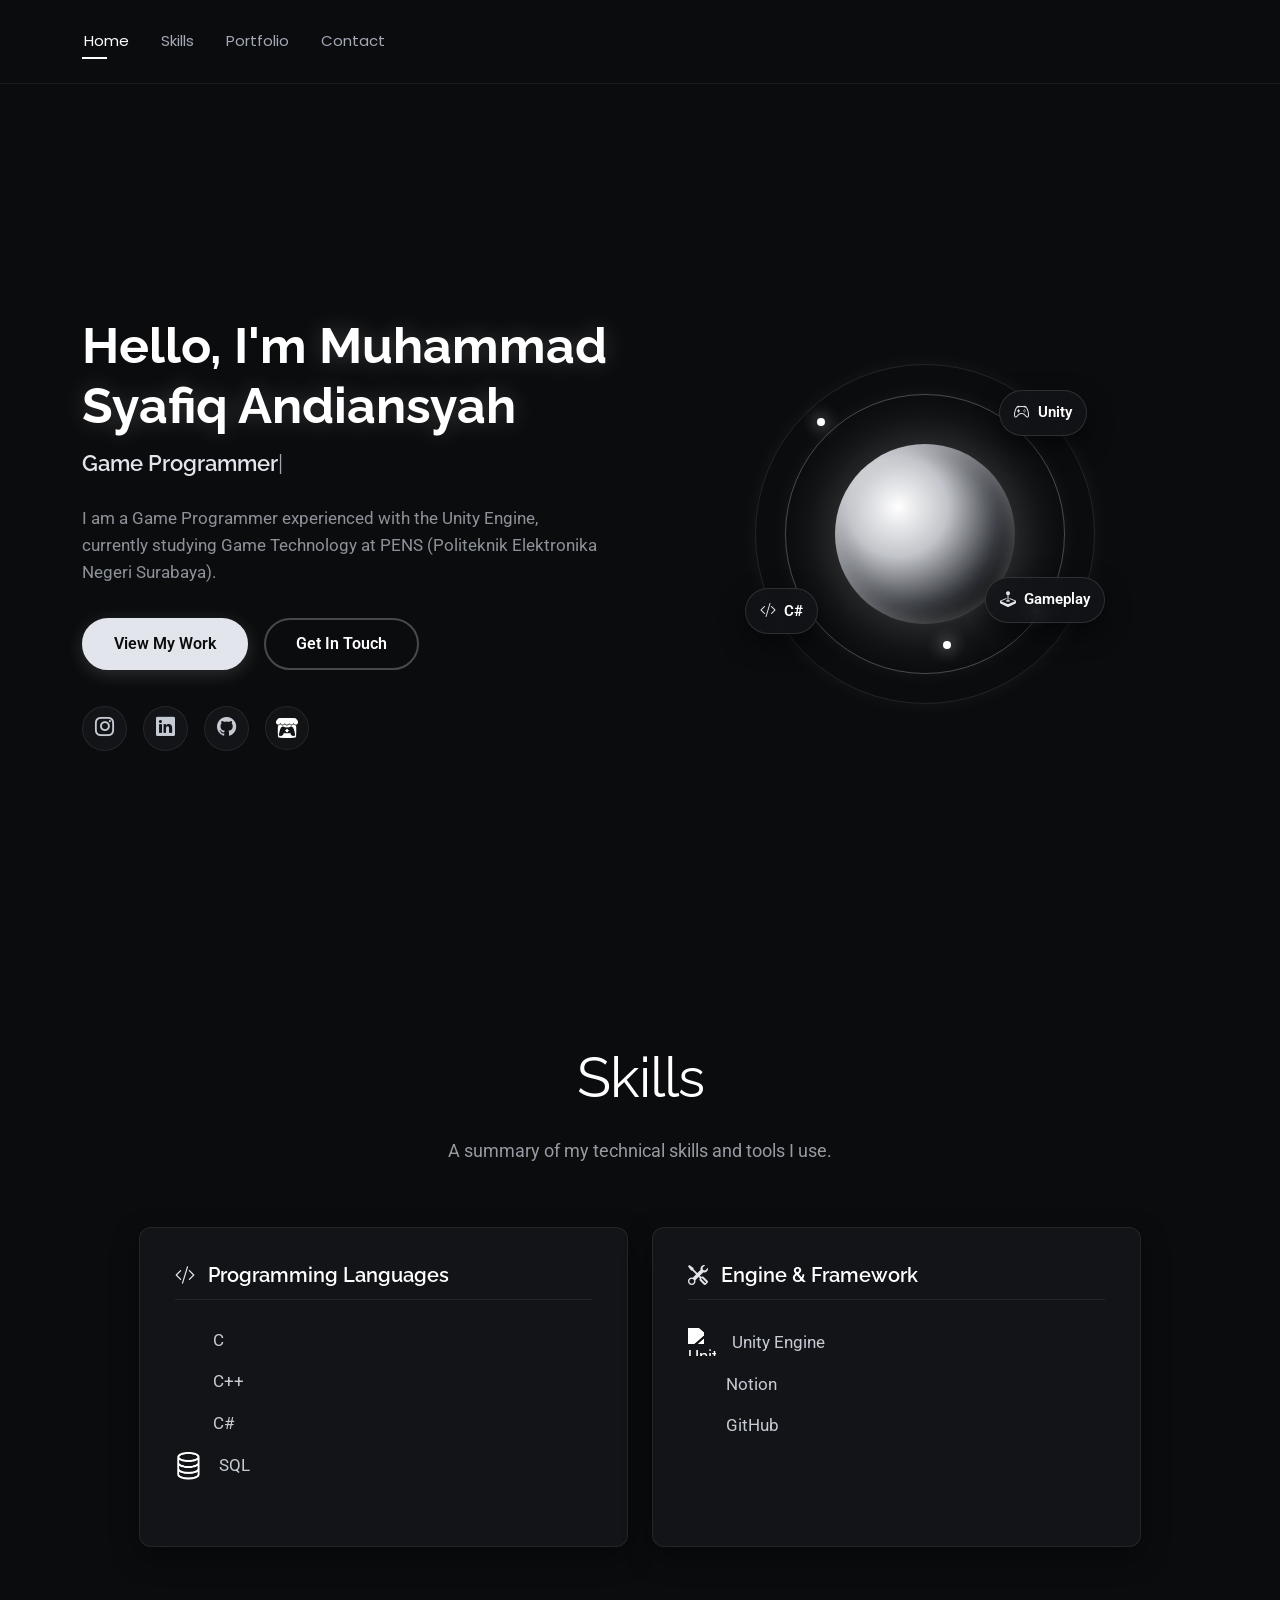
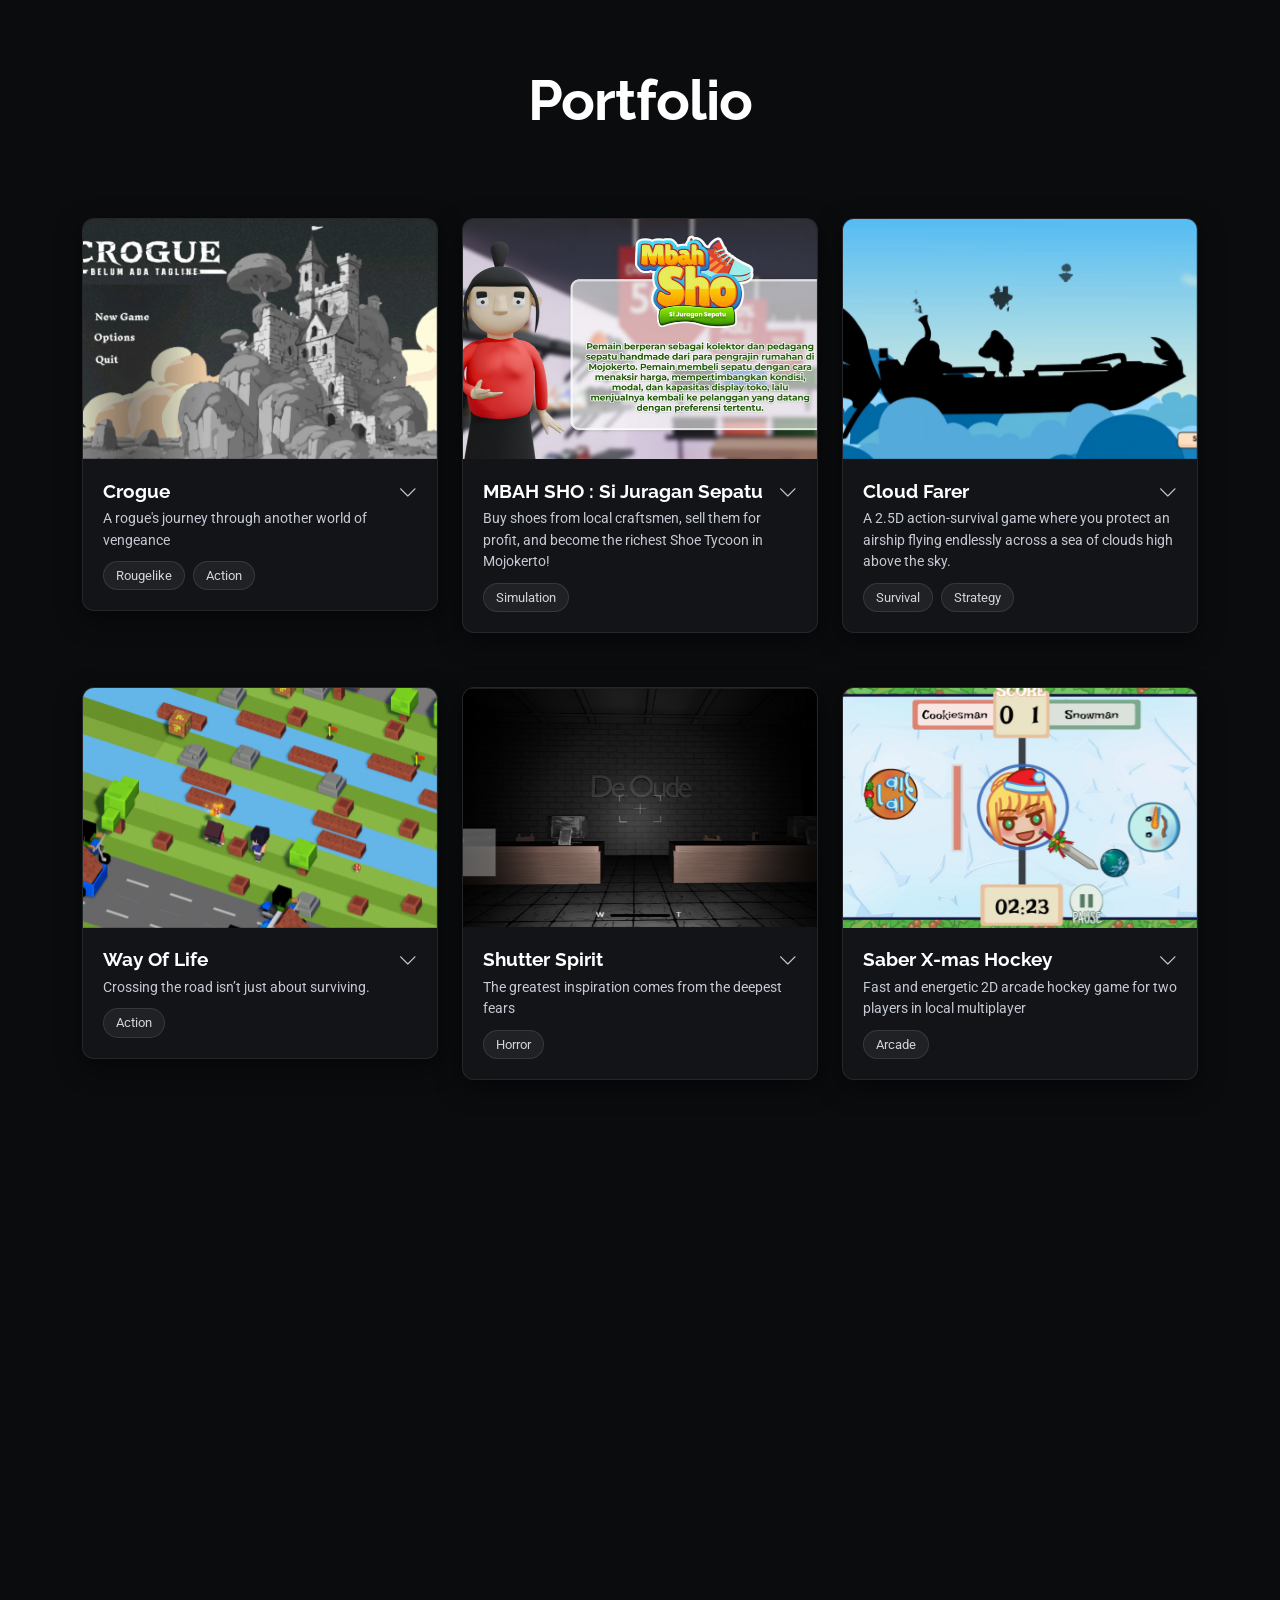
==== commit 6a1cd5e9: "update theme" ====
--- a/index.html
+++ b/index.html
@@ -8,8 +8,8 @@
     <meta name="keywords" content="" />
 
     <!-- Favicons -->
-    <link href="assets/img/favicon.png" rel="icon" />
-    <link href="assets/img/apple-touch-icon.png" rel="apple-touch-icon" />
+    <!-- <link href="assets/img/favicon.png" rel="icon" /> -->
+    <!-- <link href="assets/img/apple-touch-icon.png" rel="apple-touch-icon" /> -->
 
     <!-- Fonts -->
     <link href="https://fonts.googleapis.com" rel="preconnect" />
@@ -69,8 +69,8 @@
                   Technology at PENS (Politeknik Elektronika Negeri Surabaya).
                 </p>
                 <div class="hero-actions" data-aos="fade-up" data-aos-delay="500">
-                  <a href="portfolio.html" class="btn btn-primary">View My Work</a>
-                  <a href="contact.html" class="btn btn-outline">Get In Touch</a>
+                  <a href="#portfolio" class="btn btn-primary">View My Work</a>
+                  <a href="#contact" class="btn btn-outline">Get In Touch</a>
                 </div>
                 <div class="social-links" data-aos="fade-up" data-aos-delay="600">
                   <a href="https://www.instagram.com/syafiqqand?igsh=MWN4ZGdsaHE5NWswaQ==">
@@ -867,11 +867,8 @@
 
     <!-- Vendor JS Files -->
     <script src="assets/vendor/bootstrap/js/bootstrap.bundle.min.js"></script>
-    <script src="assets/vendor/php-email-form/validate.js"></script>
     <script src="assets/vendor/aos/aos.js"></script>
     <script src="assets/vendor/typed.js/typed.umd.js"></script>
-    <script src="assets/vendor/waypoints/noframework.waypoints.js"></script>
-    <script src="assets/vendor/purecounter/purecounter_vanilla.js"></script>
     <script src="assets/vendor/swiper/swiper-bundle.min.js"></script>
     <script src="assets/vendor/imagesloaded/imagesloaded.pkgd.min.js"></script>
     <script src="assets/vendor/isotope-layout/isotope.pkgd.min.js"></script>
--- a/assets/css/main.css
+++ b/assets/css/main.css
@@ -20,44 +20,67 @@
   --nav-font: "Poppins", sans-serif;
 }
 
-/* Global Colors - The following color variables are used throughout the website. Updating them here will change the color scheme of the entire website */
+/* Global Colors - Full Black & Brushed Silver Theme */
 :root {
-  --background-color: #101a20; /* Background color for the entire website, including individual sections */
-  --default-color: #e7f2f7; /* Default color used for the majority of the text content across the entire website */
-  --heading-color: #ffffff; /* Color for headings, subheadings and title throughout the website */
-  --accent-color: #1387c1; /* Accent color that represents your brand on the website. It's used for buttons, links, and other elements that need to stand out */
-  --surface-color: #141f26; /* The surface color is used as a background of boxed elements within sections, such as cards, icon boxes, or other elements that require a visual separation from the global background. */
-  --contrast-color: #ffffff; /* Contrast color for text, ensuring readability against backgrounds of accent, heading, or default colors. */
-}
-
-/* Nav Menu Colors - The following color variables are used specifically for the navigation menu. They are separate from the global colors to allow for more customization options */
+  --background-color: #0b0c0e; /* Deep Obsidian Black */
+  --default-color: #c5cad3; /* Refined Platinum/Silver text */
+  --heading-color: #ffffff; /* Pure Brilliant White */
+  --accent-color: #e2e5eb; /* Crisp Brushed Silver */
+  --surface-color: #131418; /* Dark Charcoal Carbon Surface */
+  --contrast-color: #0b0c0e; /* Deep Black for high contrast on silver accent buttons */
+}
+
+/* Nav Menu Colors */
 :root {
-  --nav-color: #ffffff; /* The default color of the main navmenu links */
-  --nav-hover-color: #1387c1; /* Applied to main navmenu links when they are hovered over or active */
-  --nav-mobile-background-color: #213642; /* Used as the background color for mobile navigation menu */
-  --nav-dropdown-background-color: #051117; /* Used as the background color for dropdown items that appear when hovering over primary navigation items */
-  --nav-dropdown-color: #e7f2f7; /* Used for navigation links of the dropdown items in the navigation menu. */
-  --nav-dropdown-hover-color: #1387c1; /* Similar to --nav-hover-color, this color is applied to dropdown navigation links when they are hovered over. */
-}
-
-/* Color Presets - These classes override global colors when applied to any section or element, providing reuse of the sam color scheme. */
-
+  --nav-color: #a4a9b6; /* Muted Silver */
+  --nav-hover-color: #ffffff; /* Pure White */
+  --nav-mobile-background-color: #111216;
+  --nav-dropdown-background-color: #0b0c0e;
+  --nav-dropdown-color: #c5cad3;
+  --nav-dropdown-hover-color: #ffffff;
+}
+
+/* Color Presets */
 .light-background {
-  --background-color: #142027;
-  --surface-color: #325264;
+  --background-color: #0e0f13;
+  --surface-color: #17181e;
 }
 
 .dark-background {
-  --background-color: #0b1419;
-  --default-color: #ffffff;
+  --background-color: #060607;
+  --default-color: #e2e5eb;
   --heading-color: #ffffff;
-  --surface-color: #252525;
-  --contrast-color: #ffffff;
+  --surface-color: #101114;
+  --contrast-color: #0b0c0e;
 }
 
 /* Smooth scroll */
 :root {
   scroll-behavior: smooth;
+}
+
+/* Custom Scrollbar */
+::-webkit-scrollbar {
+  width: 9px;
+}
+
+::-webkit-scrollbar-track {
+  background: #0b0c0e;
+}
+
+::-webkit-scrollbar-thumb {
+  background: #23252c;
+  border-radius: 4px;
+}
+
+::-webkit-scrollbar-thumb:hover {
+  background: #3c404b;
+}
+
+/* Custom Text Selection */
+::selection {
+  background-color: #ffffff;
+  color: #000000;
 }
 
 /*--------------------------------------------------------------
@@ -208,7 +231,10 @@
 /* Global Header on Scroll
 ------------------------------*/
 .scrolled .header {
-  --background-color: rgba(16, 26, 32, 0.9);
+  --background-color: rgba(11, 12, 14, 0.85);
+  backdrop-filter: blur(14px);
+  -webkit-backdrop-filter: blur(14px);
+  border-bottom: 1px solid rgba(255, 255, 255, 0.08);
 }
 
 /*--------------------------------------------------------------
@@ -463,7 +489,9 @@
     position: fixed;
     overflow: hidden;
     inset: 0;
-    background: rgba(33, 37, 41, 0.8);
+    background: rgba(11, 12, 14, 0.95);
+    backdrop-filter: blur(16px);
+    -webkit-backdrop-filter: blur(16px);
     transition: 0.3s;
   }
 
@@ -720,8 +748,9 @@
 }
 
 .hero .hero-content h1 .highlight {
-  color: var(--accent-color);
+  color: #ffffff;
   position: relative;
+  text-shadow: 0 0 25px rgba(255, 255, 255, 0.2);
 }
 
 .hero .hero-content h1 .highlight::after {
@@ -733,8 +762,9 @@
   height: 3px;
   background: linear-gradient(
     90deg,
-    var(--accent-color),
-    color-mix(in srgb, var(--accent-color), transparent 50%)
+    #ffffff,
+    rgba(226, 229, 235, 0.6) 60%,
+    transparent
   );
   border-radius: 2px;
 }
@@ -790,22 +820,29 @@
   background: var(--accent-color);
   color: var(--contrast-color);
   border-color: var(--accent-color);
+  box-shadow: 0 4px 18px rgba(255, 255, 255, 0.15);
 }
 
 .hero .hero-actions .btn.btn-primary:hover {
-  background: color-mix(in srgb, var(--accent-color), black 15%);
-  border-color: color-mix(in srgb, var(--accent-color), black 15%);
+  background: #ffffff;
+  color: #000000;
+  border-color: #ffffff;
   transform: translateY(-2px);
+  box-shadow: 0 6px 25px rgba(255, 255, 255, 0.35);
 }
 
 .hero .hero-actions .btn.btn-outline {
   background: transparent;
-  color: var(--accent-color);
-  border-color: var(--accent-color);
+  color: var(--heading-color);
+  border-color: rgba(255, 255, 255, 0.25);
 }
 
 .hero .hero-actions .btn.btn-outline:hover {
+  background: rgba(255, 255, 255, 0.08);
+  color: #ffffff;
+  border-color: rgba(255, 255, 255, 0.6);
   transform: translateY(-2px);
+  box-shadow: 0 6px 20px rgba(255, 255, 255, 0.1);
 }
 
 @media (max-width: 576px) {
@@ -827,6 +864,7 @@
   width: 45px;
   height: 45px;
   background: var(--surface-color);
+  border: 1px solid rgba(255, 255, 255, 0.08);
   border-radius: 50%;
   display: flex;
   align-items: center;
@@ -837,10 +875,11 @@
 }
 
 .hero .social-links a:hover {
-  background: var(--accent-color);
-  color: var(--contrast-color);
+  background: #ffffff;
+  border-color: #ffffff;
+  color: #000000;
   transform: translateY(-3px);
-  box-shadow: 0 8px 25px color-mix(in srgb, var(--accent-color), transparent 70%);
+  box-shadow: 0 0 20px rgba(255, 255, 255, 0.4);
 }
 
 .hero .hero-image {
@@ -861,12 +900,13 @@
   height: 180px;
   border-radius: 50%;
   background: radial-gradient(
-    circle at 30% 30%,
-    color-mix(in srgb, var(--accent-color), transparent 10%),
-    color-mix(in srgb, var(--accent-color), transparent 65%) 55%,
-    transparent 70%
+    circle at 35% 35%,
+    #ffffff 0%,
+    rgba(226, 229, 235, 0.85) 30%,
+    rgba(140, 145, 158, 0.4) 60%,
+    rgba(11, 12, 14, 0.2) 75%
   );
-  box-shadow: 0 25px 60px color-mix(in srgb, var(--accent-color), transparent 80%);
+  box-shadow: 0 0 60px rgba(255, 255, 255, 0.25), inset 0 0 20px rgba(255, 255, 255, 0.4);
 }
 
 .hero .hero-visual .visual-ring {
@@ -874,24 +914,25 @@
   width: 280px;
   height: 280px;
   border-radius: 50%;
-  border: 2px solid color-mix(in srgb, var(--accent-color), transparent 65%);
+  border: 1.5px solid rgba(255, 255, 255, 0.25);
+  box-shadow: 0 0 20px rgba(255, 255, 255, 0.05);
   animation: float 4s ease-in-out infinite;
 }
 
 .hero .hero-visual .visual-ring.ring-two {
   width: 340px;
   height: 340px;
-  border-color: color-mix(in srgb, var(--default-color), transparent 80%);
+  border-color: rgba(255, 255, 255, 0.1);
   animation-delay: 1.2s;
 }
 
 .hero .hero-visual .visual-particle {
   position: absolute;
-  width: 10px;
-  height: 10px;
+  width: 8px;
+  height: 8px;
   border-radius: 50%;
-  background: color-mix(in srgb, var(--accent-color), transparent 10%);
-  box-shadow: 0 0 18px color-mix(in srgb, var(--accent-color), transparent 70%);
+  background: #ffffff;
+  box-shadow: 0 0 16px rgba(255, 255, 255, 0.9);
   animation: float 3s ease-in-out infinite;
 }
 
@@ -919,12 +960,14 @@
   gap: 8px;
   padding: 10px 14px;
   border-radius: 999px;
-  background: color-mix(in srgb, var(--surface-color), transparent 8%);
-  border: 1px solid color-mix(in srgb, var(--accent-color), transparent 70%);
-  color: var(--default-color);
+  background: rgba(19, 20, 24, 0.85);
+  backdrop-filter: blur(8px);
+  -webkit-backdrop-filter: blur(8px);
+  border: 1px solid rgba(255, 255, 255, 0.12);
+  color: #ffffff;
   font-size: 0.95rem;
   font-weight: 600;
-  box-shadow: 0 12px 25px color-mix(in srgb, var(--accent-color), transparent 85%);
+  box-shadow: 0 10px 25px rgba(0, 0, 0, 0.5);
   animation: float 3.5s ease-in-out infinite;
   transition:
     transform 0.25s ease,
@@ -940,8 +983,8 @@
 
 .hero .hero-visual .visual-chip:hover {
   transform: scale(1.18) rotate(-6deg) translateY(-2px);
-  border-color: color-mix(in srgb, var(--accent-color), transparent 35%);
-  box-shadow: 0 18px 30px color-mix(in srgb, var(--accent-color), transparent 70%);
+  border-color: rgba(255, 255, 255, 0.4);
+  box-shadow: 0 16px 30px rgba(0, 0, 0, 0.6), 0 0 15px rgba(255, 255, 255, 0.1);
 }
 
 .hero .hero-visual .chip-one {
@@ -1104,7 +1147,28 @@
   }
 
   .hero .hero-visual .visual-chip {
-    display: none;
+    padding: 6px 10px;
+    font-size: 0.75rem;
+    gap: 5px;
+  }
+
+  .hero .hero-visual .visual-chip i {
+    font-size: 0.8rem;
+  }
+
+  .hero .hero-visual .chip-one {
+    top: 5%;
+    right: 0;
+  }
+
+  .hero .hero-visual .chip-two {
+    bottom: 15%;
+    left: -5%;
+  }
+
+  .hero .hero-visual .chip-three {
+    top: 60%;
+    right: -5%;
   }
 }
 
@@ -1379,9 +1443,17 @@
 --------------------------------------------------------------*/
 .skills .skill-box {
   background-color: var(--surface-color);
-  padding: 2rem;
-  border-radius: 8px;
-  box-shadow: 0 0 20px rgba(0, 0, 0, 0.05);
+  padding: 2.2rem;
+  border-radius: 12px;
+  border: 1px solid rgba(255, 255, 255, 0.08);
+  box-shadow: 0 10px 28px rgba(0, 0, 0, 0.4);
+  transition: all 0.3s ease;
+}
+
+.skills .skill-box:hover {
+  border-color: rgba(255, 255, 255, 0.2);
+  box-shadow: 0 14px 34px rgba(0, 0, 0, 0.55), 0 0 15px rgba(255, 255, 255, 0.03);
+  transform: translateY(-4px);
 }
 
 .skills .skill-box.big {
@@ -1398,9 +1470,9 @@
   display: flex;
   align-items: center;
   gap: 8px;
-  padding: 6px 0;
+  padding: 8px 0;
   font-size: 1.05rem;
-  color: color-mix(in srgb, var(--default-color), transparent 10%);
+  color: var(--default-color);
 }
 
 .skills .skill-list i.devicon-github-original {
@@ -1424,9 +1496,16 @@
 }
 
 .skills .skill-box h3 {
-  font-size: 1.2rem;
-  margin-bottom: 1rem;
+  font-size: 1.25rem;
+  margin-bottom: 1.25rem;
   font-weight: 600;
+  color: var(--heading-color);
+  border-bottom: 1px solid rgba(255, 255, 255, 0.08);
+  padding-bottom: 0.75rem;
+}
+
+.skills .skill-box h3 i {
+  color: var(--accent-color);
 }
 
 .skills .skill-box p {
@@ -1464,9 +1543,10 @@
 --------------------------------------------------------------*/
 .contact .info-box {
   background: var(--surface-color);
-  border-radius: 0.75rem;
-  padding: 1.25rem;
-  box-shadow: 0 10px 30px rgba(0, 0, 0, 0.12);
+  border-radius: 1rem;
+  padding: 1.75rem;
+  border: 1px solid rgba(255, 255, 255, 0.08);
+  box-shadow: 0 15px 35px rgba(0, 0, 0, 0.45);
 }
 
 .contact-links {
@@ -1478,23 +1558,26 @@
 .contact-link {
   display: flex;
   align-items: center;
-  gap: 14px;
-  padding: 14px 18px;
+  gap: 16px;
+  padding: 16px 20px;
   border-radius: 0.75rem;
   text-decoration: none;
-  border: 1px solid rgba(255, 255, 255, 0.03);
+  border: 1px solid rgba(255, 255, 255, 0.08);
   transition:
-    transform 0.12s ease,
-    background 0.12s ease,
-    box-shadow 0.12s ease;
-  color: var(--contrast-color);
-  background: linear-gradient(180deg, rgba(255, 255, 255, 0.01), rgba(0, 0, 0, 0.02));
+    transform 0.25s ease,
+    background 0.25s ease,
+    border-color 0.25s ease,
+    box-shadow 0.25s ease;
+  color: #ffffff !important;
+  background: rgba(255, 255, 255, 0.02);
 }
 
 .contact-link:hover {
   transform: translateY(-3px);
-  box-shadow: 0 8px 22px rgba(0, 0, 0, 0.14);
-  background: linear-gradient(180deg, rgba(255, 255, 255, 0.02), rgba(0, 0, 0, 0.04));
+  border-color: rgba(255, 255, 255, 0.3);
+  background: rgba(255, 255, 255, 0.06);
+  box-shadow: 0 10px 25px rgba(0, 0, 0, 0.5), 0 0 15px rgba(255, 255, 255, 0.04);
+  color: #ffffff !important;
 }
 
 .contact-link .icon {
@@ -1504,22 +1587,30 @@
   display: inline-flex;
   align-items: center;
   justify-content: center;
-  background: rgba(255, 255, 255, 0.03);
+  background: rgba(255, 255, 255, 0.05);
+  border: 1px solid rgba(255, 255, 255, 0.1);
   flex-shrink: 0;
+  color: #ffffff;
 }
 
 .contact-link .icon i {
-  font-size: 1.15rem;
+  font-size: 1.25rem;
+  color: #ffffff;
 }
 
 .contact-text {
   font-weight: 500;
-  font-size: 1rem;
+  font-size: 1.05rem;
+  color: #e2e5eb;
+}
+
+.contact-link:hover .contact-text {
+  color: #ffffff;
 }
 
 .contact-link .icon img.contact-icon {
-  width: 28px;
-  height: 28px;
+  width: 26px;
+  height: 26px;
   object-fit: contain;
   display: block;
 }
@@ -2007,37 +2098,45 @@
 }
 
 .portfolio .portfolio-filters li {
-  padding: 8px 20px;
+  padding: 8px 22px;
   font-size: 0.95rem;
   font-weight: 500;
   border-radius: 30px;
   cursor: pointer;
   transition: all 0.3s ease;
-  background-color: color-mix(in srgb, var(--accent-color), transparent 90%);
-  color: var(--accent-color);
+  background-color: rgba(255, 255, 255, 0.04);
+  border: 1px solid rgba(255, 255, 255, 0.08);
+  color: #a6abb7;
 }
 
 .portfolio .portfolio-filters li:hover {
-  background-color: color-mix(in srgb, var(--accent-color), transparent 80%);
+  background-color: rgba(255, 255, 255, 0.1);
+  border-color: rgba(255, 255, 255, 0.2);
+  color: #ffffff;
 }
 
 .portfolio .portfolio-filters li.filter-active {
-  background-color: var(--accent-color);
-  color: var(--contrast-color);
+  background-color: #ffffff;
+  border-color: #ffffff;
+  color: #000000;
+  font-weight: 600;
+  box-shadow: 0 0 20px rgba(255, 255, 255, 0.25);
 }
 
 .portfolio .portfolio-card {
   background-color: var(--surface-color);
-  border-radius: 10px;
+  border: 1px solid rgba(255, 255, 255, 0.08);
+  border-radius: 12px;
   overflow: hidden;
-  box-shadow: 0 5px 15px rgba(0, 0, 0, 0.05);
+  box-shadow: 0 8px 25px rgba(0, 0, 0, 0.5);
   margin-bottom: 30px;
-  transition: all 0.3s ease;
+  transition: all 0.35s ease;
 }
 
 .portfolio .portfolio-card:hover {
-  transform: translateY(-10px);
-  box-shadow: 0 10px 30px rgba(0, 0, 0, 0.1);
+  transform: translateY(-8px);
+  border-color: rgba(255, 255, 255, 0.25);
+  box-shadow: 0 16px 36px rgba(0, 0, 0, 0.7), 0 0 20px rgba(255, 255, 255, 0.04);
 }
 
 .portfolio .portfolio-card:hover .portfolio-img .portfolio-overlay {
@@ -2099,7 +2198,7 @@
   left: 0;
   width: 100%;
   height: 100%;
-  background: rgba(0, 0, 0, 0.6);
+  background: rgba(0, 0, 0, 0.7);
   display: flex;
   align-items: center;
   justify-content: center;
@@ -2112,8 +2211,8 @@
 .portfolio .portfolio-card .portfolio-img .portfolio-overlay a {
   width: 45px;
   height: 45px;
-  background-color: var(--accent-color);
-  color: var(--contrast-color);
+  background-color: #ffffff;
+  color: #000000;
   border-radius: 50%;
   display: flex;
   align-items: center;
@@ -2123,8 +2222,10 @@
 }
 
 .portfolio .portfolio-card .portfolio-img .portfolio-overlay a:hover {
-  background-color: color-mix(in srgb, var(--accent-color), #fff 20%);
-  transform: translateY(-5px);
+  background-color: #e2e5eb;
+  color: #000000;
+  transform: translateY(-5px) scale(1.05);
+  box-shadow: 0 0 18px rgba(255, 255, 255, 0.4);
 }
 
 .portfolio .portfolio-card .portfolio-info {
@@ -2154,25 +2255,27 @@
   font-size: 0.8rem;
   padding: 4px 12px;
   border-radius: 20px;
-  background-color: color-mix(in srgb, var(--accent-color), transparent 90%);
-  color: var(--accent-color);
+  background-color: rgba(255, 255, 255, 0.06);
+  border: 1px solid rgba(255, 255, 255, 0.1);
+  color: #d1d5db;
 }
 
 .portfolio .btn-primary {
-  background-color: var(--accent-color);
-  border-color: var(--accent-color);
-  color: var(--contrast-color);
+  background-color: #ffffff;
+  border-color: #ffffff;
+  color: #000000;
   padding: 12px 30px;
   font-weight: 600;
-  border-radius: 5px;
+  border-radius: 6px;
   transition: all 0.3s ease;
 }
 
 .portfolio .btn-primary:hover {
-  background-color: color-mix(in srgb, var(--accent-color), #000 10%);
-  border-color: color-mix(in srgb, var(--accent-color), #000 10%);
+  background-color: #e2e5eb;
+  border-color: #e2e5eb;
+  color: #000000;
   transform: translateY(-3px);
-  box-shadow: 0 5px 15px rgba(0, 0, 0, 0.1);
+  box-shadow: 0 6px 20px rgba(255, 255, 255, 0.3);
 }
 
 /*--------------------------------------------------------------
@@ -2602,158 +2705,7 @@
   }
 }
 
-/*--------------------------------------------------------------
-# Contact Section
---------------------------------------------------------------*/
-.contact .info-box {
-  background-color: var(--surface-color);
-  padding: 3rem;
-  border-radius: 1rem;
-  height: 100%;
-}
-
-.contact .info-box h3 {
-  color: var(--contrast-color);
-  font-size: 2rem;
-  margin-bottom: 1rem;
-}
-
-@media (max-width: 767.98px) {
-  .contact .info-box h3 {
-    font-size: 1.75rem;
-  }
-}
-
-.contact .info-box p {
-  opacity: 0.8;
-  margin-bottom: 2rem;
-}
-
-.contact .info-box a {
-  color: var(--contrast-color);
-}
-
-@media (max-width: 992px) {
-  .contact .info-box {
-    padding: 1.5rem;
-  }
-}
-
-.contact .info-item {
-  display: flex;
-  gap: 1.5rem;
-  margin-bottom: 2rem;
-}
-
-.contact .info-item:last-child {
-  margin-bottom: 0;
-}
-
-.contact .info-item .icon-box {
-  width: 3.5rem;
-  height: 3.5rem;
-  background-color: var(--surface-color);
-  border-radius: 50%;
-  display: flex;
-  align-items: center;
-  justify-content: center;
-  flex-shrink: 0;
-  transition: 0.3s;
-}
-
-.contact .info-item .icon-box i {
-  font-size: 1.5rem;
-  color: var(--contrast-color);
-}
-
-.contact .info-item:hover .icon-box {
-  background-color: var(--accent-color);
-}
-
-.contact .info-item .content h4 {
-  color: var(--contrast-color);
-  font-size: 1.25rem;
-  margin-bottom: 0.5rem;
-  font-weight: 700;
-}
-
-.contact .info-item .content p {
-  margin-bottom: 0.25rem;
-  font-size: 0.95rem;
-}
-
-.contact .info-item .content p:last-child {
-  margin-bottom: 0;
-}
-
-.contact .contact-form {
-  background-color: var(--surface-color);
-  padding: 3rem;
-  border-radius: 1rem;
-  height: 100%;
-  box-shadow: 0 0 25px rgba(0, 0, 0, 0.05);
-}
-
-@media (max-width: 992px) {
-  .contact .contact-form {
-    padding: 1.5rem;
-  }
-}
-
-.contact .contact-form h3 {
-  font-size: 2rem;
-  margin-bottom: 1rem;
-}
-
-@media (max-width: 768px) {
-  .contact .contact-form h3 {
-    font-size: 1.75rem;
-  }
-}
-
-.contact .contact-form p {
-  color: color-mix(in srgb, var(--default-color), transparent 25%);
-  margin-bottom: 2rem;
-}
-
-.contact .contact-form .form-control,
-.contact .contact-form .form-select {
-  padding: 0.875rem 1.25rem;
-  border-color: color-mix(in srgb, var(--default-color), transparent 90%);
-  border-radius: 0.5rem;
-  background-color: transparent;
-  color: var(--default-color);
-}
-
-.contact .contact-form .form-control:focus,
-.contact .contact-form .form-select:focus {
-  box-shadow: none;
-  border-color: var(--accent-color);
-}
-
-.contact .contact-form .form-control::placeholder,
-.contact .contact-form .form-select::placeholder {
-  color: color-mix(in srgb, var(--default-color), transparent 50%);
-}
-
-.contact .contact-form .btn {
-  background-color: color-mix(in srgb, var(--surface-color), transparent 80%);
-  color: var(--contrast-color);
-  padding: 1rem 2rem;
-  border-radius: 2rem;
-  display: inline-flex;
-  align-items: center;
-  gap: 0.5rem;
-  transition: 0.3s;
-}
-
-.contact .contact-form .btn i {
-  font-size: 1.25rem;
-}
-
-.contact .contact-form .btn:hover {
-  background-color: color-mix(in srgb, var(--surface-color), transparent 70%);
-}
+
 
 /*--------------------------------------------------------------
 # Starter Section Section
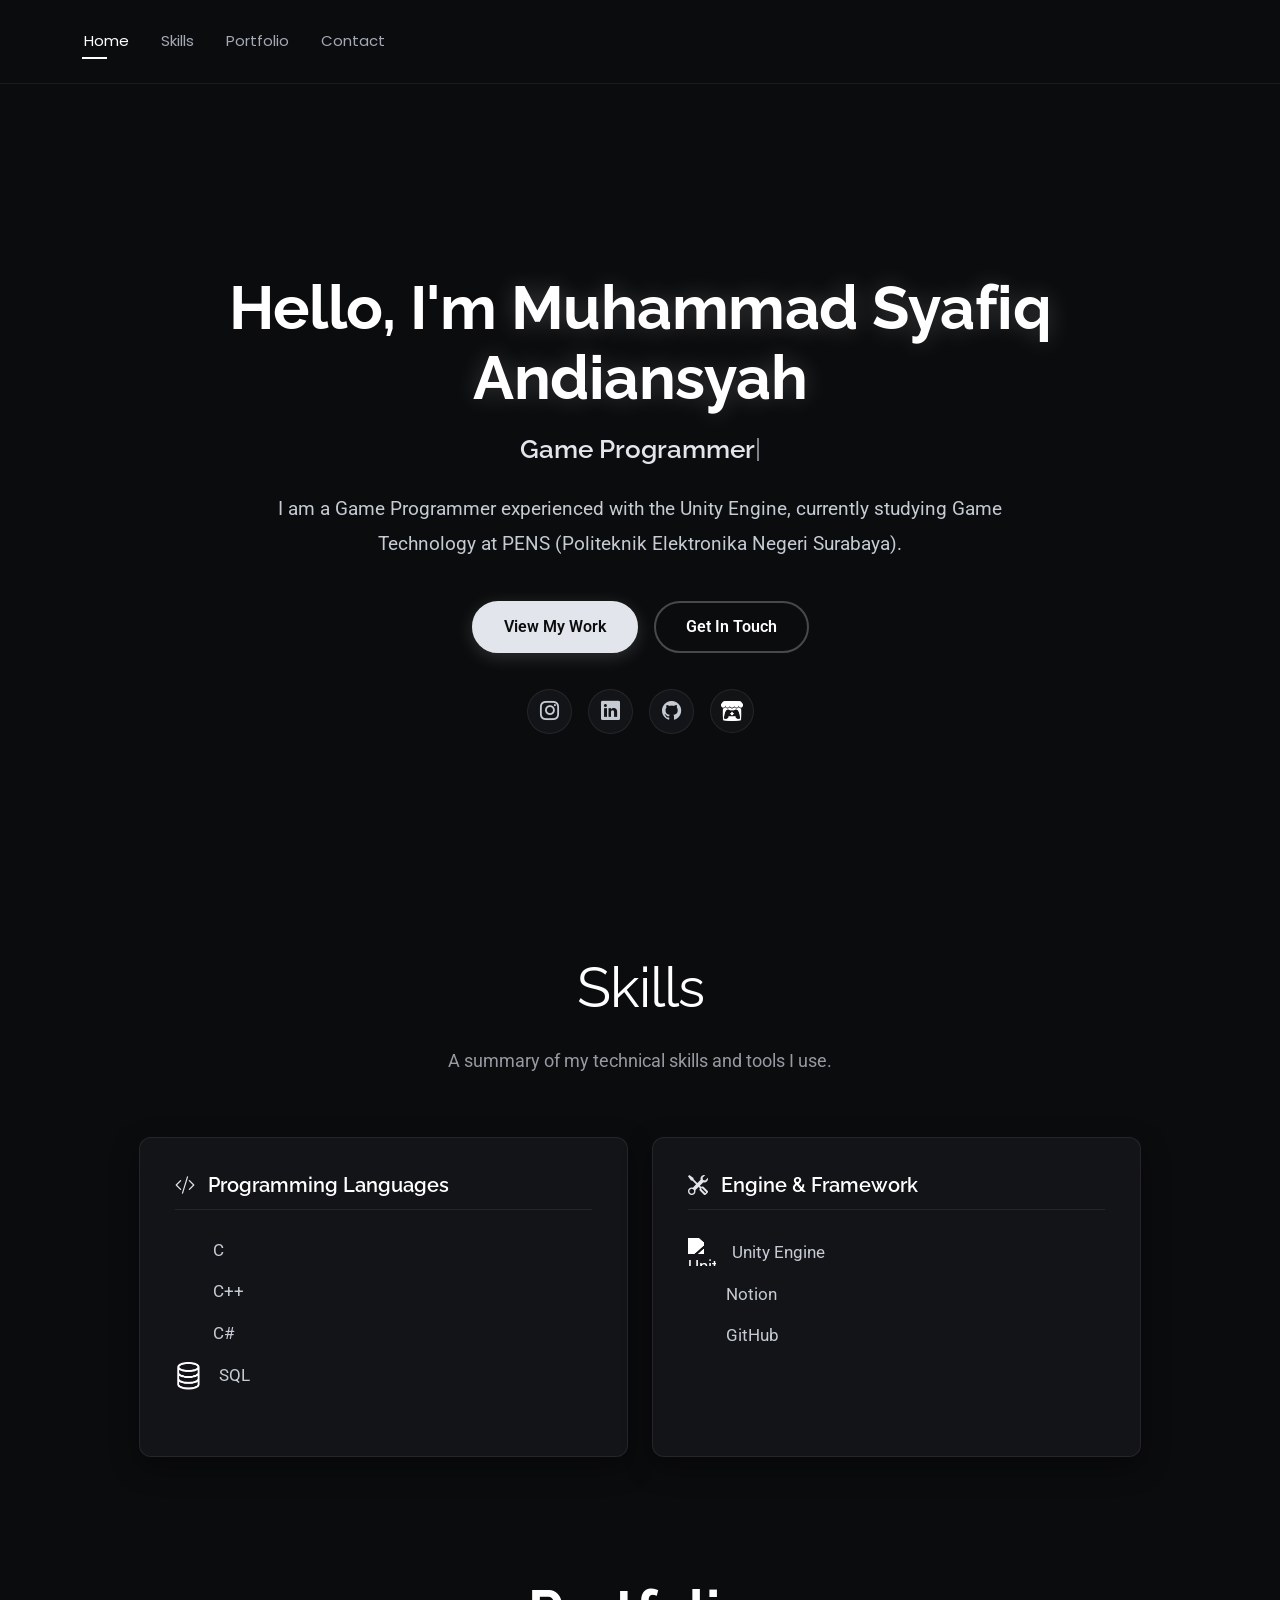
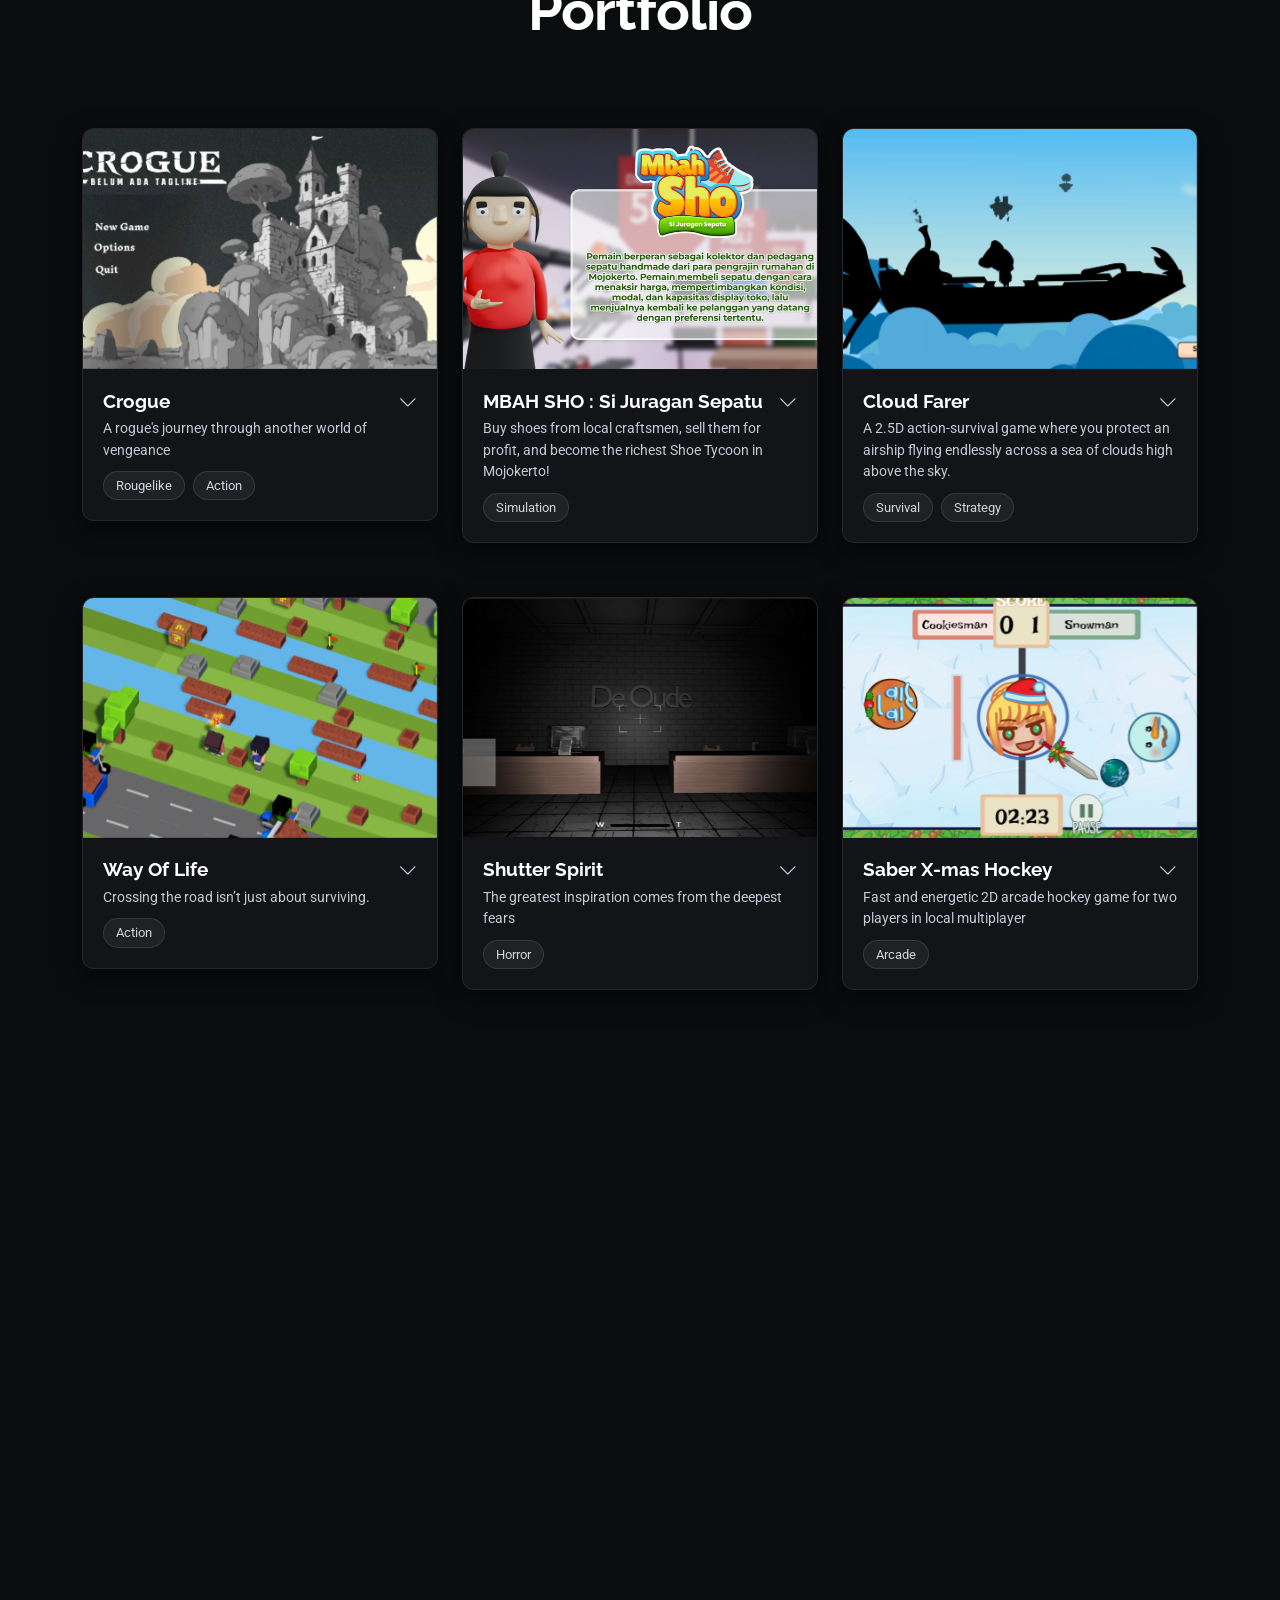
==== commit ddf8186f: "centering layout homepage" ====
--- a/index.html
+++ b/index.html
@@ -54,9 +54,9 @@
       <!-- Hero Section -->
       <section id="hero" class="hero section">
         <div class="container" data-aos="fade-up" data-aos-delay="100">
-          <div class="row gy-4 align-items-center">
-            <div class="col-lg-6 order-2 order-lg-1">
-              <div class="hero-content">
+          <div class="row justify-content-center">
+            <div class="col-lg-10 col-xl-9">
+              <div class="hero-content text-center">
                 <h1 data-aos="fade-up" data-aos-delay="200">
                   Hello, I'm
                   <span class="highlight">Muhammad Syafiq Andiansyah</span>
@@ -91,30 +91,6 @@
                 </div>
               </div>
             </div>
-            <div class="col-lg-6 order-1 order-lg-2">
-              <div class="hero-image" data-aos="zoom-in" data-aos-delay="300">
-                <div class="hero-visual" aria-hidden="true">
-                  <div class="visual-core"></div>
-                  <div class="visual-ring"></div>
-                  <div class="visual-ring ring-two"></div>
-                  <div class="visual-particle particle-one"></div>
-                  <div class="visual-particle particle-two"></div>
-                  <div class="visual-particle particle-three"></div>
-                  <div class="visual-chip chip-one">
-                    <i class="bi bi-controller"></i>
-                    <span>Unity</span>
-                  </div>
-                  <div class="visual-chip chip-two">
-                    <i class="bi bi-code-slash"></i>
-                    <span>C#</span>
-                  </div>
-                  <div class="visual-chip chip-three">
-                    <i class="bi bi-joystick"></i>
-                    <span>Gameplay</span>
-                  </div>
-                </div>
-              </div>
-            </div>
           </div>
         </div>
       </section>
--- a/assets/css/main.css
+++ b/assets/css/main.css
@@ -734,17 +734,25 @@
 # Hero Section
 --------------------------------------------------------------*/
 .hero {
-  padding: 80px 0;
-  min-height: 100vh;
+  padding: 120px 0 90px;
+  min-height: 90vh;
   display: flex;
   align-items: center;
 }
 
+.hero .hero-content {
+  text-align: center;
+  display: flex;
+  flex-direction: column;
+  align-items: center;
+}
+
 .hero .hero-content h1 {
-  font-size: 3.1rem;
+  font-size: 3.8rem;
   font-weight: 700;
-  margin-bottom: 1rem;
-  line-height: 1.2;
+  margin-bottom: 1.25rem;
+  line-height: 1.15;
+  letter-spacing: -0.5px;
 }
 
 .hero .hero-content h1 .highlight {
@@ -762,21 +770,27 @@
   height: 3px;
   background: linear-gradient(
     90deg,
-    #ffffff,
-    rgba(226, 229, 235, 0.6) 60%,
+    transparent,
+    #ffffff 50%,
     transparent
   );
   border-radius: 2px;
 }
 
+@media (max-width: 992px) {
+  .hero .hero-content h1 {
+    font-size: 3rem;
+  }
+}
+
 @media (max-width: 768px) {
   .hero .hero-content h1 {
-    font-size: 2.5rem;
+    font-size: 2.3rem;
   }
 }
 
 .hero .hero-content h2 {
-  font-size: 1.35rem;
+  font-size: 1.65rem;
   font-weight: 400;
   margin-bottom: 1.75rem;
   color: color-mix(in srgb, var(--default-color), transparent 20%);
@@ -789,20 +803,30 @@
 
 @media (max-width: 768px) {
   .hero .hero-content h2 {
-    font-size: 1.25rem;
+    font-size: 1.3rem;
   }
 }
 
 .hero .hero-content p {
-  font-size: 1.05rem;
-  line-height: 1.6;
-  margin-bottom: 2rem;
-  color: color-mix(in srgb, var(--default-color), transparent 30%);
-  max-width: 520px;
+  font-size: 1.2rem;
+  line-height: 1.8;
+  margin-bottom: 2.5rem;
+  color: var(--default-color);
+  max-width: 780px;
+  margin-left: auto;
+  margin-right: auto;
+}
+
+@media (max-width: 768px) {
+  .hero .hero-content p {
+    font-size: 1.05rem;
+    line-height: 1.65;
+  }
 }
 
 .hero .hero-actions {
   display: flex;
+  justify-content: center;
   gap: 1rem;
   margin-bottom: 2.25rem;
 }
@@ -857,6 +881,7 @@
 
 .hero .social-links {
   display: flex;
+  justify-content: center;
   gap: 1rem;
 }
 
@@ -882,295 +907,6 @@
   box-shadow: 0 0 20px rgba(255, 255, 255, 0.4);
 }
 
-.hero .hero-image {
-  position: relative;
-}
-
-.hero .hero-visual {
-  position: relative;
-  width: 360px;
-  height: 360px;
-  margin: 0 auto;
-  display: grid;
-  place-items: center;
-}
-
-.hero .hero-visual .visual-core {
-  width: 180px;
-  height: 180px;
-  border-radius: 50%;
-  background: radial-gradient(
-    circle at 35% 35%,
-    #ffffff 0%,
-    rgba(226, 229, 235, 0.85) 30%,
-    rgba(140, 145, 158, 0.4) 60%,
-    rgba(11, 12, 14, 0.2) 75%
-  );
-  box-shadow: 0 0 60px rgba(255, 255, 255, 0.25), inset 0 0 20px rgba(255, 255, 255, 0.4);
-}
-
-.hero .hero-visual .visual-ring {
-  position: absolute;
-  width: 280px;
-  height: 280px;
-  border-radius: 50%;
-  border: 1.5px solid rgba(255, 255, 255, 0.25);
-  box-shadow: 0 0 20px rgba(255, 255, 255, 0.05);
-  animation: float 4s ease-in-out infinite;
-}
-
-.hero .hero-visual .visual-ring.ring-two {
-  width: 340px;
-  height: 340px;
-  border-color: rgba(255, 255, 255, 0.1);
-  animation-delay: 1.2s;
-}
-
-.hero .hero-visual .visual-particle {
-  position: absolute;
-  width: 8px;
-  height: 8px;
-  border-radius: 50%;
-  background: #ffffff;
-  box-shadow: 0 0 16px rgba(255, 255, 255, 0.9);
-  animation: float 3s ease-in-out infinite;
-}
-
-.hero .hero-visual .particle-one {
-  top: 18%;
-  left: 20%;
-}
-
-.hero .hero-visual .particle-two {
-  top: 70%;
-  right: 18%;
-  animation-delay: 0.6s;
-}
-
-.hero .hero-visual .particle-three {
-  bottom: 18%;
-  left: 55%;
-  animation-delay: 1.1s;
-}
-
-.hero .hero-visual .visual-chip {
-  position: absolute;
-  display: inline-flex;
-  align-items: center;
-  gap: 8px;
-  padding: 10px 14px;
-  border-radius: 999px;
-  background: rgba(19, 20, 24, 0.85);
-  backdrop-filter: blur(8px);
-  -webkit-backdrop-filter: blur(8px);
-  border: 1px solid rgba(255, 255, 255, 0.12);
-  color: #ffffff;
-  font-size: 0.95rem;
-  font-weight: 600;
-  box-shadow: 0 10px 25px rgba(0, 0, 0, 0.5);
-  animation: float 3.5s ease-in-out infinite;
-  transition:
-    transform 0.25s ease,
-    box-shadow 0.25s ease,
-    border-color 0.25s ease;
-  transform-origin: center;
-}
-
-.hero .hero-visual .visual-chip i {
-  color: var(--accent-color);
-  font-size: 1rem;
-}
-
-.hero .hero-visual .visual-chip:hover {
-  transform: scale(1.18) rotate(-6deg) translateY(-2px);
-  border-color: rgba(255, 255, 255, 0.4);
-  box-shadow: 0 16px 30px rgba(0, 0, 0, 0.6), 0 0 15px rgba(255, 255, 255, 0.1);
-}
-
-.hero .hero-visual .chip-one {
-  top: 10%;
-  right: 5%;
-}
-
-.hero .hero-visual .chip-two {
-  bottom: 22%;
-  left: 0;
-  animation-delay: 0.7s;
-}
-
-.hero .hero-visual .chip-three {
-  top: 62%;
-  right: 0;
-  animation-delay: 1.3s;
-}
-
-.hero .hero-image .image-wrapper {
-  position: relative;
-  width: 320px;
-  height: 320px;
-  max-width: 100%;
-  border-radius: 50%;
-  overflow: hidden;
-  border: 3px solid color-mix(in srgb, var(--accent-color), transparent 55%);
-  background: color-mix(in srgb, var(--surface-color), transparent 15%);
-  box-shadow: 0 18px 40px color-mix(in srgb, var(--accent-color), transparent 80%);
-  margin: 0 auto;
-}
-
-.hero .hero-image .image-wrapper img {
-  width: 100%;
-  height: 100%;
-  object-fit: cover;
-  border-radius: 50%;
-  transition: transform 0.3s ease;
-}
-
-.hero .hero-image .image-wrapper img:hover {
-  transform: scale(1.02);
-}
-
-.hero .hero-image .floating-elements {
-  position: absolute;
-  top: 0;
-  left: 0;
-  right: 0;
-  bottom: 0;
-  pointer-events: none;
-}
-
-.hero .hero-image .floating-elements .floating-card {
-  position: absolute;
-  background: var(--surface-color);
-  padding: 15px 20px;
-  border-radius: 15px;
-  box-shadow: 0 10px 30px color-mix(in srgb, var(--default-color), transparent 90%);
-  display: flex;
-  align-items: center;
-  gap: 10px;
-  font-weight: 600;
-  animation: float 3s ease-in-out infinite;
-}
-
-.hero .hero-image .floating-elements .floating-card i {
-  font-size: 1.5rem;
-  color: var(--accent-color);
-}
-
-.hero .hero-image .floating-elements .floating-card.design {
-  top: 10%;
-  right: -10%;
-  animation-delay: 0s;
-}
-
-.hero .hero-image .floating-elements .floating-card.code {
-  bottom: 30%;
-  left: -15%;
-  animation-delay: 1s;
-}
-
-.hero .hero-image .floating-elements .floating-card.creativity {
-  top: 60%;
-  right: -5%;
-  animation-delay: 2s;
-}
-
-@media (max-width: 992px) {
-  .hero .hero-image .floating-elements .floating-card {
-    display: none;
-  }
-}
-
-@keyframes float {
-  0%,
-  100% {
-    transform: translateY(0px);
-  }
-
-  50% {
-    transform: translateY(-10px);
-  }
-}
-
-@media (max-width: 992px) {
-  .hero .hero-content {
-    text-align: center;
-    margin-bottom: 3rem;
-  }
-
-  .hero .hero-content p {
-    margin-left: auto;
-    margin-right: auto;
-  }
-}
-
-@media (max-width: 768px) {
-  .hero .hero-image .image-wrapper {
-    width: 260px;
-    height: 260px;
-  }
-
-  .hero .hero-visual {
-    width: 300px;
-    height: 300px;
-  }
-
-  .hero .hero-visual .visual-ring.ring-two {
-    width: 300px;
-    height: 300px;
-  }
-
-  .hero .hero-visual .visual-ring {
-    width: 240px;
-    height: 240px;
-  }
-}
-
-@media (max-width: 576px) {
-  .hero .hero-image .image-wrapper {
-    width: 220px;
-    height: 220px;
-  }
-
-  .hero .hero-visual {
-    width: 240px;
-    height: 240px;
-  }
-
-  .hero .hero-visual .visual-ring.ring-two {
-    width: 240px;
-    height: 240px;
-  }
-
-  .hero .hero-visual .visual-ring {
-    width: 200px;
-    height: 200px;
-  }
-
-  .hero .hero-visual .visual-chip {
-    padding: 6px 10px;
-    font-size: 0.75rem;
-    gap: 5px;
-  }
-
-  .hero .hero-visual .visual-chip i {
-    font-size: 0.8rem;
-  }
-
-  .hero .hero-visual .chip-one {
-    top: 5%;
-    right: 0;
-  }
-
-  .hero .hero-visual .chip-two {
-    bottom: 15%;
-    left: -5%;
-  }
-
-  .hero .hero-visual .chip-three {
-    top: 60%;
-    right: -5%;
-  }
-}
 
 /*--------------------------------------------------------------
 # About Section
